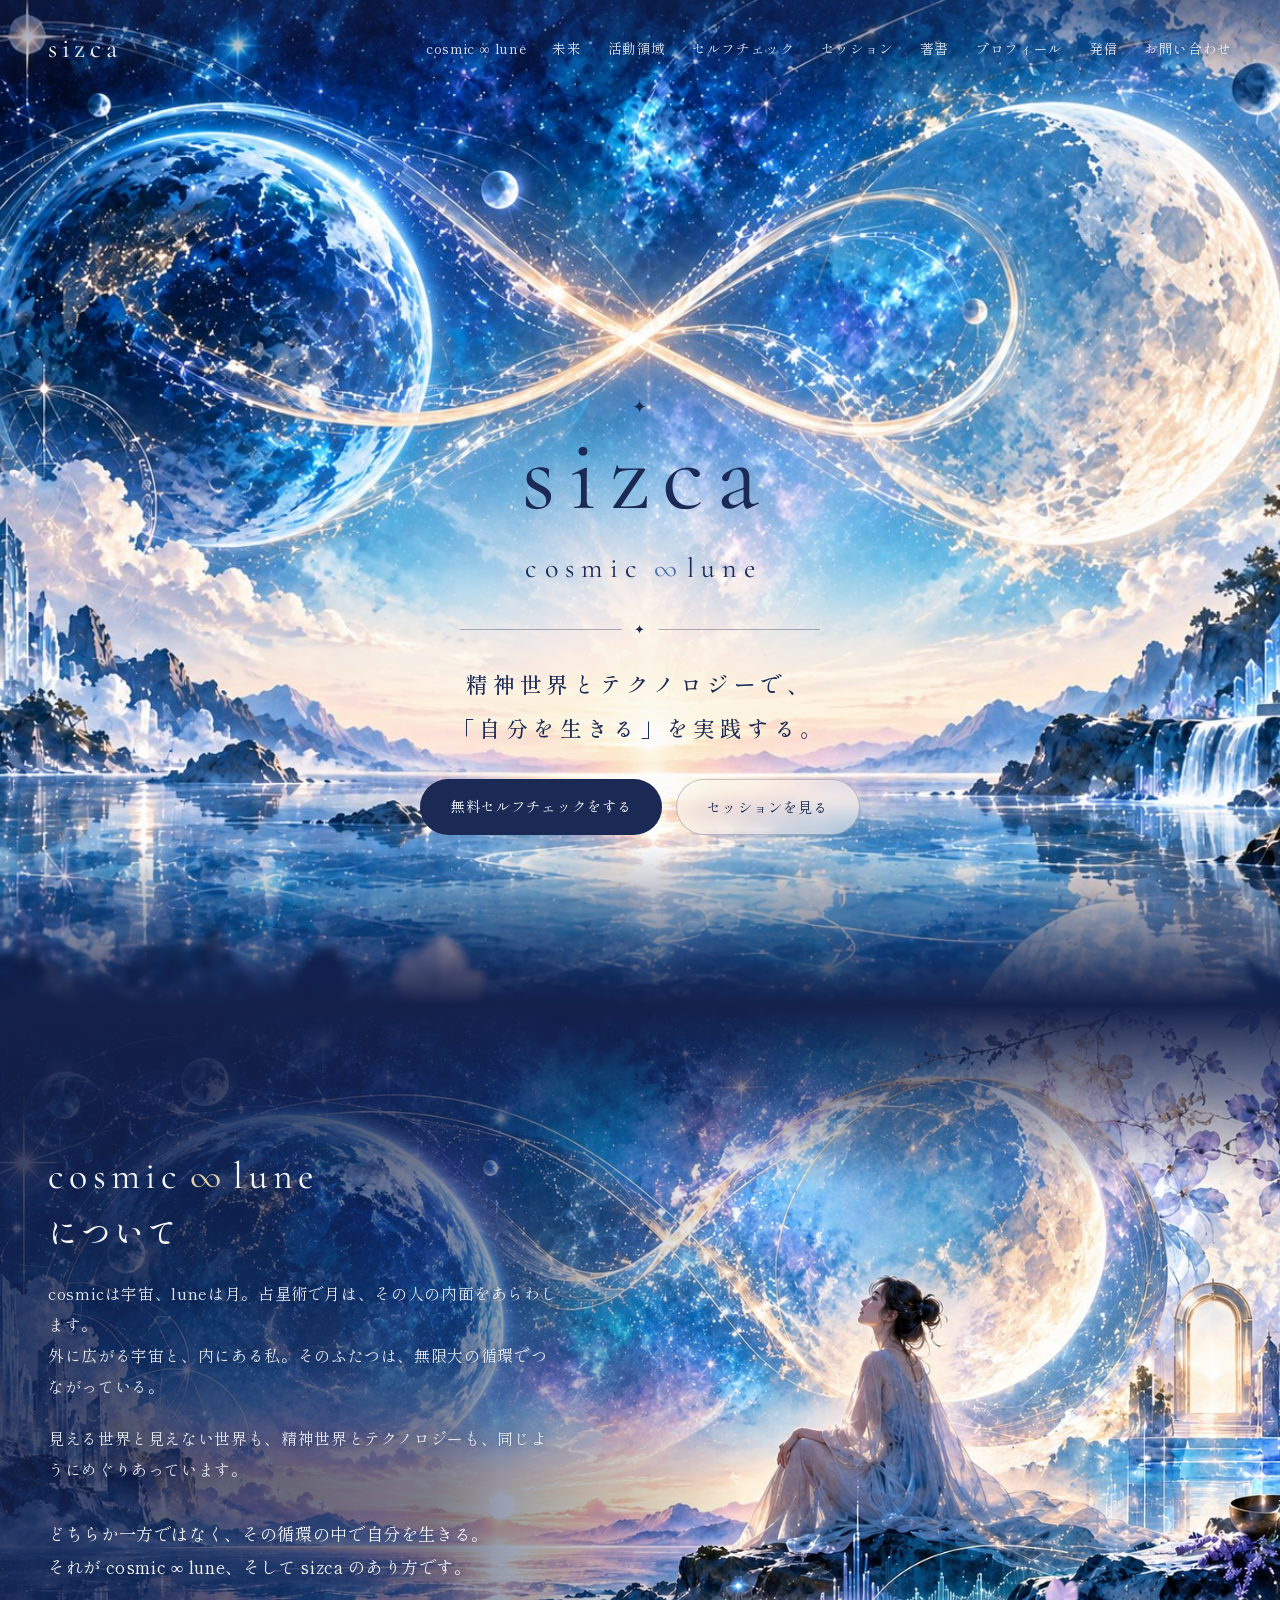
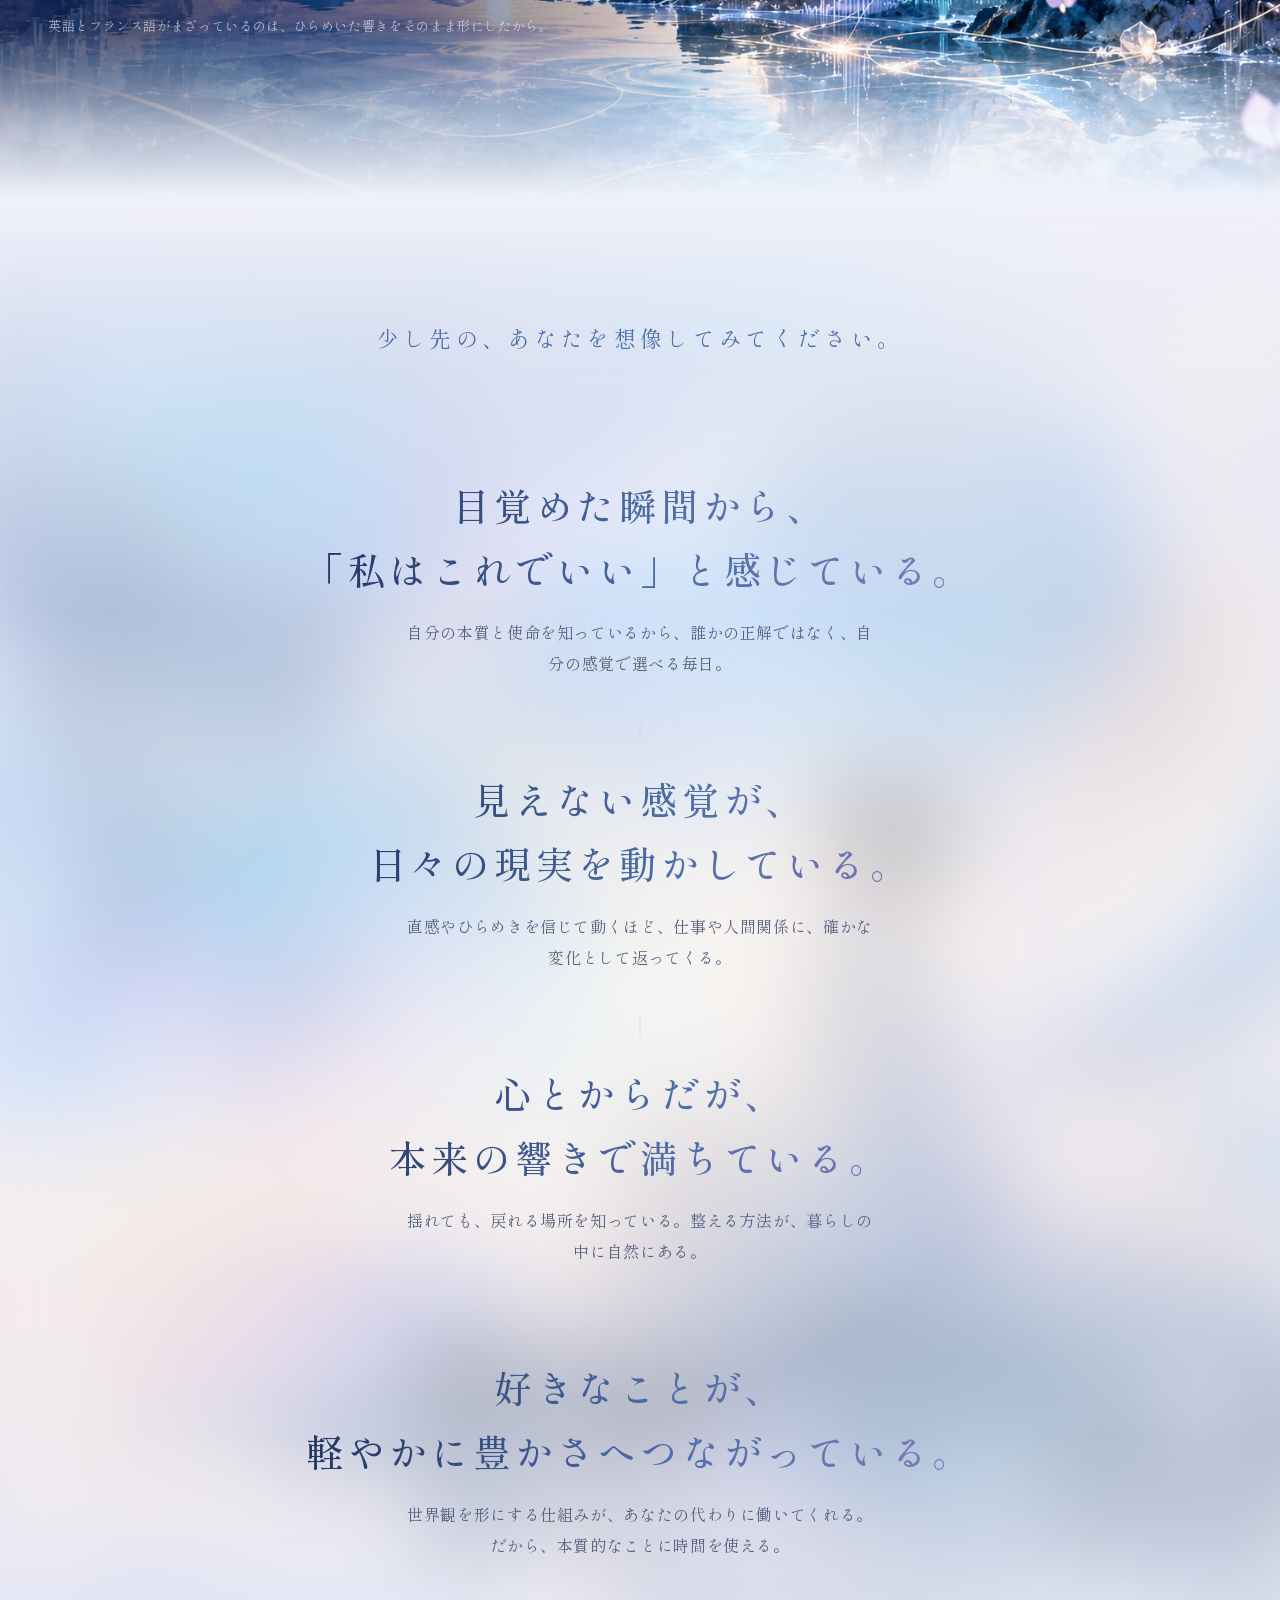
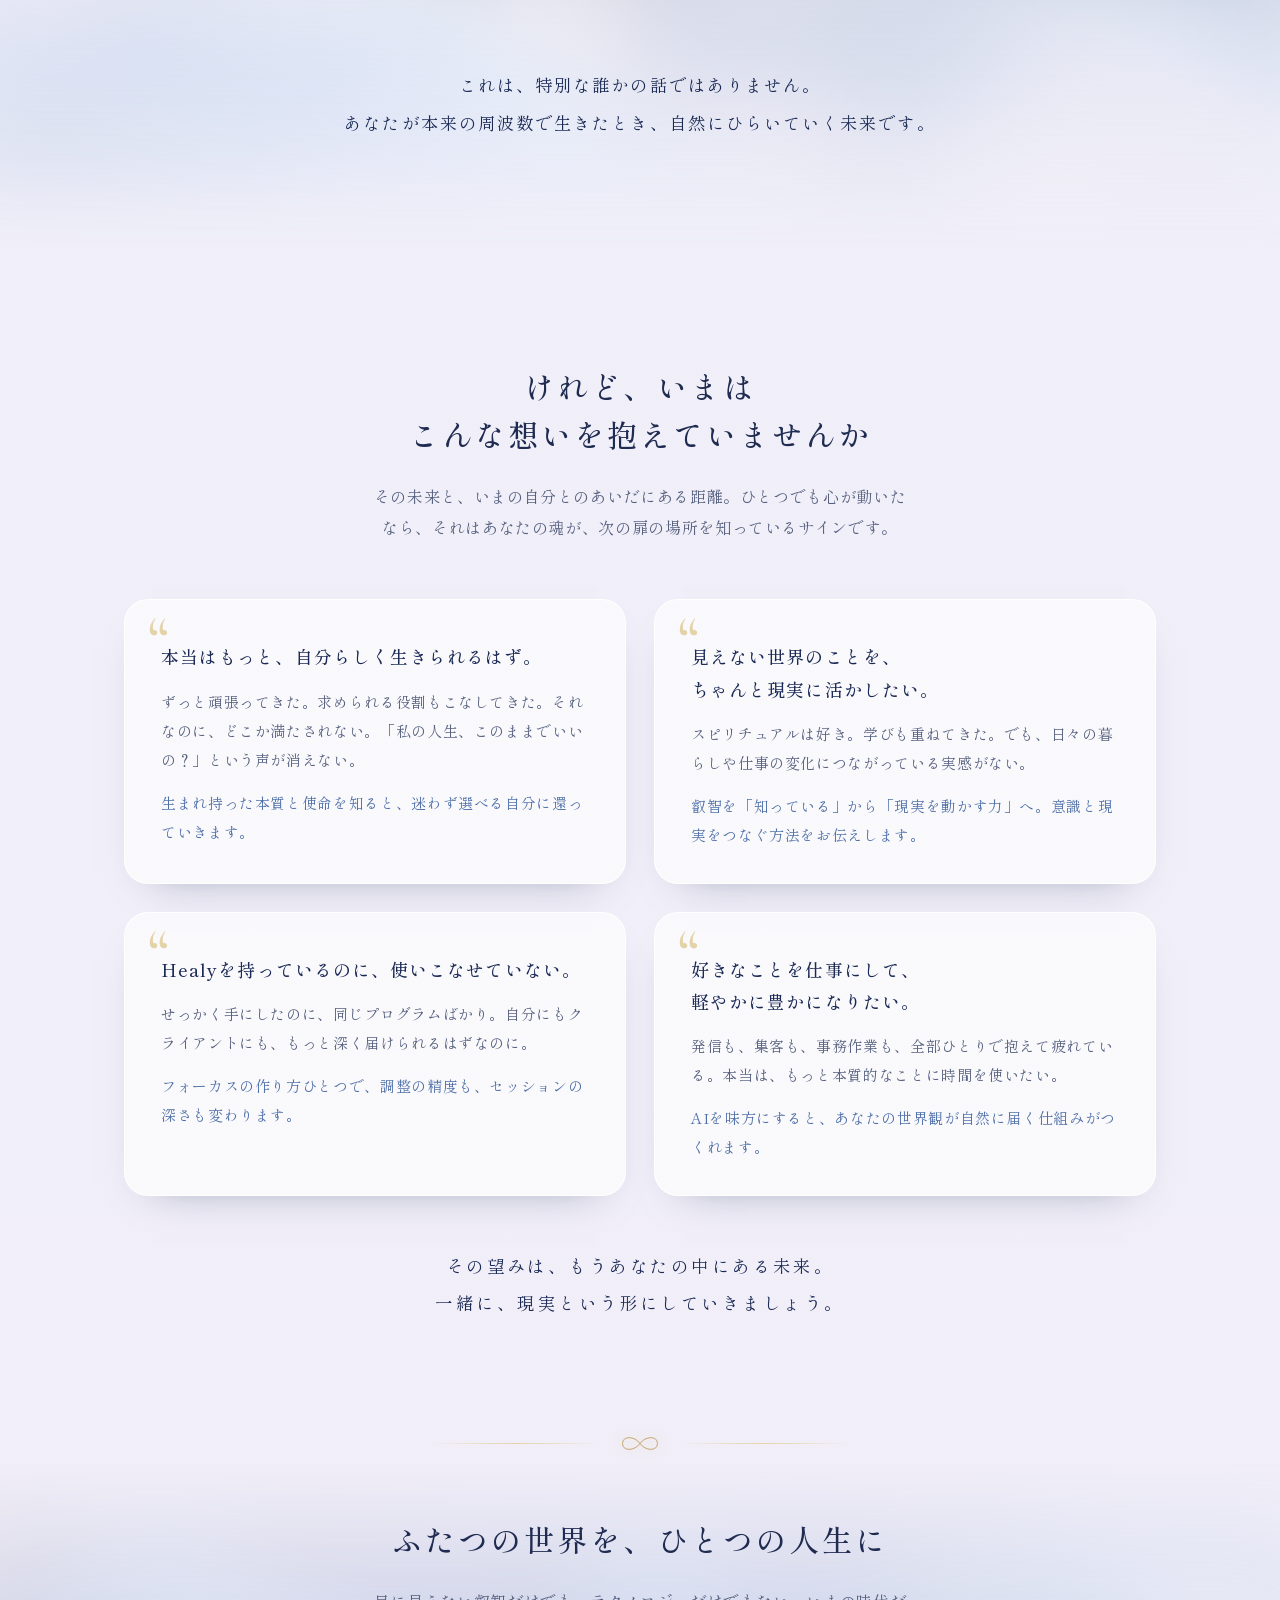
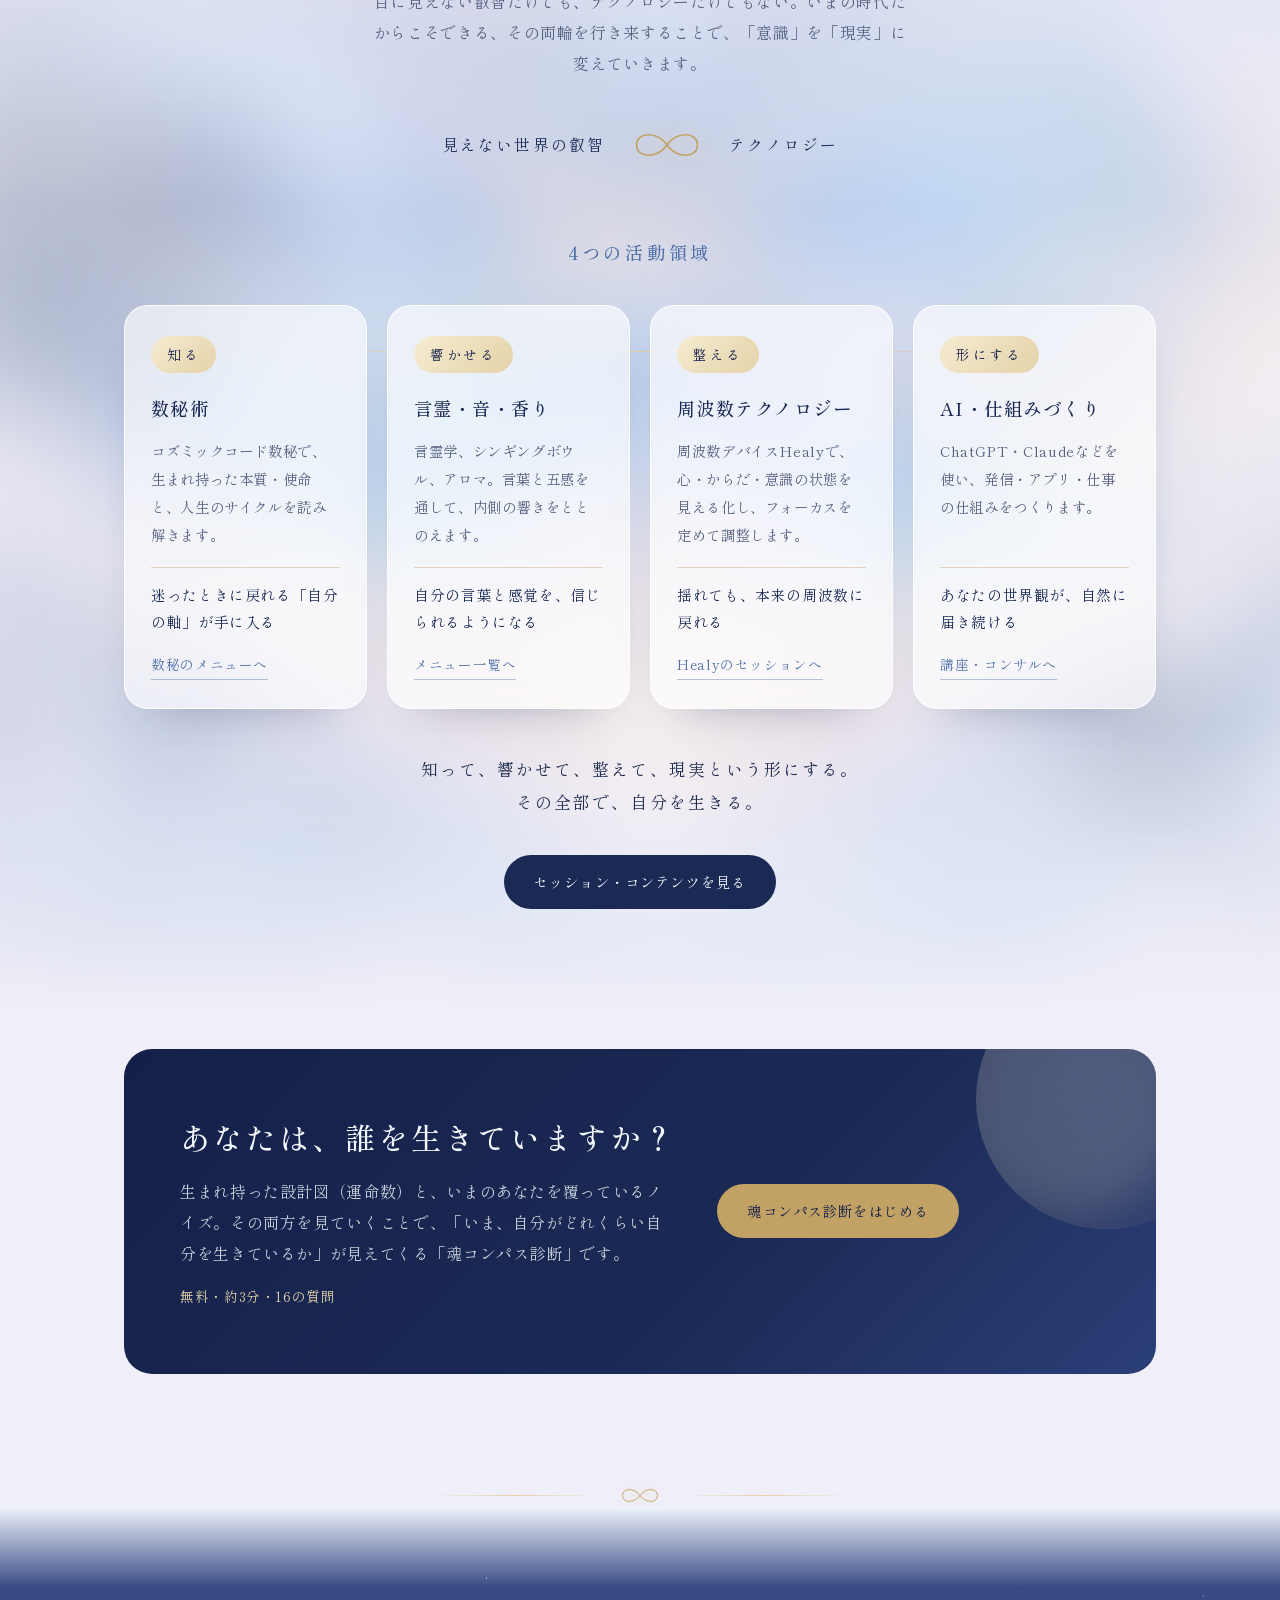
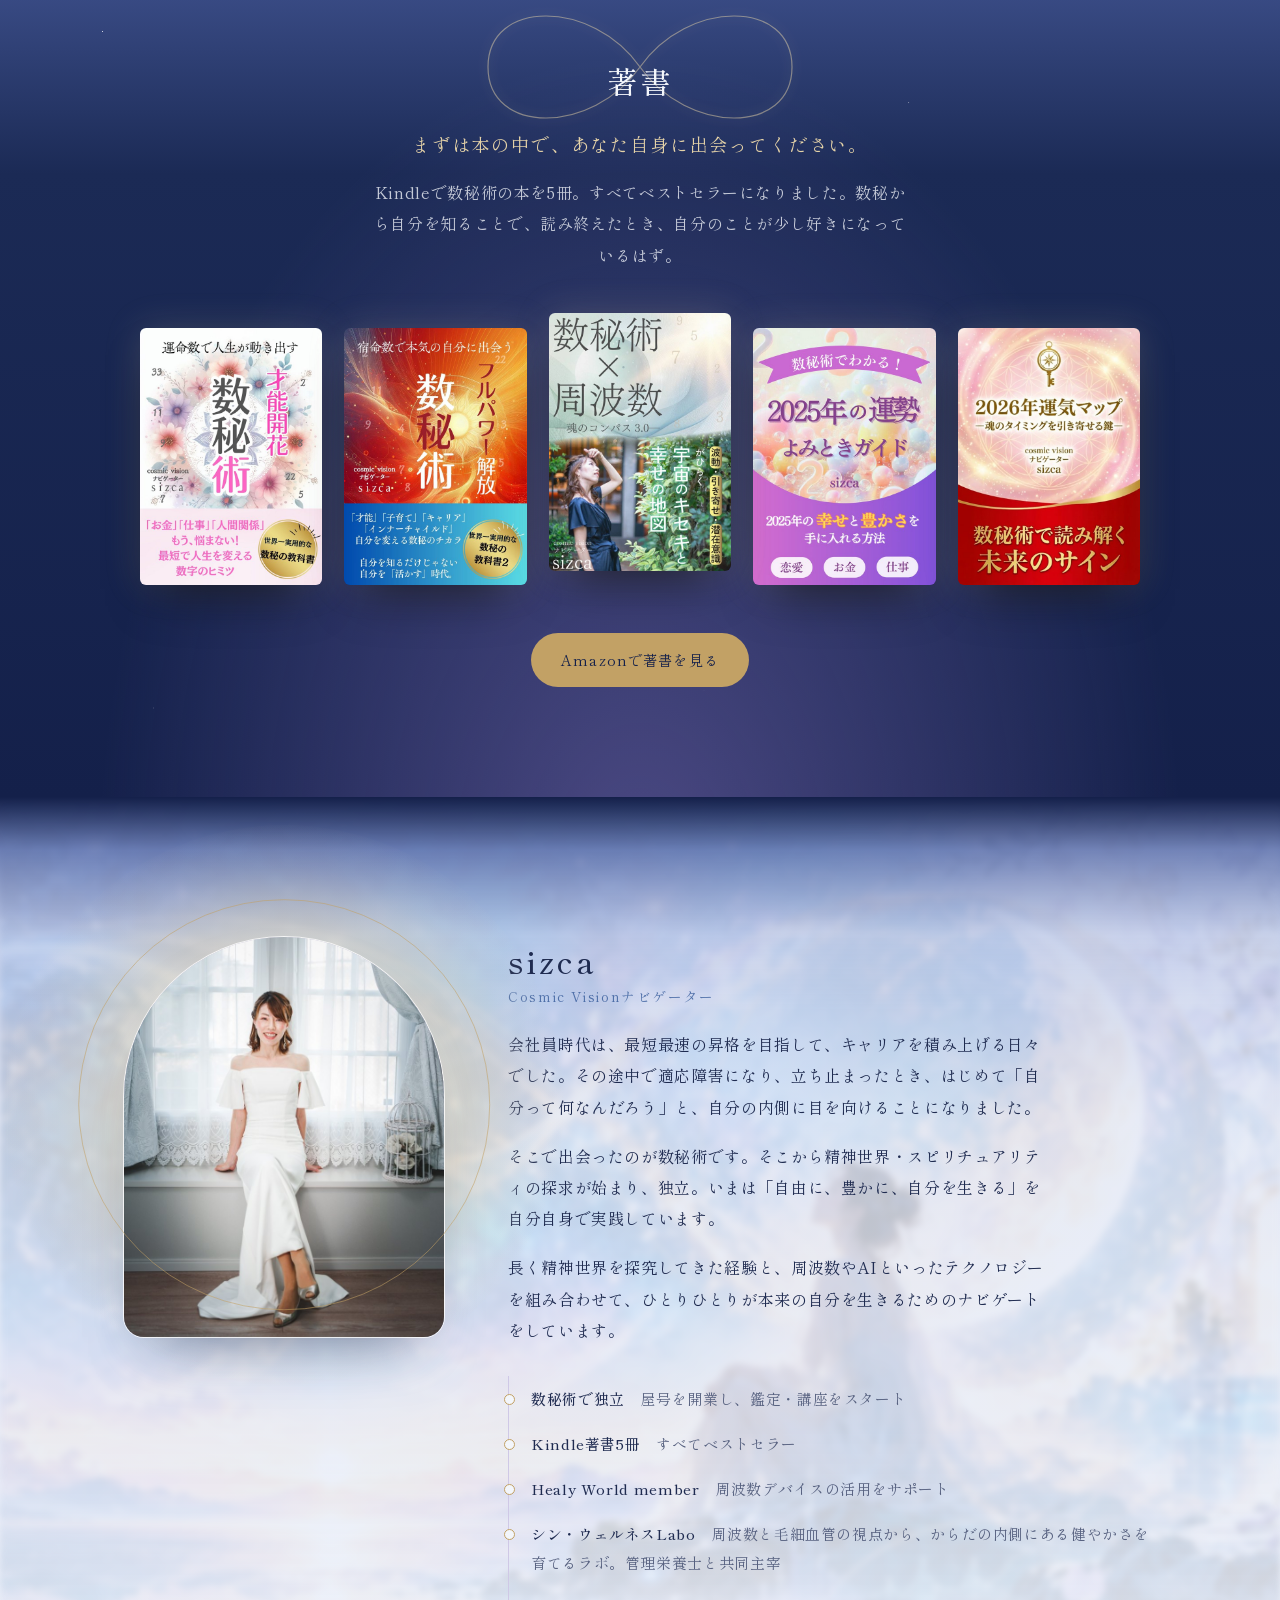
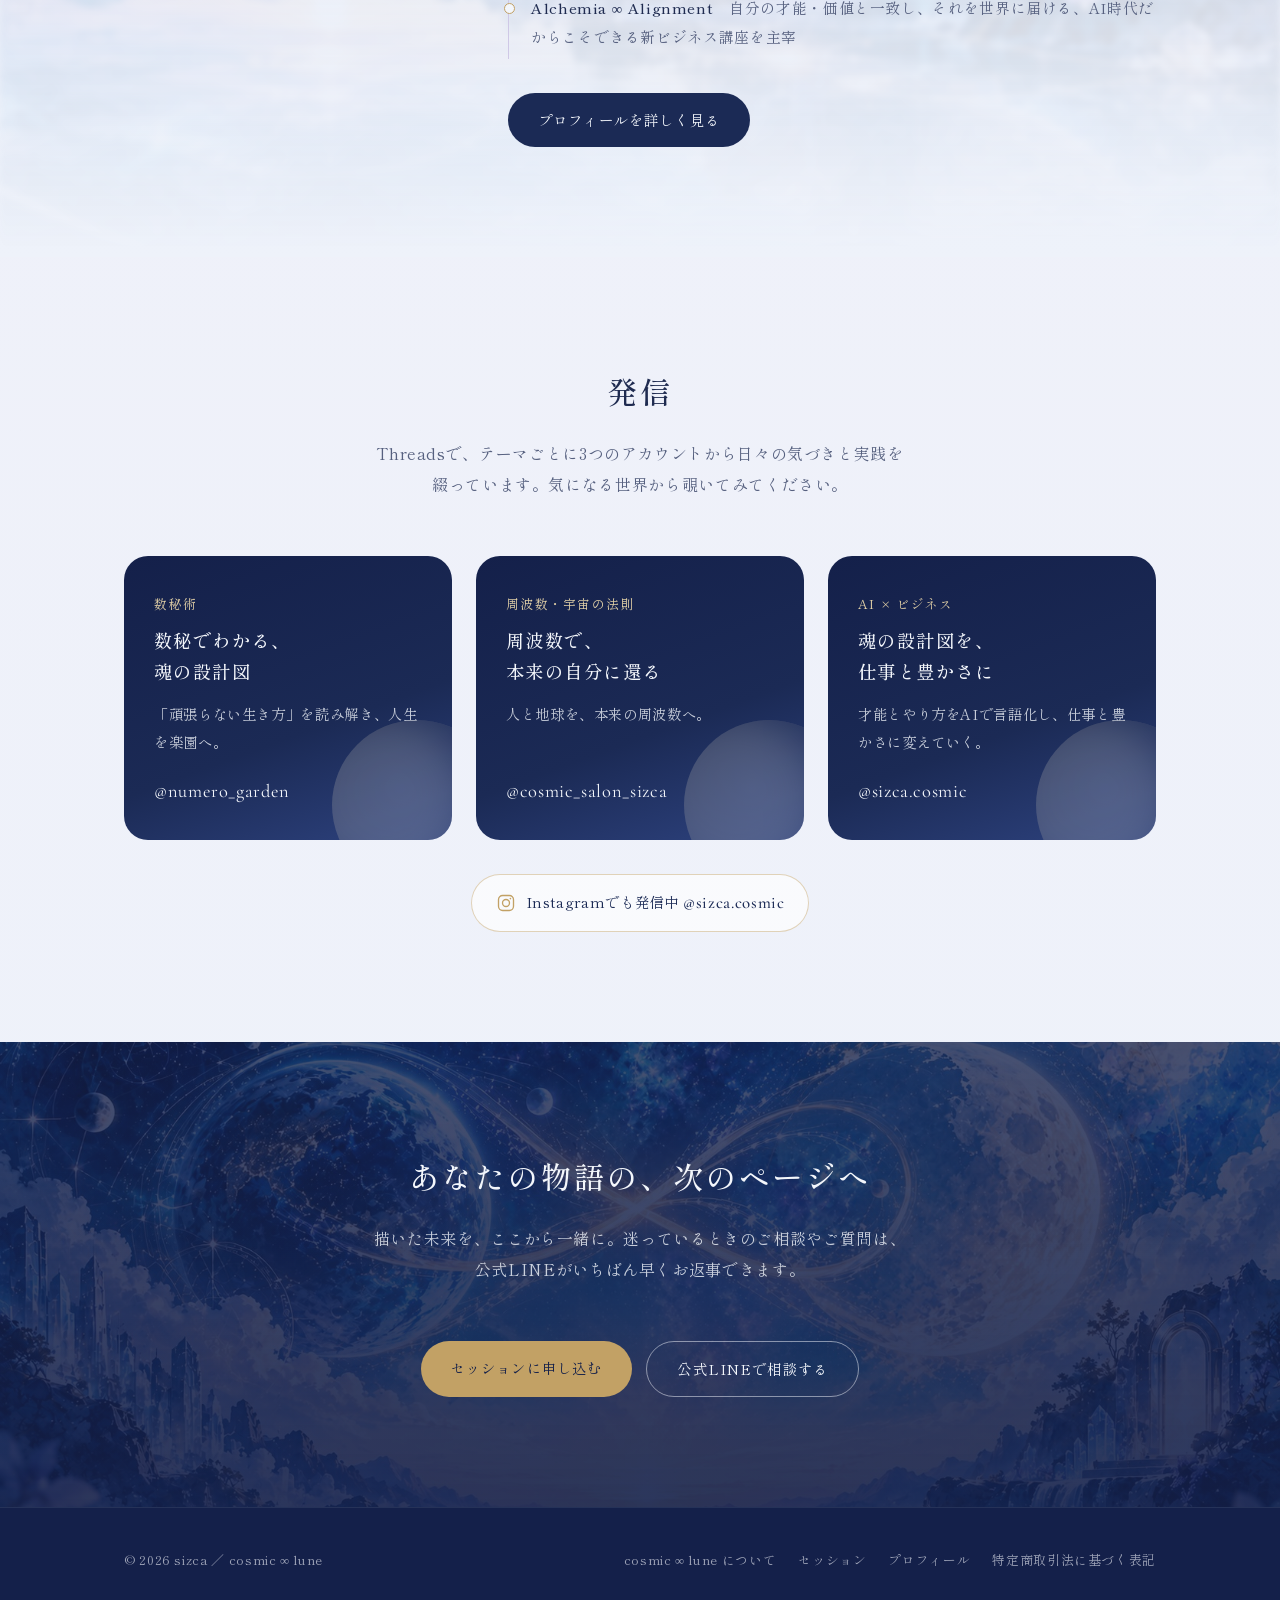
==== index.html @ 092086da "サイト内容を更新 Co-Authored-By: Claude Opus 5.5 <noreply@anthropic.com>" ====
<!DOCTYPE html>
<html lang="ja">
<head>
<meta charset="UTF-8">
<meta name="viewport" content="width=device-width, initial-scale=1.0">
<title>sizca｜cosmic ∞ lune</title>
<meta name="description" content="精神世界とテクノロジーで、「自分を生きる」を実践する。数秘術・言霊・音・香り、そして周波数とAI。">
<link rel="icon" href="favicon.svg" type="image/svg+xml">
<link rel="apple-touch-icon" href="apple-touch-icon.png">
<meta property="og:type" content="website">
<meta property="og:site_name" content="sizca｜cosmic ∞ lune">
<meta property="og:title" content="sizca｜cosmic ∞ lune">
<meta property="og:description" content="精神世界とテクノロジーで、「自分を生きる」を実践する。数秘術・周波数・AIで、あなたが本来の自分を生きるためのナビゲートをしています。">
<meta property="og:image" content="https://sizca-cosmic.vercel.app/images/ogp.jpg">
<meta property="og:url" content="https://sizca-cosmic.vercel.app/">
<meta name="twitter:card" content="summary_large_image">
<link rel="preconnect" href="https://fonts.googleapis.com">
<link rel="preconnect" href="https://fonts.gstatic.com" crossorigin>
<link href="https://fonts.googleapis.com/css2?family=Cormorant+Garamond:ital,wght@0,300;0,400;0,500;1,400&family=Shippori+Mincho:wght@400;500;600&display=swap" rel="stylesheet">
<link rel="stylesheet" href="style.css">
</head>
<body>

<header>
  <div class="bar">
    <a class="brand" href="#top">sizca</a>
    <nav id="nav">
      <button class="menu-btn" aria-expanded="false" aria-controls="nav-list" onclick="toggleNav(this)">メニュー</button>
      <ul id="nav-list">
        <li><a href="#origin">cosmic ∞ lune</a></li>
        <li><a href="#future">未来</a></li>
        <li><a href="#concept">活動領域</a></li>
        <li><a href="#check">セルフチェック</a></li>
                <li><a href="services.html">セッション</a></li>
        <li><a href="#books">著書</a></li>
        <li><a href="#profile">プロフィール</a></li>
        <li><a href="#journal">発信</a></li>
        <li><a href="#contact">お問い合わせ</a></li>
      </ul>
    </nav>
  </div>
</header>

<main id="top">

  <!-- HERO -->
  <div class="hero" role="img" aria-label="地球と月が∞の光でつながる風景">
    <div class="hero-text">
      <span class="star" aria-hidden="true">✦</span>
      <h1>
        <span class="name">sizca</span>
        <span class="house">cosmic<span class="inf">∞</span>lune</span>
      </h1>
      <div class="divider" aria-hidden="true">✦</div>
      <p class="catch">精神世界とテクノロジーで、<br>「自分を生きる」を実践する。</p>
      <div class="hero-cta">
        <a class="btn btn-deep" href="#check">無料セルフチェックをする</a>
        <a class="btn btn-glass" href="services.html">セッションを見る</a>
      </div>
    </div>
  </div>

  <!-- ORIGIN -->
  <section id="origin" class="origin">
    <div class="figure" role="img" aria-label="月を見上げる女性"></div>
    <div class="wrap">
      <div class="origin-text">
        <h2><span class="house">cosmic<span class="inf">∞</span>lune</span><br>について</h2>
                <p>cosmicは宇宙、luneは月。占星術で月は、その人の内面をあらわします。<br>外に広がる宇宙と、内にある私。そのふたつは、無限大の循環でつながっている。</p>
        <p>見える世界と見えない世界も、精神世界とテクノロジーも、同じようにめぐりあっています。</p>
        <p class="close">どちらか一方ではなく、その循環の中で自分を生きる。<br>それが cosmic ∞ lune、そして sizca のあり方です。</p>
        <p class="origin-note">英語とフランス語がまざっているのは、ひらめいた響きをそのまま形にしたから。</p>
      </div>
    </div>
  </section>

  <div class="dawn" aria-hidden="true"></div>

  <!-- FUTURE -->
  <section id="future" class="future">
    <div class="wrap">
      <p class="future-lead">少し先の、あなたを想像してみてください。</p>
      <ol class="scenes">
        <li class="scene">
          <h3>目覚めた瞬間から、<br>「私はこれでいい」と感じている。</h3>
          <p>自分の本質と使命を知っているから、誰かの正解ではなく、自分の感覚で選べる毎日。</p>
        </li>
        <li class="scene">
          <h3>見えない感覚が、<br>日々の現実を動かしている。</h3>
          <p>直感やひらめきを信じて動くほど、仕事や人間関係に、確かな変化として返ってくる。</p>
        </li>
        <li class="scene">
          <h3>心とからだが、<br>本来の響きで満ちている。</h3>
          <p>揺れても、戻れる場所を知っている。整える方法が、暮らしの中に自然にある。</p>
        </li>
        <li class="scene">
          <h3>好きなことが、<br>軽やかに豊かさへつながっている。</h3>
          <p>世界観を形にする仕組みが、あなたの代わりに働いてくれる。だから、本質的なことに時間を使える。</p>
        </li>
      </ol>
      <p class="future-close">これは、特別な誰かの話ではありません。<br>あなたが本来の周波数で生きたとき、自然にひらいていく未来です。</p>
    </div>
  </section>

  <!-- FOR YOU -->
  <section id="foryou">
    <div class="wrap">
      <div class="center">
        <h2>けれど、いまは<br>こんな想いを抱えていませんか</h2>
        <p class="sec-intro">その未来と、いまの自分とのあいだにある距離。ひとつでも心が動いたなら、それはあなたの魂が、次の扉の場所を知っているサインです。</p>
      </div>
      <div class="voices">
        <div class="voice">
          <h3>本当はもっと、自分らしく生きられるはず。</h3>
          <p>ずっと頑張ってきた。求められる役割もこなしてきた。それなのに、どこか満たされない。「私の人生、このままでいいの？」という声が消えない。</p>
          <p class="to">生まれ持った本質と使命を知ると、迷わず選べる自分に還っていきます。</p>
        </div>
        <div class="voice">
          <h3>見えない世界のことを、ちゃんと現実に活かしたい。</h3>
          <p>スピリチュアルは好き。学びも重ねてきた。でも、日々の暮らしや仕事の変化につながっている実感がない。</p>
          <p class="to">叡智を「知っている」から「現実を動かす力」へ。意識と現実をつなぐ方法をお伝えします。</p>
        </div>
        <div class="voice">
          <h3>Healyを持っているのに、使いこなせていない。</h3>
          <p>せっかく手にしたのに、同じプログラムばかり。自分にもクライアントにも、もっと深く届けられるはずなのに。</p>
          <p class="to">フォーカスの作り方ひとつで、調整の精度も、セッションの深さも変わります。</p>
        </div>
        <div class="voice">
          <h3>好きなことを仕事にして、軽やかに豊かになりたい。</h3>
          <p>発信も、集客も、事務作業も、全部ひとりで抱えて疲れている。本当は、もっと本質的なことに時間を使いたい。</p>
          <p class="to">AIを味方にすると、あなたの世界観が自然に届く仕組みがつくれます。</p>
        </div>
      </div>
      <p class="swipe-hint" aria-hidden="true">← 横にスワイプ →</p>
      <p class="voices-close">その望みは、もうあなたの中にある未来。<br>一緒に、現実という形にしていきましょう。</p>
    </div>
  </section>

  <div class="orn" aria-hidden="true"><svg viewBox="0 0 100 50"><path d="M50 25 C 38 8, 12 8, 12 25 C 12 42, 38 42, 50 25 C 62 8, 88 8, 88 25 C 88 42, 62 42, 50 25 Z"/></svg></div>

  <!-- AREAS -->
  <section id="concept">
    <div class="wrap">
      <div class="center">
        <h2>ふたつの世界を、ひとつの人生に</h2>
        <p class="sec-intro">目に見えない叡智だけでも、テクノロジーだけでもない。いまの時代だからこそできる、その両輪を行き来することで、「意識」を「現実」に変えていきます。</p>
      </div>
      <div class="bridge" aria-hidden="true">
        <span>見えない世界の叡智</span><svg viewBox="0 0 100 50"><path d="M50 25 C 38 8, 12 8, 12 25 C 12 42, 38 42, 50 25 C 62 8, 88 8, 88 25 C 88 42, 62 42, 50 25 Z"/></svg><span>テクノロジー</span>
      </div>
      <h3 class="areas-title">4つの活動領域</h3>
      <ol class="areas">
        <li class="area">
          <span class="verb">知る</span>
          <h4>数秘術</h4>
          <p>コズミックコード数秘で、生まれ持った本質・使命と、人生のサイクルを読み解きます。</p>
          <p class="gift">迷ったときに戻れる「自分の軸」が手に入る</p>
          <a class="area-link" href="services.html#mind">数秘のメニューへ</a>
        </li>
        <li class="area">
          <span class="verb">響かせる</span>
          <h4>言霊・音・香り</h4>
          <p>言霊学、シンギングボウル、アロマ。言葉と五感を通して、内側の響きをととのえます。</p>
          <p class="gift">自分の言葉と感覚を、信じられるようになる</p>
          <a class="area-link" href="services.html">メニュー一覧へ</a>
        </li>
        <li class="area">
          <span class="verb">整える</span>
          <h4>周波数テクノロジー</h4>
          <p>周波数デバイスHealyで、心・からだ・意識の状態を見える化し、フォーカスを定めて調整します。</p>
          <p class="gift">揺れても、本来の周波数に戻れる</p>
          <a class="area-link" href="services.html#spirit">Healyのセッションへ</a>
        </li>
        <li class="area">
          <span class="verb">形にする</span>
          <h4>AI・仕組みづくり</h4>
          <p>ChatGPT・Claudeなどを使い、発信・アプリ・仕事の仕組みをつくります。</p>
          <p class="gift">あなたの世界観が、自然に届き続ける</p>
          <a class="area-link" href="services.html#reality">講座・コンサルへ</a>
        </li>
      </ol>
      <p class="swipe-hint" aria-hidden="true">← 横にスワイプ →</p>
      <p class="worlds-note">知って、響かせて、整えて、現実という形にする。<br>その全部で、自分を生きる。</p>
      <div class="more"><a class="btn btn-deep" href="services.html">セッション・コンテンツを見る</a></div>
    </div>
  </section>

  <!-- SELF CHECK -->
  <section id="check" style="padding-top:30px">
    <div class="wrap">
      <div class="check">
        <div>
          <h2>あなたは、誰を生きていますか？</h2>
          <p>生まれ持った設計図（運命数）と、いまのあなたを覆っているノイズ。その両方を見ていくことで、「いま、自分がどれくらい自分を生きているか」が見えてくる「魂コンパス診断」です。</p>
          <p class="meta">無料・約3分・16の質問</p>
        </div>
        <a class="btn btn-gold" href="https://jibun-ikiteru-shindan.vercel.app/" target="_blank" rel="noopener">魂コンパス診断をはじめる</a>
      </div>
    </div>
  </section>

  <div class="orn" aria-hidden="true"><svg viewBox="0 0 100 50"><path d="M50 25 C 38 8, 12 8, 12 25 C 12 42, 38 42, 50 25 C 62 8, 88 8, 88 25 C 88 42, 62 42, 50 25 Z"/></svg></div>

  <!-- BOOKS -->
  <section id="books">
    <div class="wrap">
      <div class="center">
        <h2>著書</h2>
        <p class="big">まずは本の中で、あなた自身に出会ってください。</p>
        <p class="sec-intro">Kindleで数秘術の本を5冊。すべてベストセラーになりました。数秘から自分を知ることで、読み終えたとき、自分のことが少し好きになっているはず。</p>
      </div>
      <ul class="covers">
        <li><a href="https://amzn.to/4oQjbuK" target="_blank" rel="noopener"><img src="images/book1.jpg" alt="才能開花 数秘術 運命数で人生が動き出す" loading="lazy"></a></li>
        <li><a href="https://amzn.to/4oQjbuK" target="_blank" rel="noopener"><img src="images/book2.jpg" alt="フルパワー解放 数秘術 宿命数で本気の自分に出会う" loading="lazy"></a></li>
        <li><a href="https://amzn.to/4oQjbuK" target="_blank" rel="noopener"><img src="images/book4.jpg" alt="数秘術×周波数 魂のコンパス3.0" loading="lazy"></a></li>
        <li><a href="https://amzn.to/4oQjbuK" target="_blank" rel="noopener"><img src="images/book3.jpg" alt="数秘術でわかる！2025年の運勢よみときガイド" loading="lazy"></a></li>
        <li><a href="https://amzn.to/4oQjbuK" target="_blank" rel="noopener"><img src="images/book5.jpg" alt="2026年運気マップ 魂のタイミングを引き寄せる鍵" loading="lazy"></a></li>
      </ul>
      <div class="more"><a class="btn btn-deep" href="https://amzn.to/4oQjbuK" target="_blank" rel="noopener">Amazonで著書を見る</a></div>
    </div>
  </section>

  <!-- PROFILE -->
  <section id="profile">
    <div class="wrap profile">
      <div class="portrait-wrap"><div class="portrait"><img src="images/portrait.jpg" alt="sizca"></div></div>
      <div>
        <h2>sizca<span class="role">Cosmic Visionナビゲーター</span></h2>
        <p>会社員時代は、最短最速の昇格を目指して、キャリアを積み上げる日々でした。その途中で適応障害になり、立ち止まったとき、はじめて「自分って何なんだろう」と、自分の内側に目を向けることになりました。</p>
        <p>そこで出会ったのが数秘術です。そこから精神世界・スピリチュアリティの探求が始まり、独立。いまは「自由に、豊かに、自分を生きる」を自分自身で実践しています。</p>
        <p>長く精神世界を探究してきた経験と、周波数やAIといったテクノロジーを組み合わせて、ひとりひとりが本来の自分を生きるためのナビゲートをしています。</p>
        <ul class="timeline">
          <li><b>数秘術で独立</b>　屋号を開業し、鑑定・講座をスタート</li>
          <li><b>Kindle著書5冊</b>　すべてベストセラー</li>
          <li><b>Healy World member</b>　周波数デバイスの活用をサポート</li>
          <li><b>シン・ウェルネスLabo</b>　周波数と毛細血管の視点から、からだの内側にある健やかさを育てるラボ。管理栄養士と共同主宰</li>
          <li><b>Alchemia ∞ Alignment</b>　自分の才能・価値と一致し、それを世界に届ける、AI時代だからこそできる新ビジネス講座を主宰</li>
        </ul>
        <a class="btn btn-deep" href="profile.html">プロフィールを詳しく見る</a>
      </div>
    </div>
  </section>

  <!-- CHANNELS -->
  <section id="journal">
    <div class="wrap">
      <div class="center">
        <h2>発信</h2>
        <p class="sec-intro">Threadsで、テーマごとに3つのアカウントから日々の気づきと実践を綴っています。気になる世界から覗いてみてください。</p>
      </div>
      <div class="channels">
        <a class="channel" href="https://www.threads.com/@numero_garden" target="_blank" rel="noopener">
          <span class="theme">数秘術</span>
          <h3>数秘でわかる、<br>魂の設計図</h3>
          <p>「頑張らない生き方」を読み解き、人生を楽園へ。</p>
          <span class="handle">@numero_garden</span>
        </a>
        <a class="channel" href="https://www.threads.com/@cosmic_salon_sizca" target="_blank" rel="noopener">
          <span class="theme">周波数・宇宙の法則</span>
          <h3>周波数で、<br>本来の自分に還る</h3>
          <p>人と地球を、本来の周波数へ。</p>
          <span class="handle">@cosmic_salon_sizca</span>
        </a>
        <a class="channel" href="https://www.threads.com/@sizca.cosmic" target="_blank" rel="noopener">
          <span class="theme">AI × ビジネス</span>
          <h3>魂の設計図を、<br>仕事と豊かさに</h3>
          <p>才能とやり方をAIで言語化し、仕事と豊かさに変えていく。</p>
          <span class="handle">@sizca.cosmic</span>
        </a>
      </div>
      <p class="swipe-hint" aria-hidden="true">← 横にスワイプ →</p>
      <a class="insta" href="https://www.instagram.com/sizca.cosmic/" target="_blank" rel="noopener">
        <svg viewBox="0 0 24 24" aria-hidden="true"><rect x="3" y="3" width="18" height="18" rx="5"/><circle cx="12" cy="12" r="4.2"/><circle cx="17.3" cy="6.7" r="1"/></svg>
        <span>Instagramでも発信中 <b>@sizca.cosmic</b></span>
      </a>
    </div>
  </section>

  <!-- CONTACT -->
  <section id="contact" class="contact">
    <div class="wrap">
      <h2>あなたの物語の、次のページへ</h2>
      <p class="sec-intro" style="margin-left:auto;margin-right:auto">描いた未来を、ここから一緒に。迷っているときのご相談やご質問は、公式LINEがいちばん早くお返事できます。</p>
      <div class="cta-row">
        <a class="btn btn-gold" href="services.html">セッションに申し込む</a>
        <a class="btn btn-line" href="https://lin.ee/60XRj8W" target="_blank" rel="noopener">公式LINEで相談する</a>
      </div>
    </div>
  </section>

</main>

<footer>
  <div class="wrap">
    <span>© 2026 sizca ／ cosmic ∞ lune</span>
    <ul>
      <li><a href="#origin">cosmic ∞ lune について</a></li>
      <li><a href="services.html">セッション</a></li>
      <li><a href="#profile">プロフィール</a></li>
      <li><a href="law.html">特定商取引法に基づく表記</a></li>
    </ul>
  </div>
</footer>

<script>
  function toggleNav(btn){
    const nav=document.getElementById('nav');
    const open=nav.classList.toggle('open');
    btn.setAttribute('aria-expanded',open);
  }
  document.querySelectorAll('#nav-list a').forEach(a=>a.addEventListener('click',()=>{
    const nav=document.getElementById('nav');
    nav.classList.remove('open');
    nav.querySelector('.menu-btn').setAttribute('aria-expanded','false');
  }));
</script>
</body>
</html>
---- style.css ----
:root{
    --deep:#1B2A55;       /* 宇宙の藍 */
    --deep-2:#14204A;
    --sea:#4E6FA8;        /* 水面の青 */
    --sky:#F3F6FB;        /* 明け方の空 */
    --mist:#DCE3EF;
    --ink:#1F2B50;
    --ink-soft:#56607F;
    --gold:#C2A165;       /* ∞の光 */
    --gold-soft:#E4D2A8;
    --lavender:#CFC8E6;
    --measure:34em;
  }
  *{box-sizing:border-box;margin:0;padding:0}
  html{scroll-behavior:smooth}
  body{
    font-family:"Shippori Mincho",serif;
    color:var(--ink);background:var(--sky);
    line-height:1.95;font-size:16px;letter-spacing:.04em;
    -webkit-font-smoothing:antialiased;
  }
  a{color:inherit}
  img{max-width:100%;display:block}
  .latin{font-family:"Cormorant Garamond",serif;font-style:italic;letter-spacing:.02em}
  .wrap{max-width:1080px;margin:0 auto;padding:0 24px}
  :focus-visible{outline:2px solid var(--gold);outline-offset:3px}

  /* ---------- header ---------- */
  header{position:absolute;inset:0 0 auto 0;z-index:10;color:var(--sky);background:linear-gradient(180deg,rgba(20,32,74,.55),rgba(20,32,74,0))}
  .bar{display:flex;align-items:center;justify-content:space-between;padding:22px 28px;max-width:1240px;margin:0 auto}
  .brand{font-family:"Cormorant Garamond",serif;font-size:1.7rem;font-weight:400;text-decoration:none;letter-spacing:.18em}
  nav ul{display:flex;gap:26px;list-style:none;font-size:.86rem}
  nav a{text-decoration:none;opacity:.9;text-shadow:0 1px 8px rgba(20,32,74,.45)}
  nav a:hover{opacity:1;color:var(--gold-soft)}
  .menu-btn{display:none;background:rgba(20,32,74,.35);border:1px solid rgba(243,246,251,.5);color:var(--sky);font-family:inherit;font-size:.85rem;padding:6px 16px;border-radius:999px;cursor:pointer;backdrop-filter:blur(4px)}

  /* ---------- hero ---------- */
  .hero{
    position:relative;min-height:100svh;overflow:hidden;
    display:flex;align-items:flex-end;justify-content:center;
    background:var(--deep) url("images/hero.jpg") center 38%/cover no-repeat;
  }
  .hero::before{ /* 文字の下だけ光をやわらかく */
    content:"";position:absolute;left:50%;top:60%;transform:translate(-50%,-50%);
    width:min(760px,110vw);height:420px;
    background:radial-gradient(ellipse at center, rgba(250,248,242,.62) 0%, rgba(250,248,242,.28) 45%, transparent 72%);
    pointer-events:none;
  }
  .hero-text{
    position:relative;text-align:center;color:var(--deep);
    padding:0 20px;margin-bottom:max(9vh,64px);margin-top:44vh;
  }
  .hero-text .star{display:block;font-size:1.15rem;line-height:1;margin-bottom:10px;color:var(--deep)}
  .hero-text h1{margin:0}
  .hero-text .name{
    display:block;font-family:"Cormorant Garamond",serif;font-weight:400;
    font-size:clamp(3.6rem,10vw,6.4rem);letter-spacing:.12em;line-height:1;
    padding-left:.12em; /* 字間で右に寄る分を補正 */
  }
  .hero-text .house{
    display:block;font-family:"Cormorant Garamond",serif;font-weight:400;
    font-size:clamp(1.25rem,2.6vw,1.75rem);letter-spacing:.26em;margin-top:14px;padding-left:.26em;
  }
  .hero-text .house .inf{letter-spacing:0;margin:0 .35em;color:var(--sea)}
  .divider{display:flex;align-items:center;justify-content:center;gap:12px;margin:22px auto 20px;width:min(360px,80vw);color:var(--deep);font-size:.8rem}
  .divider::before,.divider::after{content:"";flex:1;height:1px;background:rgba(27,42,85,.35)}
  .hero-text .catch{font-size:clamp(1.02rem,2.1vw,1.35rem);letter-spacing:.22em;line-height:2;font-weight:500}
  .hero-cta{display:flex;gap:14px;justify-content:center;flex-wrap:wrap;margin-top:30px}
  .btn{
    display:inline-block;text-decoration:none;
    padding:13px 30px;border-radius:999px;font-size:.9rem;letter-spacing:.08em;
    transition:background .25s,color .25s,border-color .25s;
  }
  .btn-deep{background:var(--deep);color:var(--sky)}
  .btn-deep:hover{background:var(--sea)}
  .btn-glass{background:rgba(250,248,242,.55);color:var(--deep);border:1px solid rgba(27,42,85,.25);backdrop-filter:blur(6px)}
  .btn-glass:hover{background:rgba(250,248,242,.8)}
  .btn-gold{background:var(--gold);color:var(--deep-2)}
  .btn-gold:hover{background:var(--gold-soft)}
  .btn-line{border:1px solid rgba(243,246,251,.5);color:var(--sky)}
  .btn-line:hover{border-color:var(--gold-soft);color:var(--gold-soft)}

  /* ---------- sections ---------- */
  section{padding:110px 0}
  h2{font-weight:500;font-size:clamp(1.45rem,2.6vw,1.9rem);letter-spacing:.1em;line-height:1.6;margin-bottom:22px}
  .sec-intro{max-width:var(--measure);color:var(--ink-soft);margin-bottom:56px}
  .center{text-align:center}
  .center .sec-intro{margin-left:auto;margin-right:auto}

  /* ---------- origin (image 2) ---------- */
  .origin{
    position:relative;padding:0;min-height:88vh;display:flex;align-items:center;
    background:var(--deep) url("images/origin.jpg") center/cover no-repeat;
    color:var(--sky);
  }
  .origin::before{
    content:"";position:absolute;inset:0;
    background:linear-gradient(90deg, rgba(20,32,74,.82) 0%, rgba(20,32,74,.55) 34%, rgba(20,32,74,0) 58%);
  }
  .origin .wrap{position:relative;width:100%;max-width:1240px;padding:110px 28px}
  .origin-text{max-width:32em}
  .origin h2 .house{font-family:"Cormorant Garamond",serif;font-weight:400;font-size:1.25em;letter-spacing:.14em}
  .origin h2 .inf{color:var(--gold-soft);margin:0 .2em}
  .origin p{margin-bottom:1.3em;color:rgba(243,246,251,.92);text-shadow:0 1px 10px rgba(20,32,74,.5)}
  .origin p.lead{font-size:1.05rem;color:var(--gold-soft)}
  .origin p.close{margin-top:1.8em;font-size:1.08rem;color:var(--sky)}

  /* ---------- two worlds ---------- */
  .worlds{display:grid;grid-template-columns:1fr auto 1fr;align-items:stretch;border-top:1px solid var(--mist);border-bottom:1px solid var(--mist)}
  .world{padding:48px 36px}
  .world h3{font-weight:500;font-size:1.2rem;letter-spacing:.12em;margin-bottom:6px}
  .world .latin{display:block;color:var(--gold);font-size:1.05rem;margin-bottom:26px}
  .world ul{list-style:none}
  .world li{display:flex;justify-content:space-between;gap:16px;padding:14px 0;border-bottom:1px dotted var(--mist)}
  .world li:last-child{border-bottom:none}
  .world li b{font-weight:500}
  .world li small{color:var(--ink-soft);font-size:.82rem;white-space:nowrap}
  .infinity{display:flex;align-items:center;justify-content:center;padding:0 10px;border-left:1px solid var(--mist);border-right:1px solid var(--mist)}
  .infinity svg{width:88px;height:auto}
  .infinity path{fill:none;stroke:var(--gold);stroke-width:1.4}
  .worlds-note{text-align:center;color:var(--ink-soft);margin-top:36px;font-size:.95rem}

  /* ---------- self check ---------- */
  .check{
    background:linear-gradient(135deg,var(--deep-2),var(--deep) 60%,#2B3F78);
    color:var(--sky);border-radius:28px;padding:64px 56px;
    display:grid;grid-template-columns:1.3fr 1fr;gap:40px;align-items:center;position:relative;overflow:hidden;
  }
  .check::after{
    content:"";position:absolute;right:-80px;top:-80px;width:260px;height:260px;border-radius:50%;
    background:radial-gradient(circle at 40% 40%, #FBF6EA, #D9C9A2);
    box-shadow:inset -40px -10px 50px rgba(20,32,74,.75);opacity:.22;
  }
  .check h2{margin-bottom:14px}
  .check p{color:rgba(243,246,251,.82)}
  .check .meta{margin-top:14px;font-size:.85rem;color:var(--gold-soft)}
  .check .btn{position:relative;z-index:1;justify-self:start}

  /* ---------- for you ---------- */
  .foryou{display:grid;grid-template-columns:1fr 1fr;column-gap:56px}
  .foryou div{padding:26px 0;border-top:1px solid var(--mist)}
  .foryou h3{font-weight:500;font-size:1.05rem;letter-spacing:.08em;margin-bottom:6px}
  .foryou p{color:var(--ink-soft);font-size:.93rem}

  /* ---------- sessions ---------- */
  .tint{background:#E8EDF6}
  .menu{max-width:880px;margin:0 auto}
  .menu-item{display:grid;grid-template-columns:1fr auto;gap:8px 40px;padding:30px 0;border-bottom:1px solid var(--lavender)}
  .menu-item:first-child{border-top:1px solid var(--lavender)}
  .menu-item h3{font-weight:500;font-size:1.15rem;letter-spacing:.08em}
  .menu-item .price{font-family:"Cormorant Garamond",serif;font-size:1.25rem;white-space:nowrap}
  .menu-item p{grid-column:1/-1;color:var(--ink-soft);font-size:.93rem;max-width:var(--measure)}
  .menu-item .for{grid-column:1/-1;font-size:.8rem;color:var(--sea)}
  .more{text-align:center;margin-top:48px}

  /* ---------- books ---------- */
  .books{display:grid;grid-template-columns:1fr 1.2fr;gap:64px;align-items:center}
  .shelf{display:flex;align-items:flex-end;gap:10px;height:260px;padding-bottom:10px;border-bottom:2px solid var(--ink)}
  .spine{flex:1;border-radius:3px 3px 0 0;display:flex;align-items:center;justify-content:center;writing-mode:vertical-rl;font-size:.78rem;letter-spacing:.2em;color:var(--sky);padding:14px 0}
  .spine:nth-child(1){height:88%;background:var(--deep)}
  .spine:nth-child(2){height:96%;background:var(--sea)}
  .spine:nth-child(3){height:82%;background:#7C74A8}
  .spine:nth-child(4){height:92%;background:var(--gold);color:var(--deep-2)}
  .spine:nth-child(5){height:86%;background:#35508A}
  .spine.next{height:74%;background:transparent;border:1px dashed var(--sea);color:var(--sea)}
  .books p{color:var(--ink-soft);margin-bottom:18px;max-width:var(--measure)}
  .books .big{font-size:1.1rem;color:var(--ink);letter-spacing:.08em}

  /* ---------- profile ---------- */
  .profile{display:grid;grid-template-columns:320px 1fr;gap:64px;align-items:start}
  .portrait{aspect-ratio:4/5;border-radius:160px 160px 20px 20px;background:linear-gradient(180deg,var(--lavender),var(--mist));display:flex;align-items:center;justify-content:center;color:var(--sea);font-size:.85rem}
  .profile h2 .role{display:block;font-size:.85rem;letter-spacing:.12em;color:var(--sea);font-weight:400}
  .profile p{max-width:var(--measure);margin-bottom:18px}
  .timeline{list-style:none;margin:30px 0 34px;border-left:1px solid var(--lavender);padding-left:22px}
  .timeline li{position:relative;padding:8px 0;font-size:.93rem;color:var(--ink-soft)}
  .timeline li::before{content:"";position:absolute;left:-27px;top:18px;width:9px;height:9px;border-radius:50%;background:var(--sky);border:1px solid var(--gold)}
  .timeline li b{color:var(--ink);font-weight:500}

  /* ---------- journal ---------- */
  .journal{display:grid;grid-template-columns:repeat(3,1fr);gap:40px}
  .post a{text-decoration:none;display:block}
  .post .thumb{aspect-ratio:3/2;border-radius:14px;margin-bottom:16px;background:var(--mist)}
  .post:nth-child(1) .thumb{background:linear-gradient(135deg,var(--deep),var(--sea))}
  .post:nth-child(2) .thumb{background:linear-gradient(135deg,var(--lavender),var(--mist))}
  .post:nth-child(3) .thumb{background:linear-gradient(135deg,var(--gold-soft),var(--mist))}
  .post .tag{font-size:.78rem;color:var(--gold)}
  .post h3{font-weight:500;font-size:1rem;line-height:1.75;margin-top:4px}
  .post a:hover h3{color:var(--sea)}

  /* ---------- contact / footer ---------- */
  .contact{background:linear-gradient(180deg,var(--deep),var(--deep-2));color:var(--sky);text-align:center}
  .contact .sec-intro{color:rgba(243,246,251,.8)}
  .cta-row{display:flex;gap:14px;flex-wrap:wrap;justify-content:center}
  footer{background:var(--deep-2);color:rgba(243,246,251,.62);font-size:.8rem;padding:40px 0;border-top:1px solid rgba(243,246,251,.08)}
  footer .wrap{display:flex;justify-content:space-between;gap:20px;flex-wrap:wrap}
  footer ul{list-style:none;display:flex;gap:22px;flex-wrap:wrap}
  footer a{text-decoration:none}
  footer a:hover{color:var(--gold-soft)}

  /* ---------- responsive ---------- */
  @media (max-width:880px){
    nav ul{display:none}
    .menu-btn{display:block}
    nav.open ul{display:flex;flex-direction:column;gap:18px;position:absolute;top:70px;right:16px;left:16px;background:var(--deep-2);padding:24px;border-radius:18px;font-size:1rem}
    .hero{background-position:50% 30%}
    .hero-text{margin-top:52vh}
    .origin{display:block;min-height:0;background:var(--deep)}
    .origin::before{display:none}
    .origin .figure{display:block;aspect-ratio:4/3;background:url("images/origin.jpg") 72% center/cover no-repeat}
    .origin .wrap{padding:56px 20px 80px}
    .origin p br{display:none}
    .worlds{grid-template-columns:1fr}
    .infinity{border:none;border-top:1px solid var(--mist);border-bottom:1px solid var(--mist);padding:18px 0}
    .world{padding:36px 4px}
    .check{grid-template-columns:1fr;padding:48px 28px}
    .foryou{grid-template-columns:1fr}
    .books,.profile{grid-template-columns:1fr;gap:40px}
    .portrait{max-width:260px}
    .journal{grid-template-columns:1fr}
    section{padding:80px 0}
  }
  @media (min-width:881px){ .origin .figure{display:none} }
  @media (max-width:480px){
    .wrap,.bar{padding-left:16px;padding-right:16px}
    .menu-item{grid-template-columns:1fr}
    .hero-text .catch{letter-spacing:.14em}
  }

  /* ===== v3: つながりと奥行き ===== */
  body{
    background:
      radial-gradient(1.2px 1.2px at 20px 30px, rgba(78,111,168,.28), transparent 60%),
      radial-gradient(1px 1px at 140px 90px, rgba(194,161,101,.35), transparent 60%),
      radial-gradient(1px 1px at 80px 160px, rgba(78,111,168,.22), transparent 60%),
      linear-gradient(180deg,#EEF2FA 0%,#F1EEF8 50%,#EEF2FA 100%);
    background-size:200px 200px,200px 200px,200px 200px,100% 100%;
  }
  /* 1枚目→2枚目：水面から夜空へ溶かす */
  .hero::after{
    content:"";position:absolute;left:0;right:0;bottom:0;height:160px;
    background:linear-gradient(180deg,rgba(20,32,74,0) 0%,rgba(20,32,74,.55) 60%,var(--deep-2) 100%);
    pointer-events:none;
  }
  .hero-text{margin-bottom:170px}
  .origin::after{
    content:"";position:absolute;left:0;right:0;top:0;height:180px;
    background:linear-gradient(180deg,var(--deep-2) 0%,rgba(20,32,74,.55) 45%,rgba(20,32,74,0) 100%);
    pointer-events:none;
  }
  .origin .wrap{z-index:1}
  /* 2枚目→本文：夜空から明け方の空へ */
  .dawn{position:relative;z-index:2;height:170px;margin-top:-170px;background:linear-gradient(180deg,rgba(238,242,250,0) 0%,rgba(238,242,250,.7) 60%,#EEF2FA 100%);pointer-events:none}
  @media (max-width:880px){.dawn{display:none}}

  /* ∞の飾り罫 */
  .orn{display:flex;align-items:center;justify-content:center;gap:16px;color:var(--gold);margin:0 auto;width:min(420px,80vw)}
  .orn::before,.orn::after{content:"";flex:1;height:1px;background:linear-gradient(90deg,transparent,var(--gold-soft),transparent)}
  .orn svg{width:46px;height:auto;filter:drop-shadow(0 0 6px rgba(228,210,168,.9))}
  .orn path{fill:none;stroke:var(--gold);stroke-width:2}

  /* コンセプト：画像の空気を背景に、ガラスのパネル */
  #concept{position:relative;overflow:hidden;padding-top:60px}
  #concept::before{
    content:"";position:absolute;inset:0 -60px;
    background:url("images/hero.jpg") center/cover;filter:blur(50px) saturate(1.1);opacity:.28;
    -webkit-mask-image:linear-gradient(180deg,transparent 0%,#000 30%,#000 75%,transparent 100%);mask-image:linear-gradient(180deg,transparent 0%,#000 30%,#000 75%,transparent 100%);
  }
  #concept .wrap{position:relative}
  .worlds{border:none;gap:0;align-items:center}
  .world{
    background:rgba(255,255,255,.58);border:1px solid rgba(255,255,255,.85);
    border-radius:26px;backdrop-filter:blur(10px);-webkit-backdrop-filter:blur(10px);
    box-shadow:0 20px 50px -30px rgba(27,42,85,.45);
  }
  .world li{border-bottom-color:rgba(78,111,168,.2)}
  .infinity{border:none;padding:0 18px}
  .infinity svg{width:96px;filter:drop-shadow(0 0 8px rgba(228,210,168,.95))}
  .infinity path{stroke-width:2}
  .worlds-note{color:var(--ink);font-size:1.05rem;letter-spacing:.12em;margin-top:44px}

  /* こんな方に：内なる声 */
  .voices{display:grid;grid-template-columns:1fr 1fr;gap:28px}
  .voice{
    position:relative;padding:40px 36px 34px;border-radius:24px;
    background:rgba(255,255,255,.62);border:1px solid rgba(255,255,255,.9);
    box-shadow:0 18px 40px -30px rgba(27,42,85,.5);
  }
  .voice::before{content:"“";position:absolute;top:6px;left:22px;font-family:"Cormorant Garamond",serif;font-size:4.2rem;line-height:1;color:var(--gold-soft)}
  .voice h3{font-weight:500;font-size:1.12rem;line-height:1.8;letter-spacing:.06em;margin-bottom:14px;color:var(--deep)}
  .voice p{color:var(--ink-soft);font-size:.93rem}
  .voice p.to{margin-top:14px;color:var(--sea);font-size:.93rem}
  .voices-close{text-align:center;margin-top:52px;font-size:1.1rem;letter-spacing:.14em;line-height:2.1;color:var(--deep)}

  /* セッション：水面の反射をうっすら */
  #session{position:relative;overflow:hidden;background:none}
  #session::before{
    content:"";position:absolute;inset:0;
    background:linear-gradient(rgba(238,242,250,.9),rgba(238,242,250,.84)),url("images/hero.jpg") center 92%/cover;
  }
  #session .wrap{position:relative}
  .menu{background:rgba(255,255,255,.55);border-radius:26px;padding:12px 44px;border:1px solid rgba(255,255,255,.9);backdrop-filter:blur(6px)}
  .menu-item:first-child{border-top:none}
  .menu-item:last-child{border-bottom:none}

  /* プロフィールの写真枠に月の光 */
  .portrait{background:radial-gradient(circle at 50% 30%,#FBF6EA 0%,var(--lavender) 45%,#AFBBDB 100%);box-shadow:0 0 60px rgba(228,210,168,.45)}
  #profile{background:linear-gradient(180deg,rgba(207,200,230,.28),rgba(220,227,239,.5))}

  /* 発信：3つのアカウント */
  .channels{display:grid;grid-template-columns:repeat(3,1fr);gap:24px}
  .channel{
    position:relative;overflow:hidden;text-decoration:none;display:flex;flex-direction:column;
    padding:36px 30px 30px;border-radius:24px;color:var(--sky);min-height:260px;
    background:linear-gradient(160deg,var(--deep-2),var(--deep) 60%,#2E4380);
    transition:transform .25s,box-shadow .25s;
  }
  .channel::after{content:"";position:absolute;right:-50px;bottom:-50px;width:170px;height:170px;border-radius:50%;background:radial-gradient(circle at 40% 40%,#FBF6EA,#D9C9A2);box-shadow:inset -34px -8px 40px rgba(20,32,74,.8);opacity:.2}
  .channel:hover{transform:translateY(-3px);box-shadow:0 20px 40px -24px rgba(20,32,74,.8)}
  .channel .theme{font-size:.8rem;color:var(--gold-soft);letter-spacing:.1em}
  .channel h3{font-weight:500;font-size:1.15rem;letter-spacing:.08em;margin:8px 0 12px;line-height:1.7}
  .channel p{font-size:.9rem;color:rgba(243,246,251,.8);flex:1}
  .channel .handle{font-family:"Cormorant Garamond",serif;font-size:1.15rem;margin-top:18px;color:var(--sky)}
  .note-link{text-align:center;margin-top:30px;font-size:.9rem;color:var(--ink-soft)}
  .note-link a{color:var(--sea)}

  /* お問い合わせ：水面の画像に夜をかける */
  .contact{position:relative;overflow:hidden;background:var(--deep-2)}
  .contact::before{content:"";position:absolute;inset:0;background:linear-gradient(rgba(20,32,74,.78),rgba(20,32,74,.9)),url("images/hero.jpg") center 30%/cover}
  .contact .wrap{position:relative}

  @media (max-width:880px){
    .hero-text{margin-bottom:150px}
    .origin::after{height:120px}
    .voices{grid-template-columns:1fr}
    .channels{grid-template-columns:1fr}
    .menu{padding:6px 22px}
    .infinity{padding:22px 0}
  }

  /* ===== v4: 未来と活動領域 ===== */
  .future{padding:120px 0 110px;text-align:center;position:relative;overflow:hidden}
  .future::before{content:"";position:absolute;inset:0 -60px;background:url("images/origin.jpg") 70% 40%/cover;filter:blur(46px) saturate(1.15);opacity:.3;
    -webkit-mask-image:linear-gradient(180deg,transparent 0%,#000 25%,#000 75%,transparent 100%);mask-image:linear-gradient(180deg,transparent 0%,#000 25%,#000 75%,transparent 100%)}
  .future::after{content:"";position:absolute;left:50%;top:48%;transform:translate(-50%,-50%);width:min(820px,120vw);height:min(820px,120vw);border-radius:50%;background:radial-gradient(circle,rgba(255,252,244,.75) 0%,rgba(255,252,244,.35) 40%,transparent 70%)}
  .future .wrap{position:relative;z-index:1}
  .future-lead{font-size:clamp(1.1rem,2vw,1.35rem);letter-spacing:.2em;color:var(--sea);margin-bottom:70px}
  .scenes{list-style:none;max-width:760px;margin:0 auto}
  .scene{padding:44px 0;position:relative}
  .scene+.scene::before{content:"";position:absolute;top:0;left:50%;transform:translateX(-50%);width:1px;height:28px;background:linear-gradient(var(--gold-soft),transparent)}
  .scene h3{
    font-weight:500;font-size:clamp(1.5rem,3.4vw,2.35rem);line-height:1.7;letter-spacing:.1em;color:var(--deep);
    background:linear-gradient(100deg,var(--deep) 0%,var(--sea) 55%,#8C7BB8 100%);
    -webkit-background-clip:text;background-clip:text;-webkit-text-fill-color:transparent;
  }
  .scene p{max-width:30em;margin:16px auto 0;color:var(--ink-soft)}
  .future-close{margin-top:60px;font-size:1.08rem;letter-spacing:.12em;line-height:2.2;color:var(--deep)}

  .bridge{display:flex;align-items:center;justify-content:center;gap:22px;margin:-10px 0 70px;color:var(--deep);letter-spacing:.14em;font-size:.98rem}
  .bridge svg{width:80px;filter:drop-shadow(0 0 8px rgba(228,210,168,.95))}
  .bridge path{fill:none;stroke:var(--gold);stroke-width:2}
  .areas-title{text-align:center;font-weight:500;font-size:1.15rem;letter-spacing:.2em;color:var(--sea);margin-bottom:34px}
  .areas{list-style:none;display:grid;grid-template-columns:repeat(4,1fr);gap:20px;position:relative}
  .areas::before{content:"";position:absolute;left:8%;right:8%;top:46px;height:1px;background:linear-gradient(90deg,transparent,var(--gold-soft),var(--gold-soft),transparent)}
  .area{
    position:relative;display:flex;flex-direction:column;
    background:rgba(255,255,255,.62);border:1px solid rgba(255,255,255,.9);border-radius:24px;
    padding:30px 26px 28px;backdrop-filter:blur(10px);-webkit-backdrop-filter:blur(10px);
    box-shadow:0 20px 50px -32px rgba(27,42,85,.5);
  }
  .area .verb{
    align-self:flex-start;font-size:.85rem;letter-spacing:.2em;color:var(--deep-2);
    background:linear-gradient(135deg,#F6ECD2,var(--gold-soft));padding:5px 16px;border-radius:999px;margin-bottom:18px;
  }
  .area h4{font-weight:500;font-size:1.15rem;letter-spacing:.08em;margin-bottom:10px;color:var(--deep)}
  .area p{font-size:.9rem;color:var(--ink-soft);flex:1}
  .area p.gift{flex:0;margin-top:18px;padding-top:14px;border-top:1px solid rgba(194,161,101,.4);color:var(--deep);font-size:.92rem;line-height:1.8}

  .menu-item .future-line{grid-column:1/-1;margin-top:6px;color:var(--deep);font-size:.92rem;padding-left:14px;border-left:2px solid var(--gold-soft)}
  .proof{font-size:1.02rem;color:var(--deep);letter-spacing:.06em;margin:4px 0 26px !important;padding:14px 20px;border-radius:14px;background:rgba(255,255,255,.55)}

  @media (max-width:980px){
    .areas{grid-template-columns:1fr 1fr}
    .areas::before{display:none}
  }
  @media (max-width:560px){
    .areas{grid-template-columns:1fr}
    .bridge{gap:10px;font-size:.85rem}
    .bridge svg{width:54px}
    .scene{padding:34px 0}
  }
  .origin p.origin-note{margin-top:2.2em;font-size:.82rem;color:rgba(243,246,251,.65)}
  /* 著書：表紙 */
  #books .big{font-size:1.15rem;color:var(--deep);letter-spacing:.1em;margin-bottom:14px}
  .covers{list-style:none;display:grid;grid-template-columns:repeat(5,1fr);gap:22px;max-width:1000px;margin:0 auto;align-items:end}
  .covers li:nth-child(3){transform:translateY(-14px)}
  .covers a{display:block;border-radius:6px;overflow:hidden;box-shadow:0 22px 40px -22px rgba(27,42,85,.6),0 0 0 1px rgba(255,255,255,.7);transition:transform .25s,box-shadow .25s}
  .covers a:hover{transform:translateY(-6px);box-shadow:0 30px 50px -24px rgba(27,42,85,.7)}
  .covers img{width:100%;height:auto}
  @media (max-width:880px){
    .covers{grid-template-columns:repeat(3,1fr);gap:16px}
    .covers li:nth-child(3){transform:none}
  }
  @media (max-width:480px){.covers{grid-template-columns:1fr 1fr}}
  .portrait{overflow:hidden;padding:0}
  .portrait img{width:100%;height:100%;object-fit:cover;object-position:50% 20%;display:block}

  /* ===== v8: スマホ最適化 ===== */
  h2,.scene h3,.voice h3,.voices-close,.future-close,.worlds-note,.hero-text .catch{text-wrap:balance;word-break:auto-phrase}
  .swipe-hint{display:none}
  @media (max-width:880px){
    section{padding:64px 0}
    h2{font-size:1.35rem;letter-spacing:.05em}
    .sec-intro{margin-bottom:32px;font-size:.93rem}

    /* ヒーロー：画像を上に大きく、文字は下の空へ */
    .hero{
      min-height:0;display:block;
      background:
        url("images/hero.jpg") 50% 0/175% auto no-repeat,
        linear-gradient(180deg,#9FBCE6 0%,#C9D8F0 55%,#EEF2FA 100%);
      padding-top:min(92vw,400px);
    }
    .hero::before{display:none}
    .hero::after{display:none}
    .hero-text{margin:-150px 0 0;padding:130px 20px 56px;
      background:linear-gradient(180deg,rgba(213,224,242,0) 0%,rgba(213,224,242,.55) 14%,#D5E0F2 30%,#E6ECF7 100%)}
    .hero-text .name{font-size:3.6rem}
    .hero-text .house{font-size:1.15rem;letter-spacing:.2em}
    .hero-text .catch{font-size:1rem;letter-spacing:.08em}
    .divider{margin:16px auto 14px}
    .hero-cta{flex-direction:column;align-items:center;gap:10px;margin-top:24px}
    .hero-cta .btn{width:min(300px,100%);text-align:center}

    /* 由来：画像の下に文字を重ねてつなぐ */
    .origin .figure{aspect-ratio:auto;height:78vw;max-height:440px;background-position:74% 30%;position:relative}
    .origin .figure::after{content:"";position:absolute;left:0;right:0;bottom:0;height:45%;background:linear-gradient(180deg,rgba(20,32,74,0),var(--deep-2))}
    .origin{background:var(--deep-2)}
    .origin::after{display:none}
    .origin .wrap{padding:8px 20px 64px;margin-top:-40px}
    .origin h2{font-size:1.3rem}
    .origin p{font-size:.95rem}
    .dawn{display:block;height:90px;margin-top:0;background:linear-gradient(180deg,var(--deep-2),#8FA3CF 55%,#EEF2FA)}

    /* 未来の情景 */
    .future{padding:56px 0 64px}
    .future-lead{margin-bottom:24px;font-size:1rem;letter-spacing:.08em}
    .scene{padding:26px 0}
    .scene h3{font-size:1.28rem;letter-spacing:.04em;line-height:1.75}
    .scene p{font-size:.92rem}
    .future-close{margin-top:32px;font-size:.98rem;letter-spacing:.05em}

    /* 横スワイプのカード列 */
    .voices,.areas,.channels{
      display:flex;gap:14px;overflow-x:auto;scroll-snap-type:x mandatory;
      margin:0 -20px;padding:4px 20px 18px;scrollbar-width:none;
    }
    .voices::-webkit-scrollbar,.areas::-webkit-scrollbar,.channels::-webkit-scrollbar{display:none}
    .voice,.area,.channel{flex:0 0 82%;scroll-snap-align:center}
    .voice{padding:34px 24px 26px}
    .voice h3{font-size:1.02rem}
    .swipe-hint{display:block;text-align:center;font-size:.78rem;color:var(--sea);letter-spacing:.1em;margin-top:6px}
    .voices-close{margin-top:28px;font-size:.98rem;letter-spacing:.05em}
    .bridge{margin:0 0 36px}
    .areas-title{margin-bottom:18px}
    .worlds-note{margin-top:24px;font-size:.95rem;letter-spacing:.05em}

    .check{padding:40px 24px;border-radius:22px}
    .check h2{font-size:1.25rem}

    .menu{padding:4px 20px}
    .menu-item{gap:4px 16px;padding:24px 0}

    /* 著書：3冊＋2冊を中央寄せ */
    .covers{display:flex;flex-wrap:wrap;justify-content:center;gap:12px}
    .covers li{width:calc(33.3% - 8px)}

    .portrait{max-width:220px;margin:0 auto}
    .profile{gap:28px}
    .timeline li{font-size:.88rem}

    .contact .cta-row{flex-direction:column;align-items:center;gap:10px}
    .contact .btn{width:min(300px,100%);text-align:center}
  }

  /* ===== v9: スマホ用の縦長画像 ===== */
  @media (max-width:880px){
    .hero{
      display:flex;align-items:flex-end;min-height:100svh;padding-top:0;
      background:var(--deep) url("images/hero-sp.jpg") 50% 0/cover no-repeat;
    }
    .hero::before{
      display:block;left:50%;top:auto;bottom:4%;transform:translateX(-50%);
      width:150vw;height:62%;
      background:radial-gradient(ellipse at 50% 55%,rgba(250,248,242,.82) 0%,rgba(250,248,242,.55) 42%,transparent 72%);
    }
    .hero-text{margin:0;padding:0 20px 7vh;background:none;width:100%}
    .origin .figure{height:auto;max-height:none;aspect-ratio:941/1672;background:url("images/origin-sp.jpg") 50% 0/cover no-repeat}
    .origin .figure::after{height:22%}
    .origin .wrap{margin-top:-24px}
  }

  /* ===== v10: 夜空の本棚と、月の光のプロフィール ===== */
  #books{
    position:relative;overflow:hidden;color:var(--sky);
    background:
      radial-gradient(1.4px 1.4px at 8% 14%,rgba(255,255,255,.9),transparent 60%),
      radial-gradient(1px 1px at 22% 62%,rgba(255,255,255,.7),transparent 60%),
      radial-gradient(1.6px 1.6px at 38% 8%,rgba(255,255,255,.85),transparent 60%),
      radial-gradient(1px 1px at 55% 88%,rgba(255,255,255,.6),transparent 60%),
      radial-gradient(1.3px 1.3px at 71% 22%,rgba(255,255,255,.8),transparent 60%),
      radial-gradient(1px 1px at 86% 70%,rgba(255,255,255,.7),transparent 60%),
      radial-gradient(1.5px 1.5px at 94% 10%,rgba(255,255,255,.8),transparent 60%),
      radial-gradient(1px 1px at 12% 90%,rgba(255,255,255,.6),transparent 60%),
      radial-gradient(ellipse at 50% 110%,rgba(122,108,180,.55),transparent 60%),
      linear-gradient(180deg,#EEF2FA 0%,#3A4C86 9%,var(--deep) 30%,var(--deep-2) 100%);
    padding-top:150px;
  }
  #books::before{
    content:"";position:absolute;left:50%;top:170px;transform:translateX(-50%);
    width:min(900px,160vw);height:360px;pointer-events:none;
    background:url("data:image/svg+xml,%3Csvg xmlns='http://www.w3.org/2000/svg' viewBox='0 0 200 100'%3E%3Cpath d='M100 50 C 76 16, 24 16, 24 50 C 24 84, 76 84, 100 50 C 124 16, 176 16, 176 50 C 176 84, 124 84, 100 50 Z' fill='none' stroke='%23E4D2A8' stroke-width='.6' opacity='.55'/%3E%3C/svg%3E") center/contain no-repeat;
    filter:drop-shadow(0 0 6px rgba(228,210,168,.6));
  }
  #books .wrap{position:relative}
  #books h2{color:var(--sky)}
  #books .big{color:var(--gold-soft)}
  #books .sec-intro{color:rgba(243,246,251,.78)}
  #books .covers a{box-shadow:0 24px 50px -20px rgba(0,0,0,.7),0 0 36px rgba(228,210,168,.18)}
  #books .btn-deep{background:var(--gold);color:var(--deep-2)}
  #books .btn-deep:hover{background:var(--gold-soft)}

  #profile{
    position:relative;overflow:hidden;
    background:linear-gradient(180deg,var(--deep-2) 0%,#56679E 14%,#B9C6E6 34%,#E9EDF8 60%,#EEF2FA 100%);
  }
  #profile::before{
    content:"";position:absolute;inset:0;
    background:url("images/origin.jpg") 70% 30%/cover;opacity:.16;filter:blur(3px);
    -webkit-mask-image:linear-gradient(180deg,transparent,#000 20%,#000 60%,transparent);mask-image:linear-gradient(180deg,transparent,#000 20%,#000 60%,transparent);
  }
  #profile .wrap{position:relative}
  .portrait-wrap{position:relative}
  .portrait-wrap::before{
    content:"";position:absolute;left:50%;top:42%;transform:translate(-50%,-50%);
    width:150%;aspect-ratio:1;border-radius:50%;pointer-events:none;
    background:radial-gradient(circle,rgba(255,250,236,.95) 0%,rgba(250,240,214,.6) 30%,rgba(228,210,168,.22) 52%,transparent 70%);
  }
  .portrait-wrap .portrait{position:relative;box-shadow:0 0 0 1px rgba(255,255,255,.8),0 30px 60px -30px rgba(27,42,85,.6)}
  #contact{margin-top:0}
  @media (max-width:880px){
    #books{padding-top:110px}
    #books::before{top:120px;height:220px}
    .portrait-wrap{max-width:220px;margin:0 auto}
  }

  /* v10b 調整 */
  #books::before{top:60px;height:200px;opacity:.9}
  .portrait-wrap::before{width:175%;background:radial-gradient(circle,rgba(255,251,240,1) 0%,rgba(252,242,216,.85) 26%,rgba(228,210,168,.38) 46%,rgba(228,210,168,.12) 60%,transparent 72%)}
  .portrait-wrap::after{
    content:"";position:absolute;left:50%;top:42%;transform:translate(-50%,-50%);
    width:128%;aspect-ratio:1;border-radius:50%;border:1px solid rgba(194,161,101,.55);pointer-events:none;
  }
  @media (max-width:880px){
    #books::before{top:34px;height:120px}
    #books{padding-top:150px}
  }
  #profile{background:linear-gradient(180deg,var(--deep-2) 0%,#6D7FB5 5%,#C3CEEA 13%,#E4E9F6 30%,#EEF2FA 100%);padding-top:140px}
  @media (max-width:880px){#profile{padding-top:90px}}
  .insta{display:flex;align-items:center;justify-content:center;gap:10px;width:fit-content;margin:34px auto 0;padding:12px 24px;border-radius:999px;text-decoration:none;color:var(--deep);background:rgba(255,255,255,.65);border:1px solid rgba(194,161,101,.45);font-size:.9rem;transition:background .25s}
  .insta:hover{background:#fff}
  .insta svg{width:20px;height:20px;flex:0 0 auto;fill:none;stroke:var(--gold);stroke-width:1.6}
  .insta svg circle:last-child{fill:var(--gold);stroke:none}
  .insta b{font-weight:500;font-family:"Cormorant Garamond",serif;font-size:1.05rem}
  @media (max-width:480px){.insta{font-size:.8rem;padding:12px 18px;text-align:left}}

/* 活動領域からサービス一覧へ */
.area-link{display:inline-block;margin-top:16px;font-size:.85rem;color:var(--sea);text-decoration:none;border-bottom:1px solid rgba(78,111,168,.4);padding-bottom:2px;align-self:flex-start}
.area-link:hover{color:var(--deep);border-bottom-color:var(--gold)}
#concept .more{margin-top:36px}

/* 屋号ラベルと世界観の見出し */
.origin-label{display:block;font-family:"Cormorant Garamond",serif;font-size:1.25rem;letter-spacing:.18em;color:var(--gold-soft);margin-bottom:14px}
.origin-label .inf{margin:0 .25em}
.origin h2.origin-title{font-size:clamp(1.3rem,2.4vw,1.75rem);line-height:1.9;letter-spacing:.08em;margin-bottom:28px;text-wrap:balance;word-break:auto-phrase}
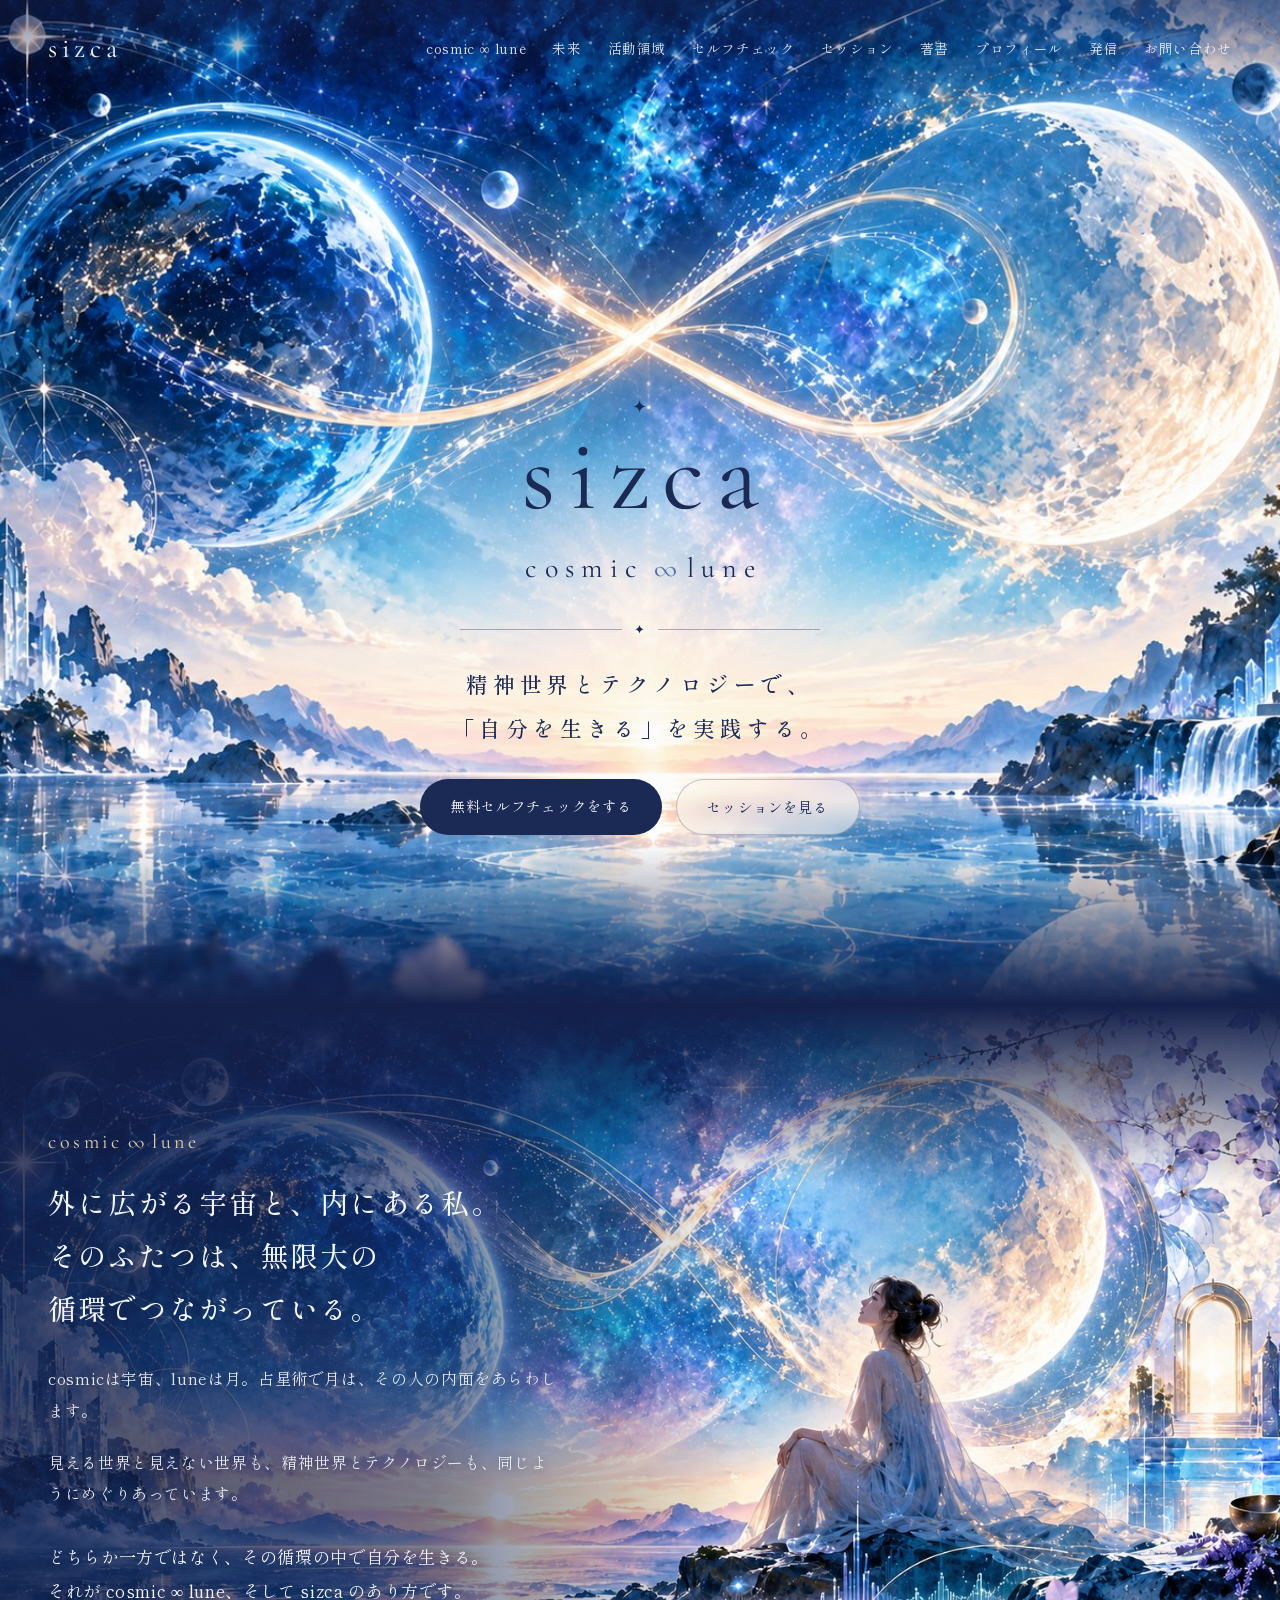
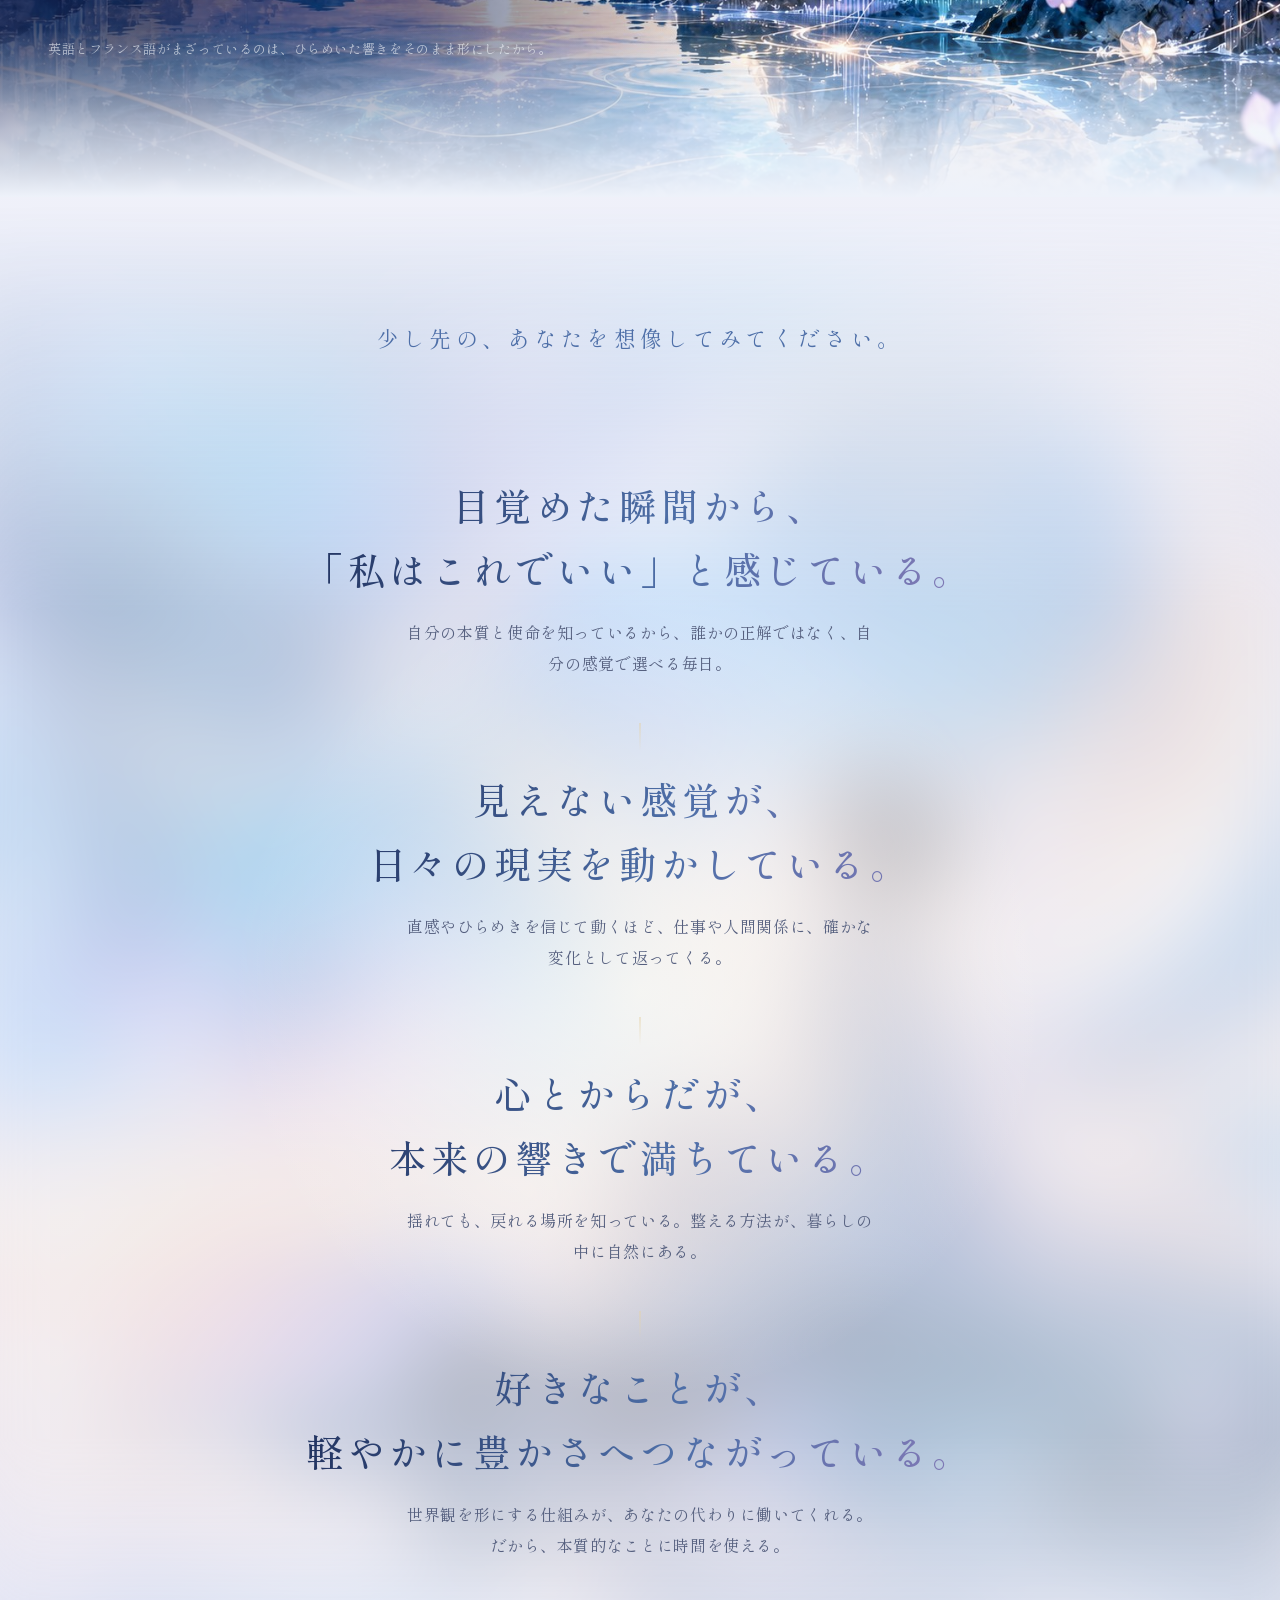
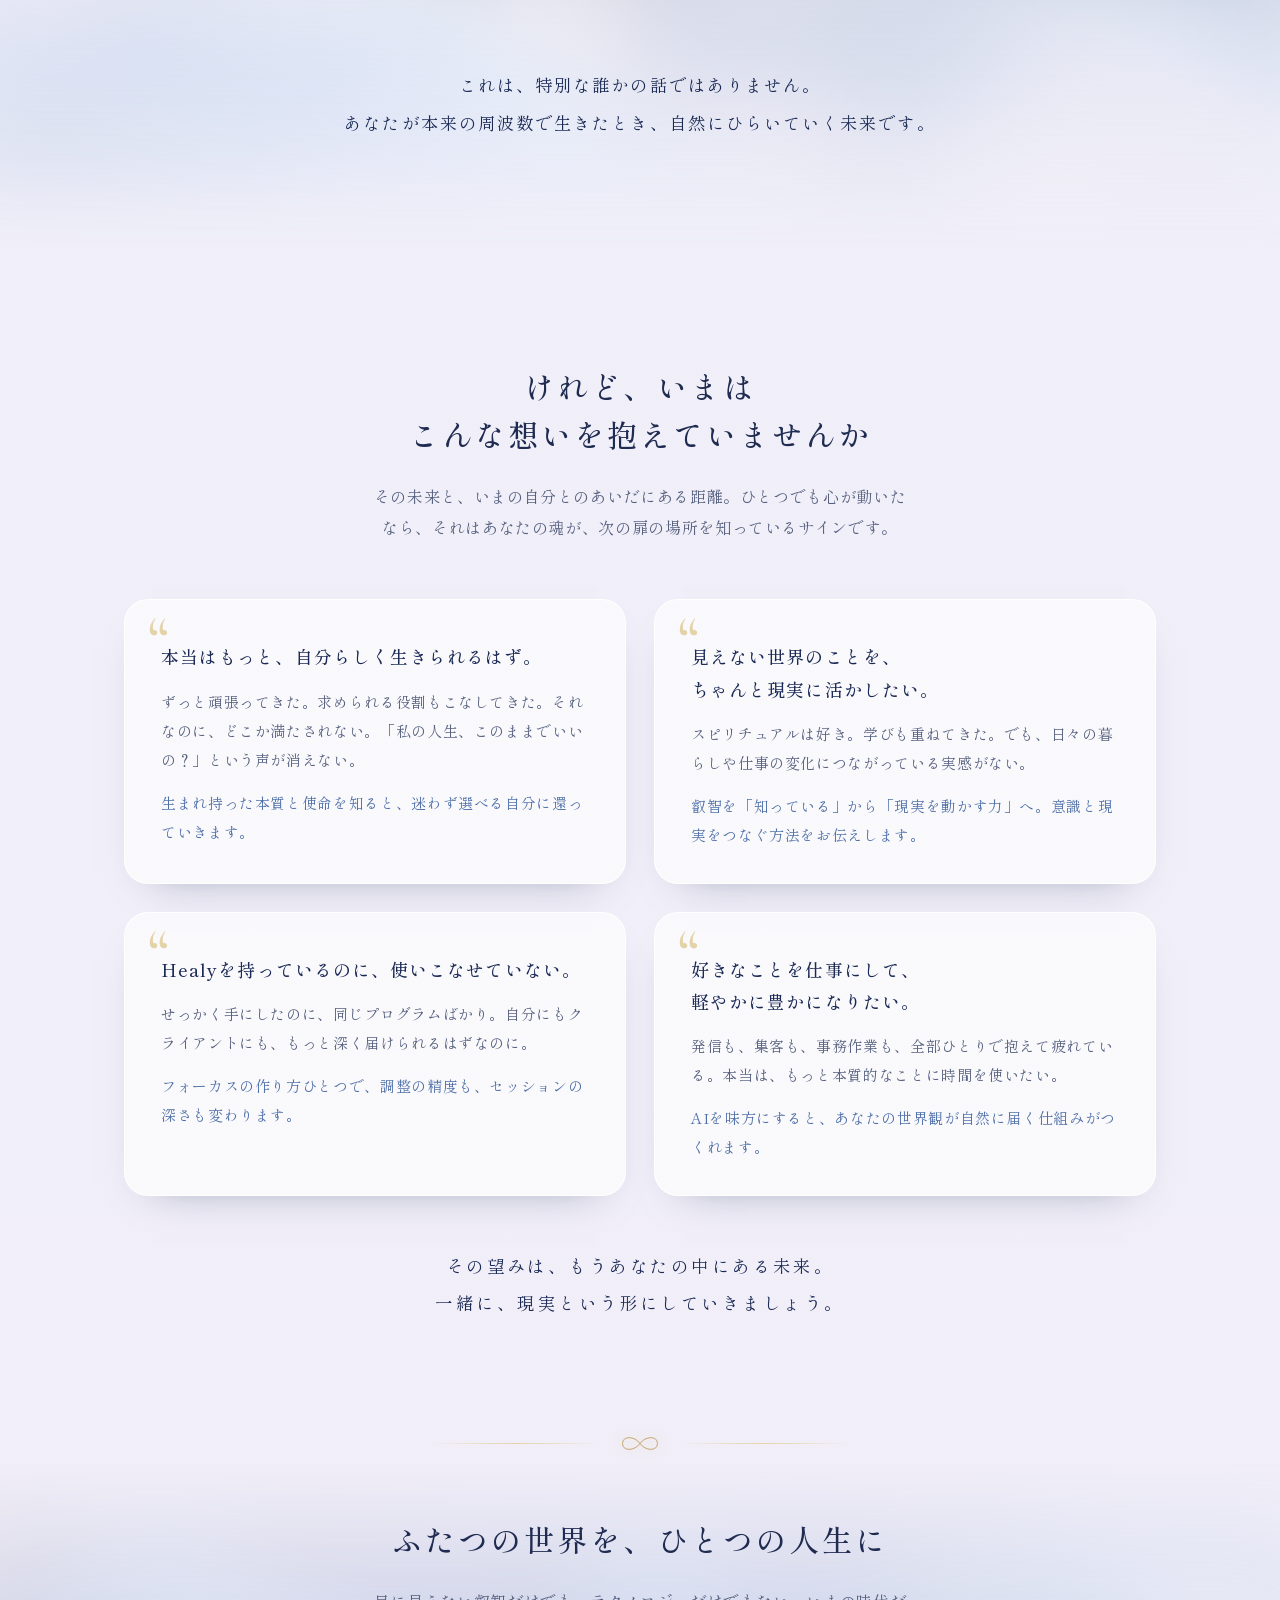
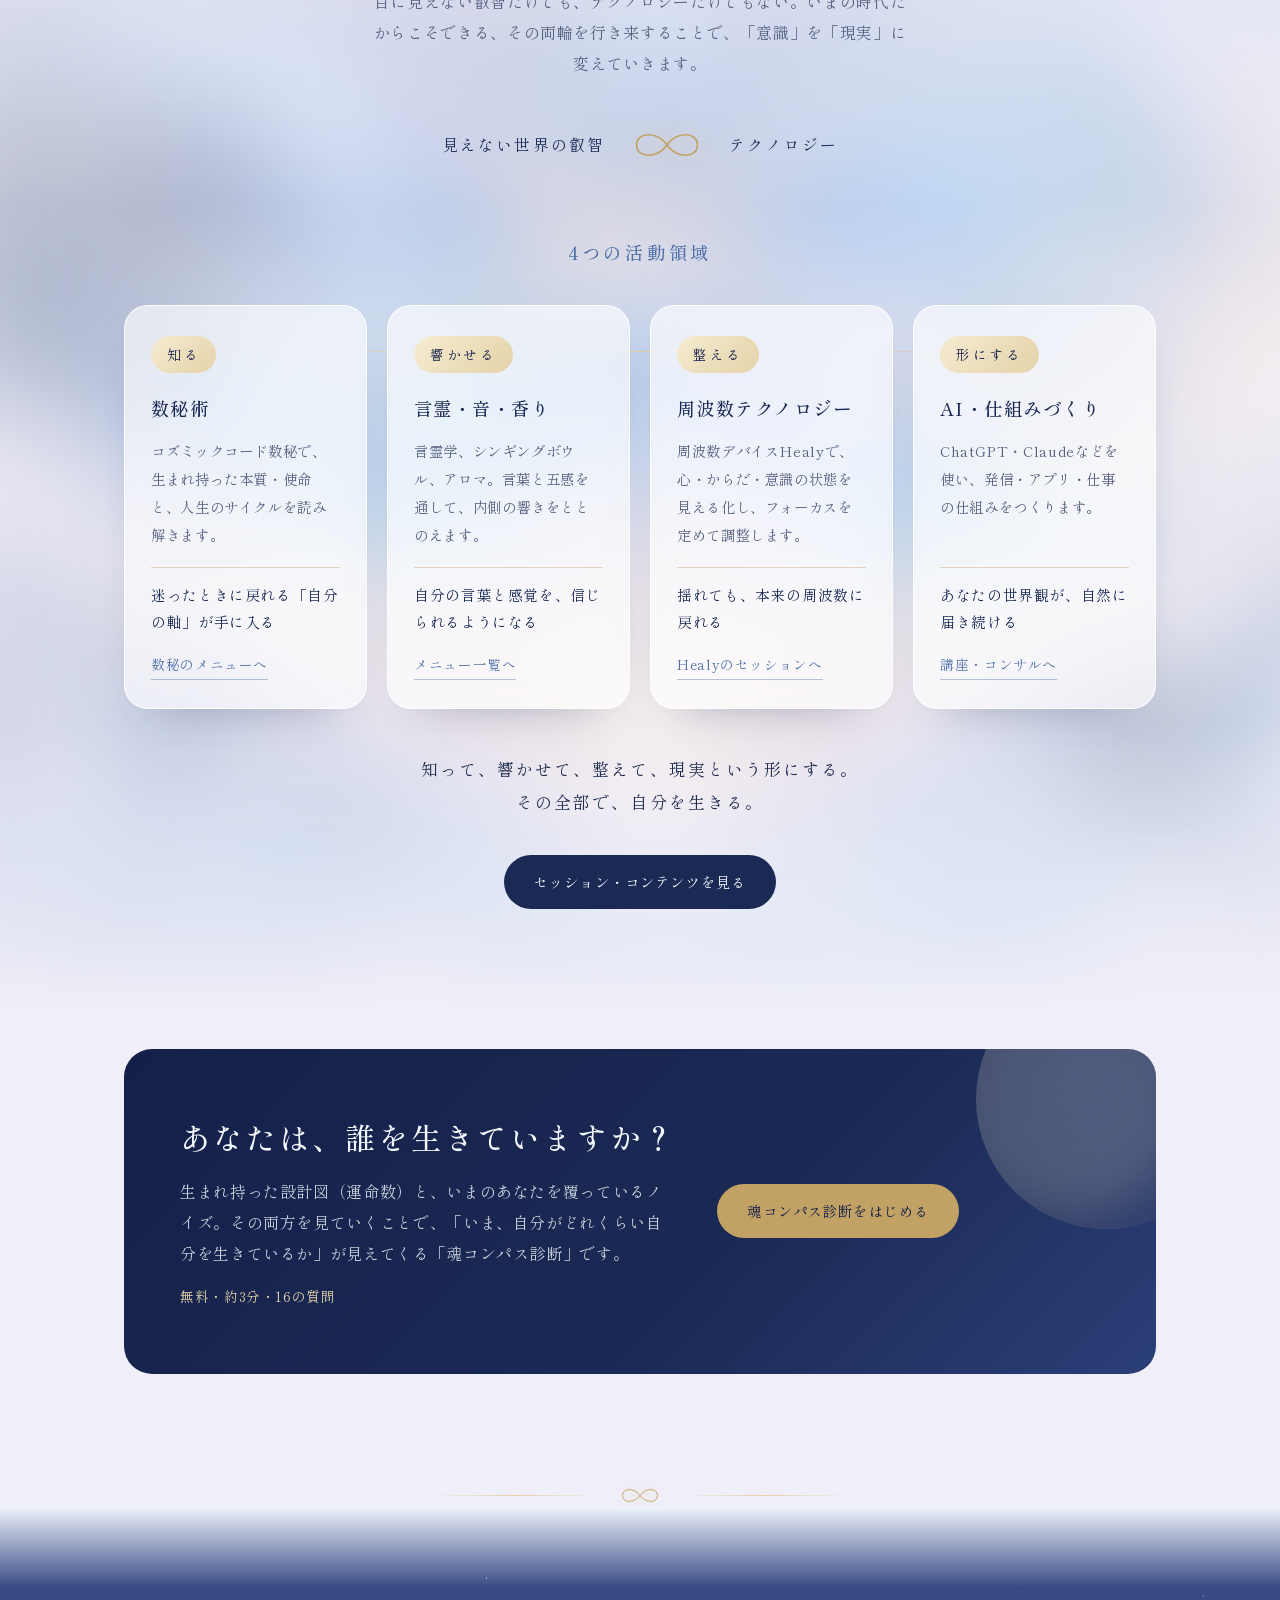
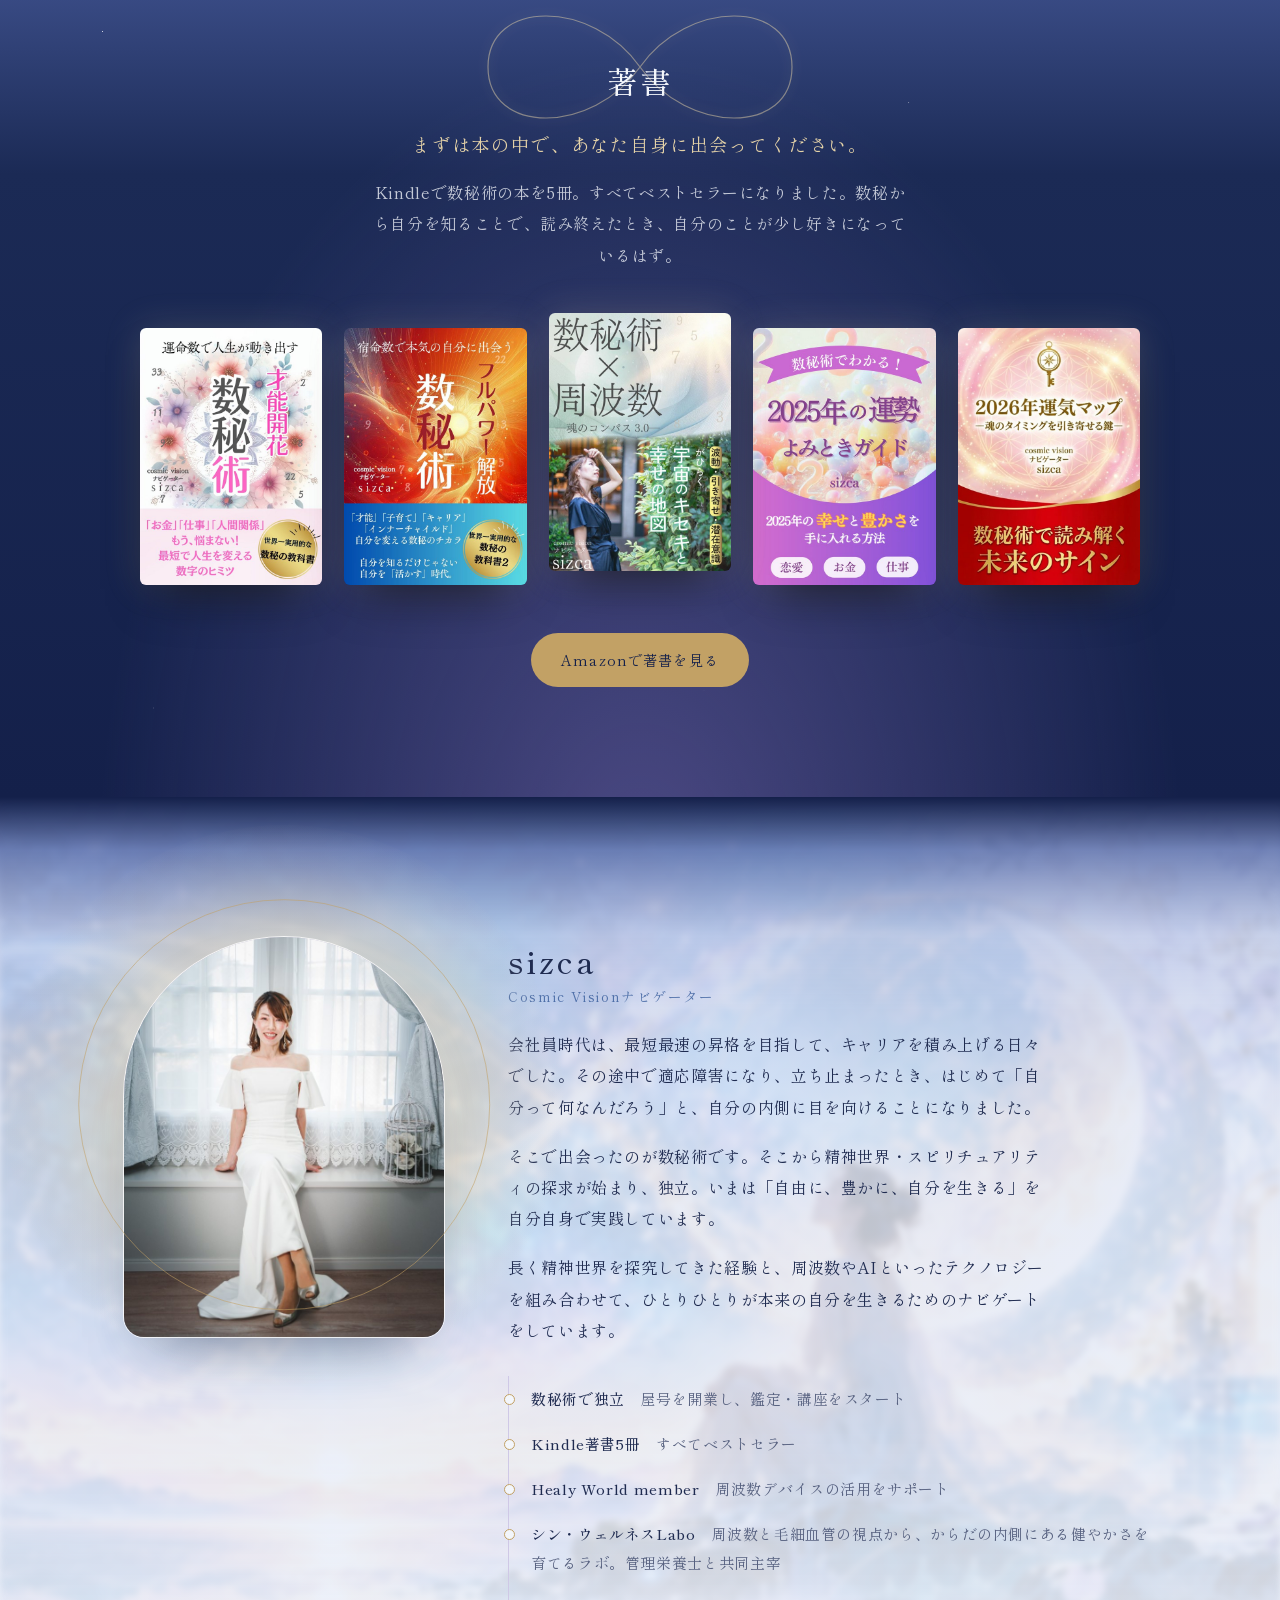
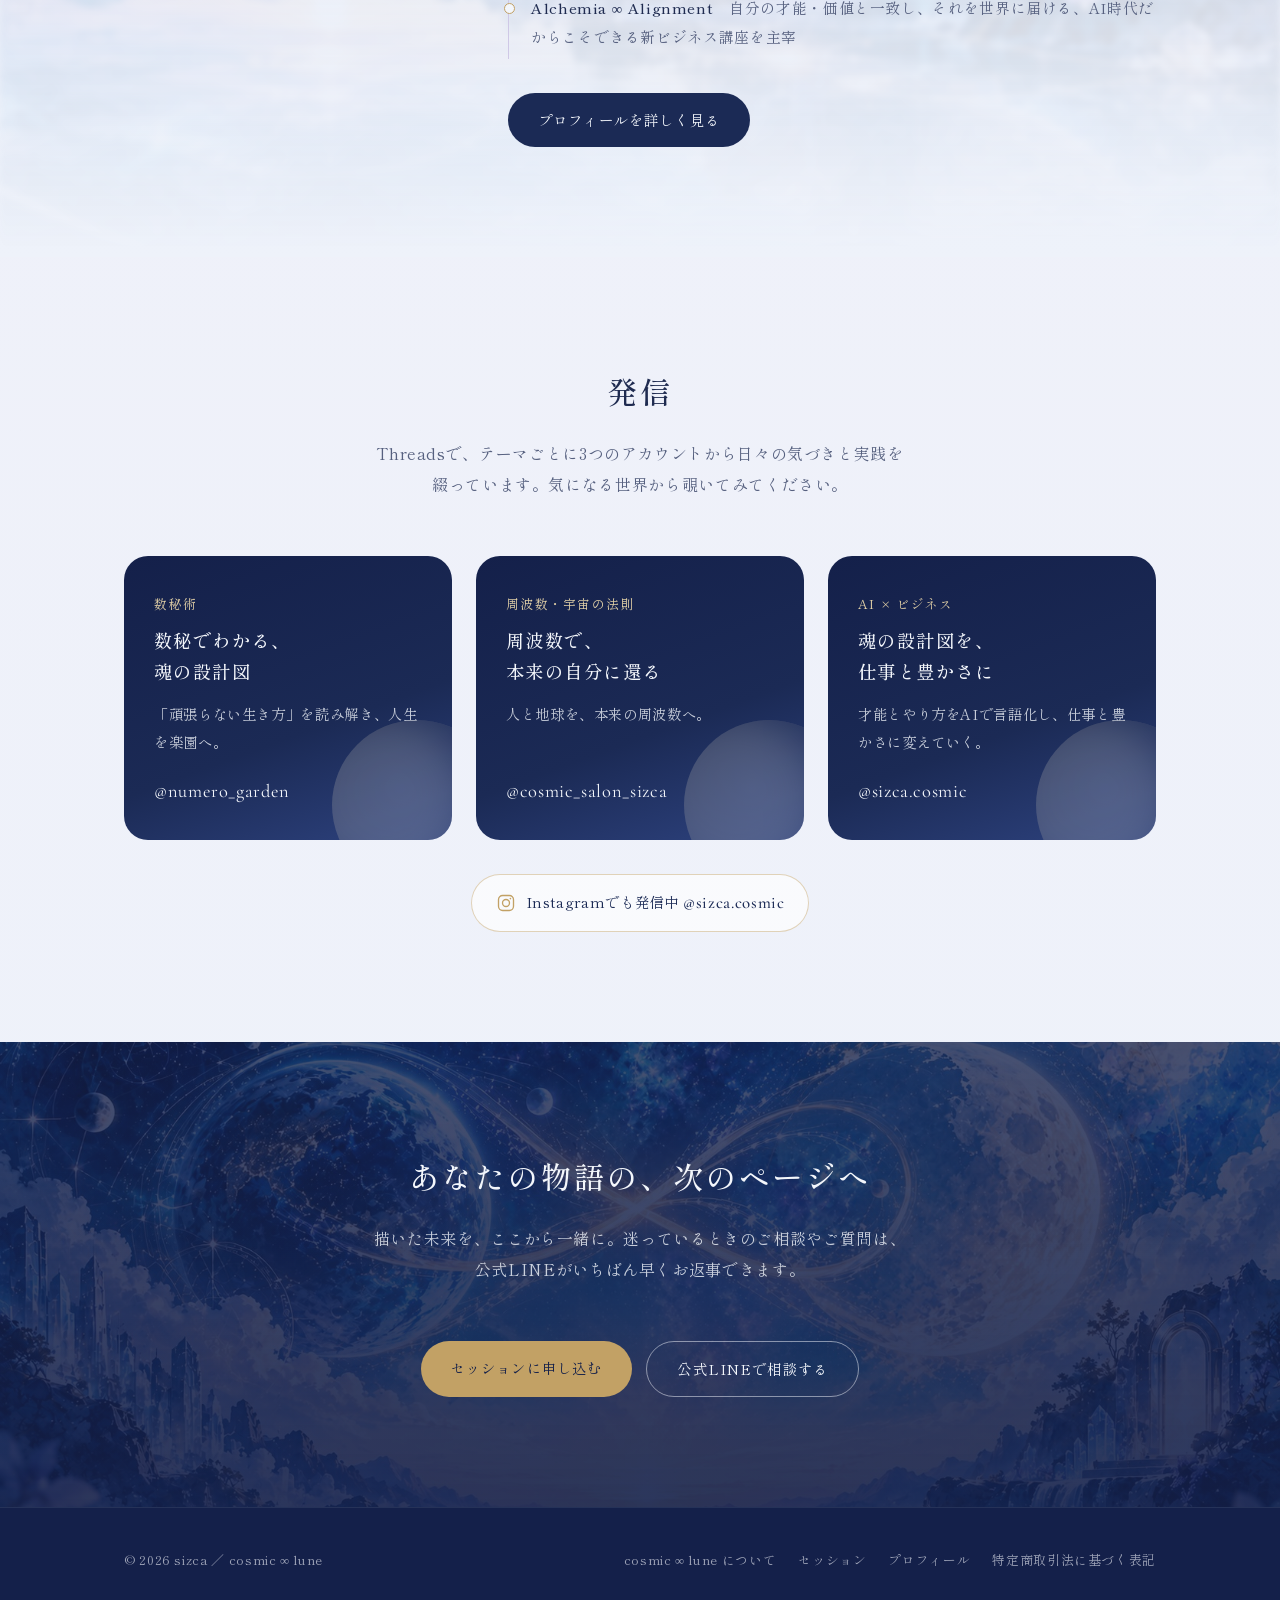
==== commit cf482b93: "index.htmlを修正 Co-Authored-By: Claude Opus 5.5 <noreply@anthropic.com>" ====
--- a/index.html
+++ b/index.html
@@ -65,8 +65,9 @@
     <div class="figure" role="img" aria-label="月を見上げる女性"></div>
     <div class="wrap">
       <div class="origin-text">
-        <h2><span class="house">cosmic<span class="inf">∞</span>lune</span><br>について</h2>
-                <p>cosmicは宇宙、luneは月。占星術で月は、その人の内面をあらわします。<br>外に広がる宇宙と、内にある私。そのふたつは、無限大の循環でつながっている。</p>
+        <span class="origin-label">cosmic<span class="inf">∞</span>lune</span>
+        <h2 class="origin-title">外に広がる宇宙と、内にある私。<br>そのふたつは、無限大の循環でつながっている。</h2>
+        <p>cosmicは宇宙、luneは月。占星術で月は、その人の内面をあらわします。</p>
         <p>見える世界と見えない世界も、精神世界とテクノロジーも、同じようにめぐりあっています。</p>
         <p class="close">どちらか一方ではなく、その循環の中で自分を生きる。<br>それが cosmic ∞ lune、そして sizca のあり方です。</p>
         <p class="origin-note">英語とフランス語がまざっているのは、ひらめいた響きをそのまま形にしたから。</p>
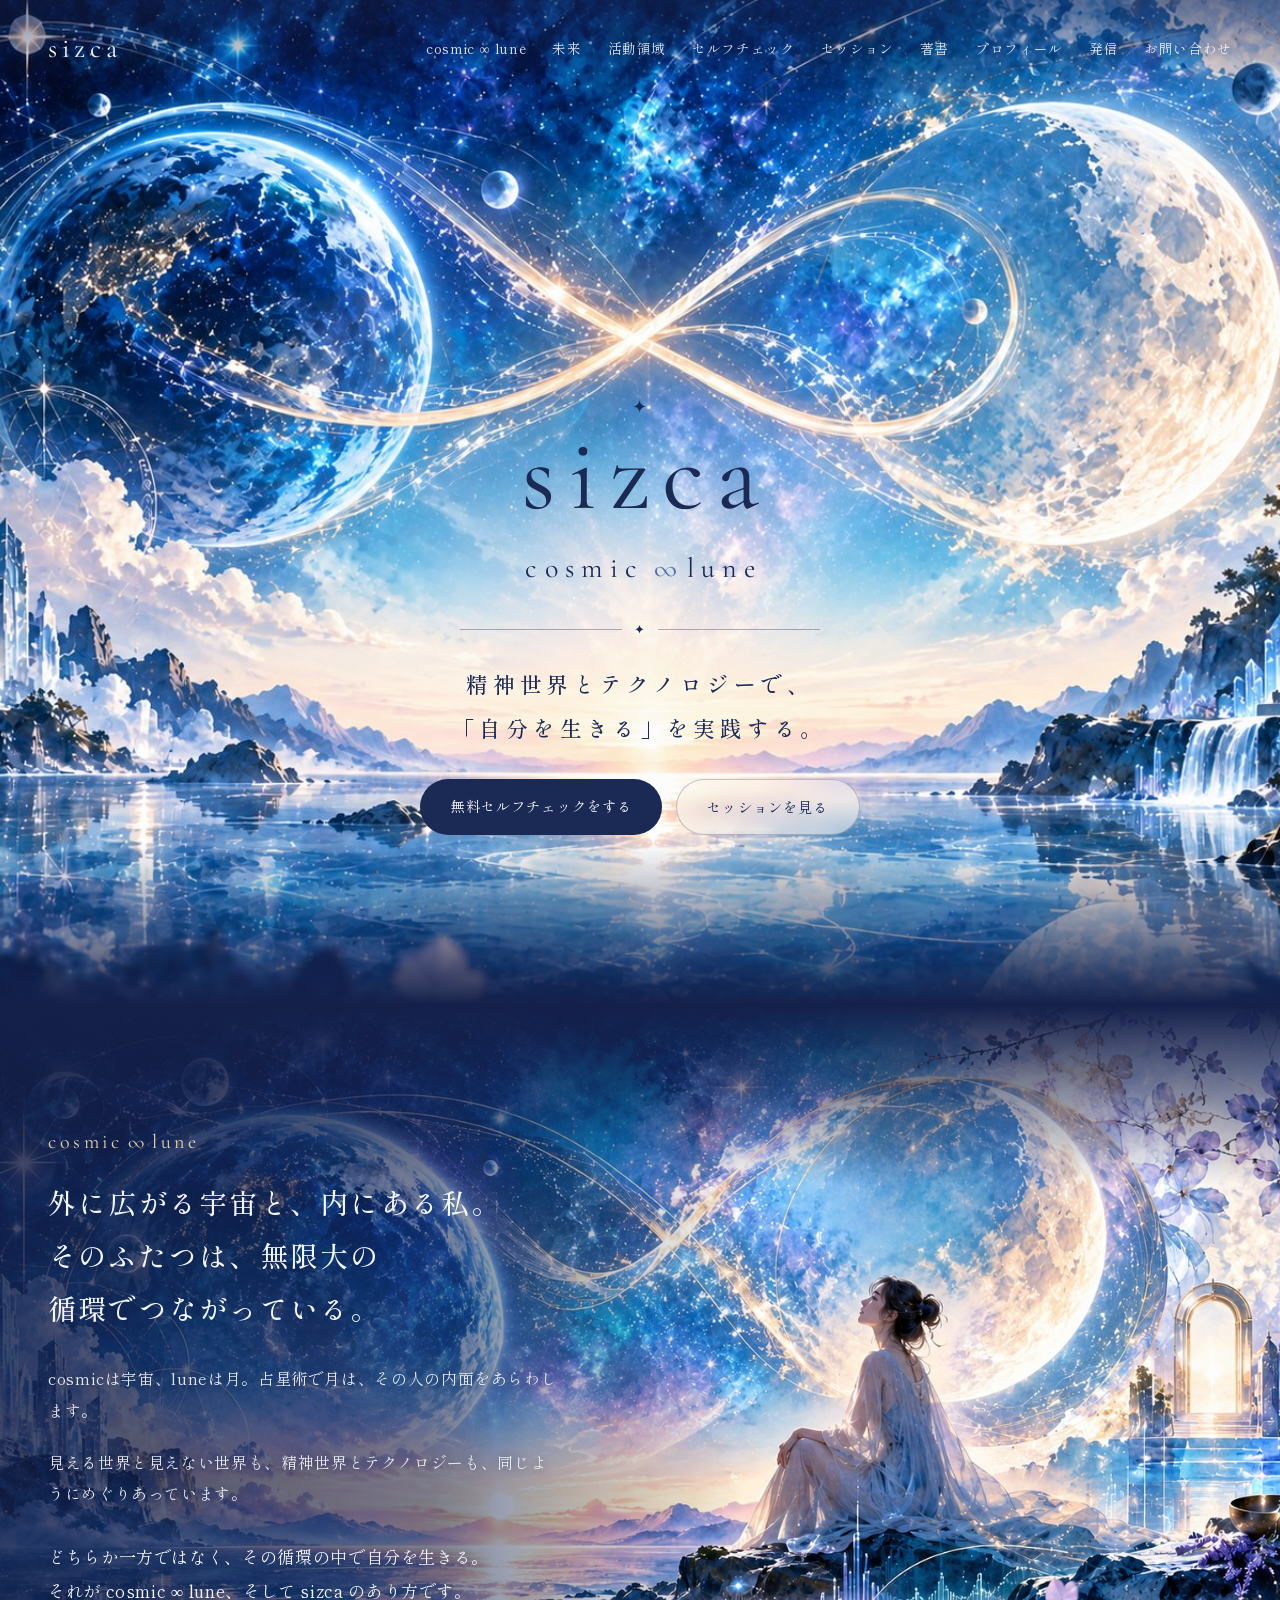
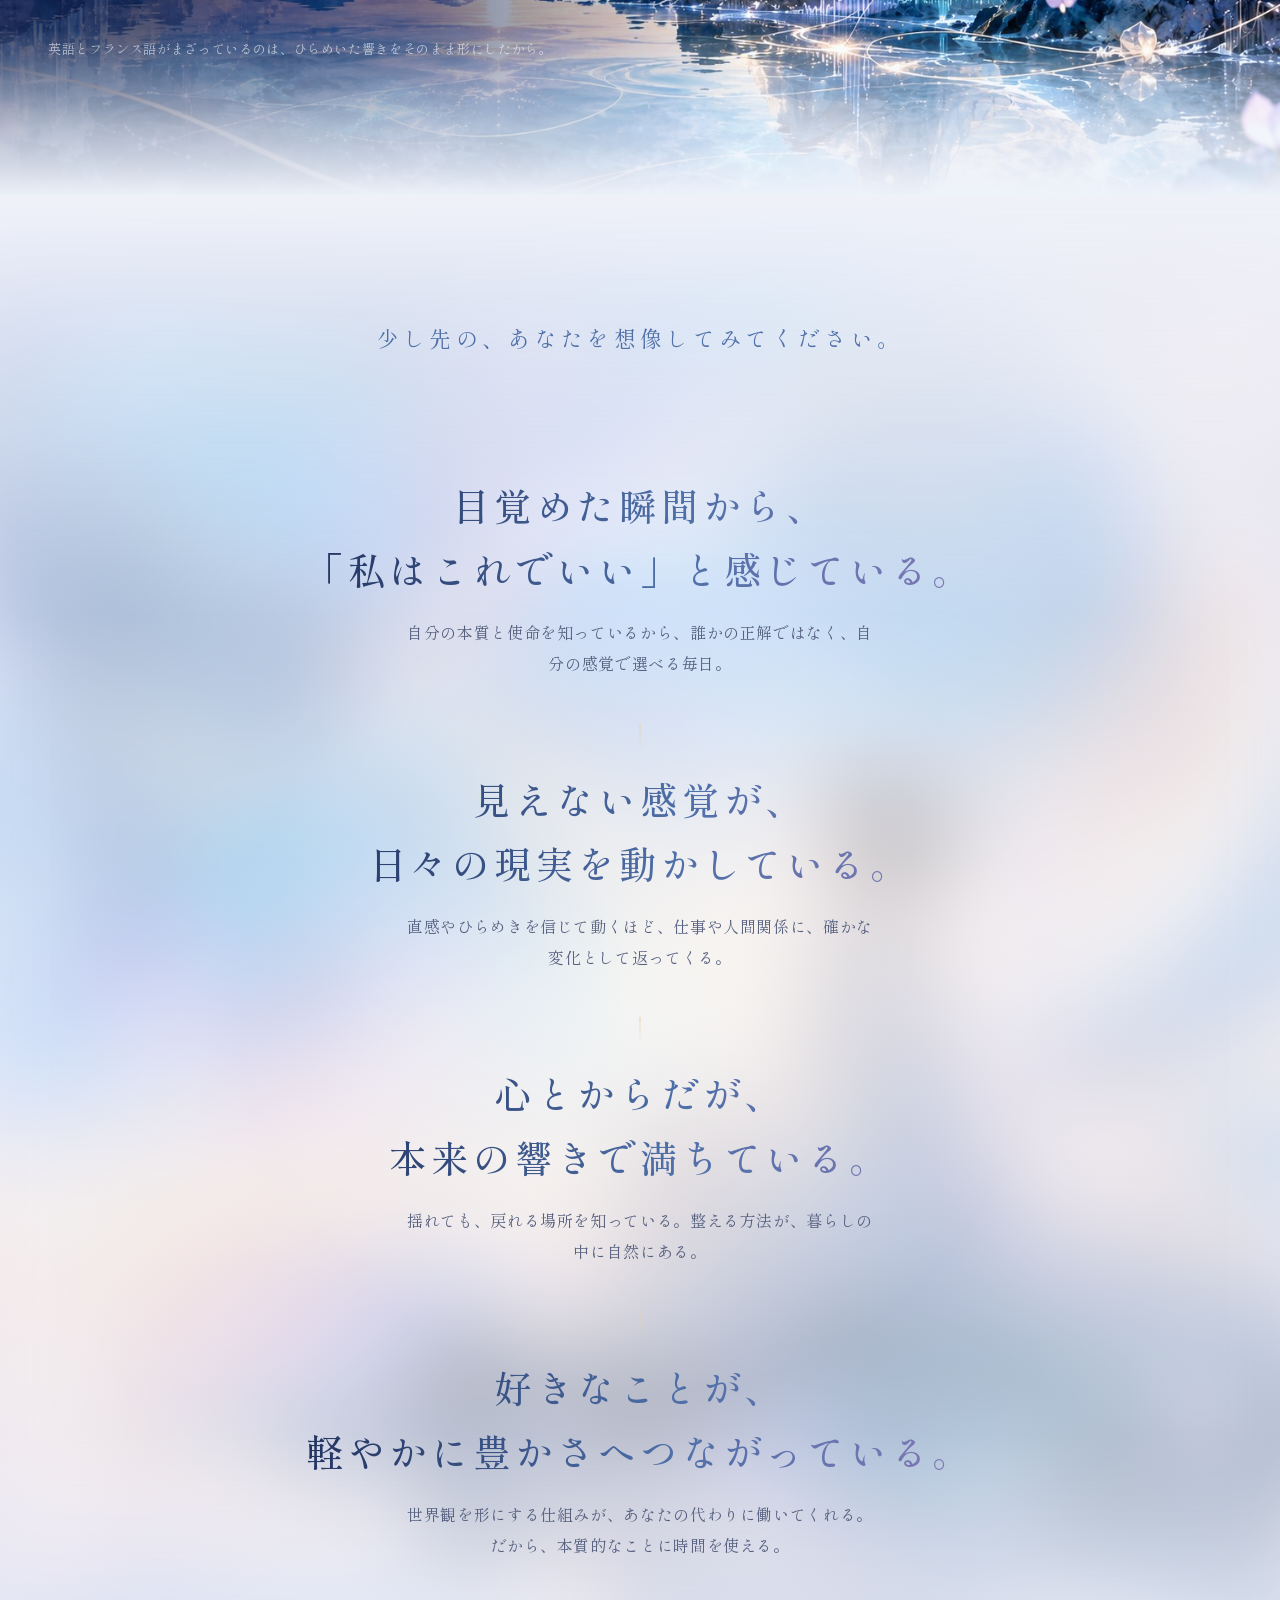
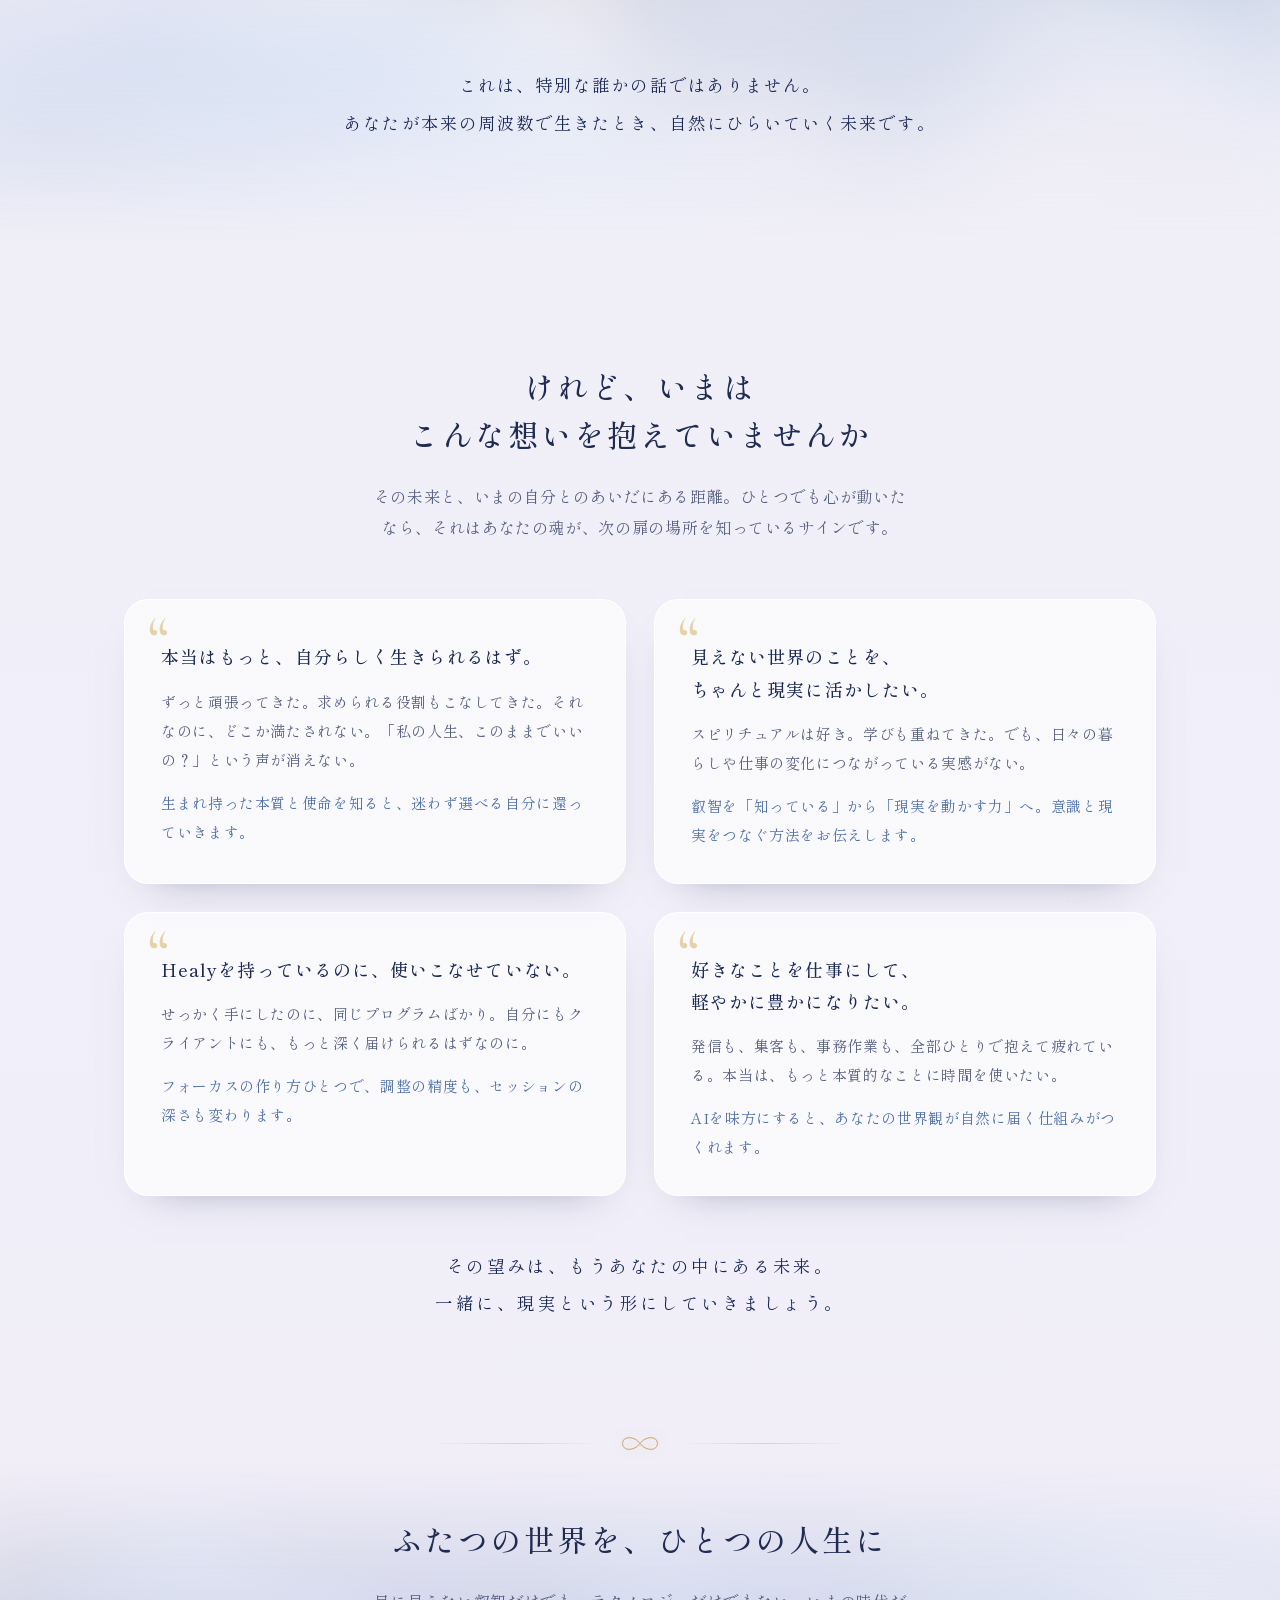
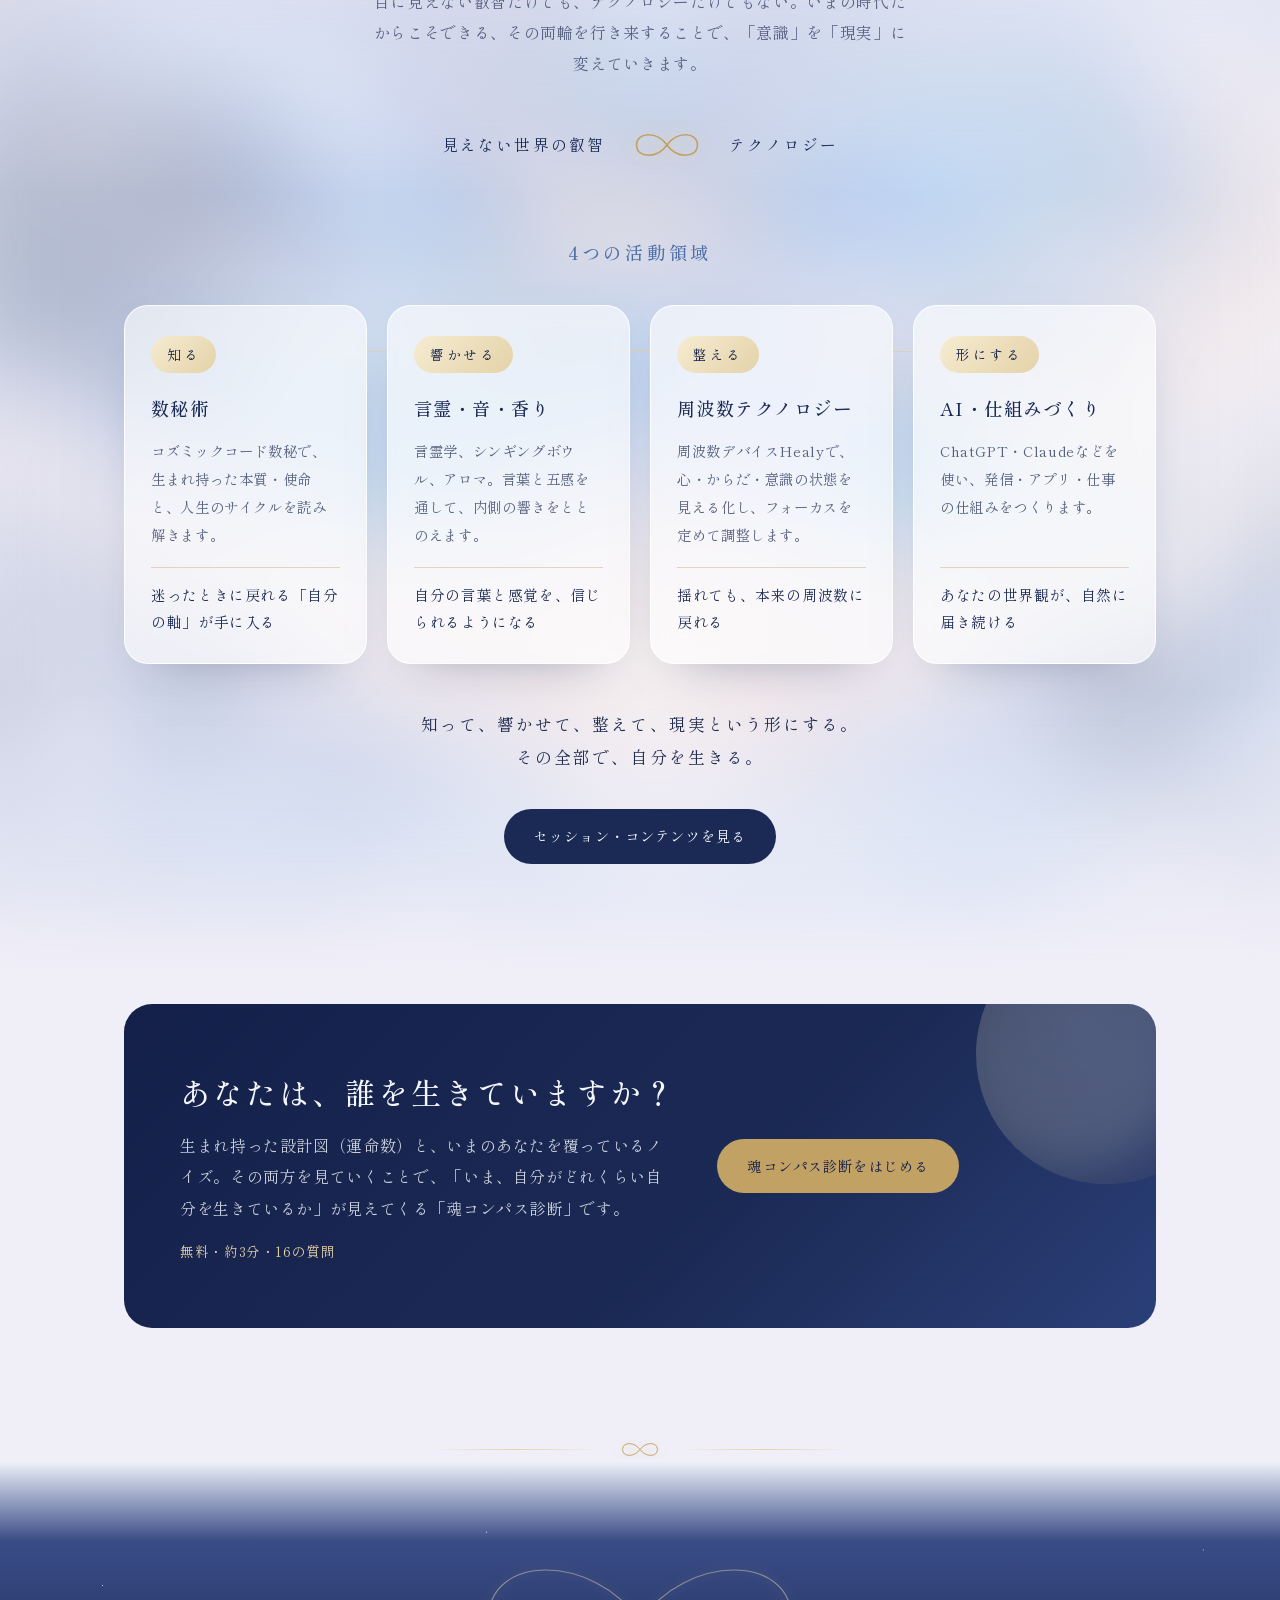
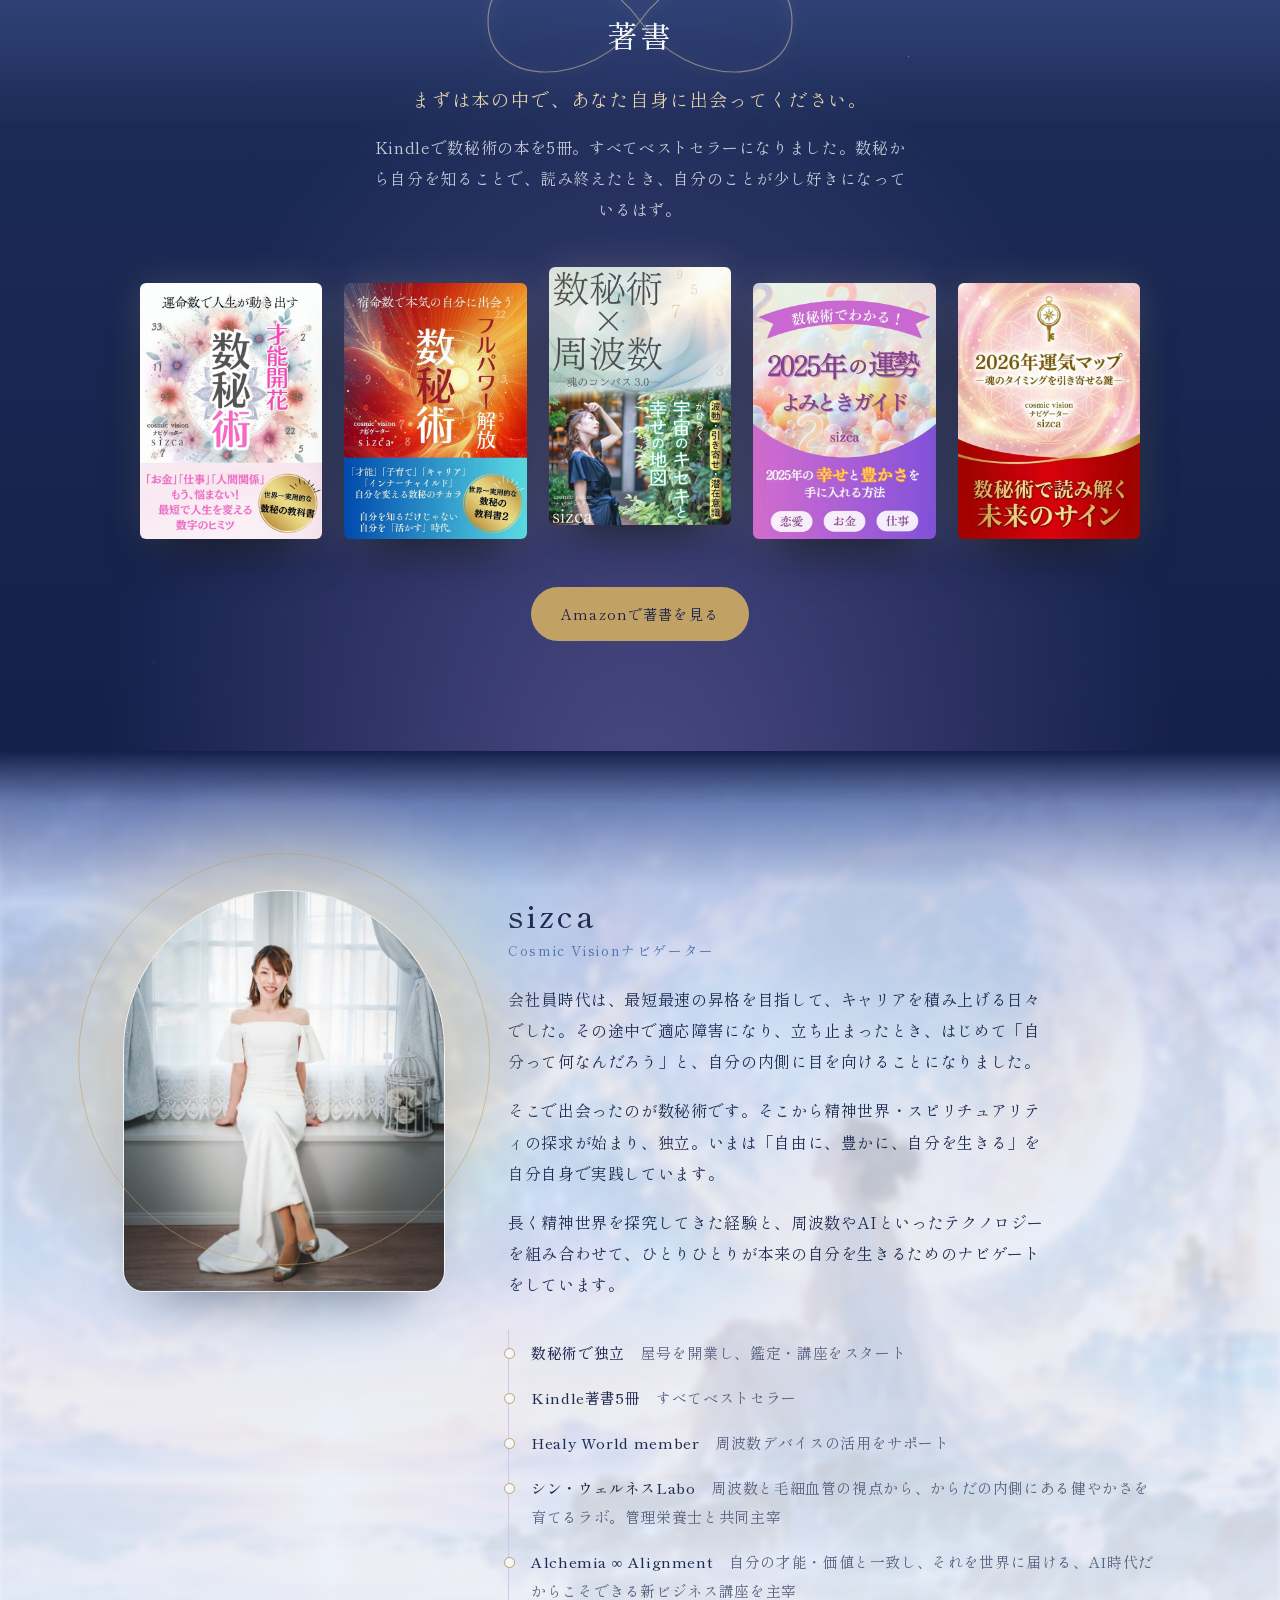
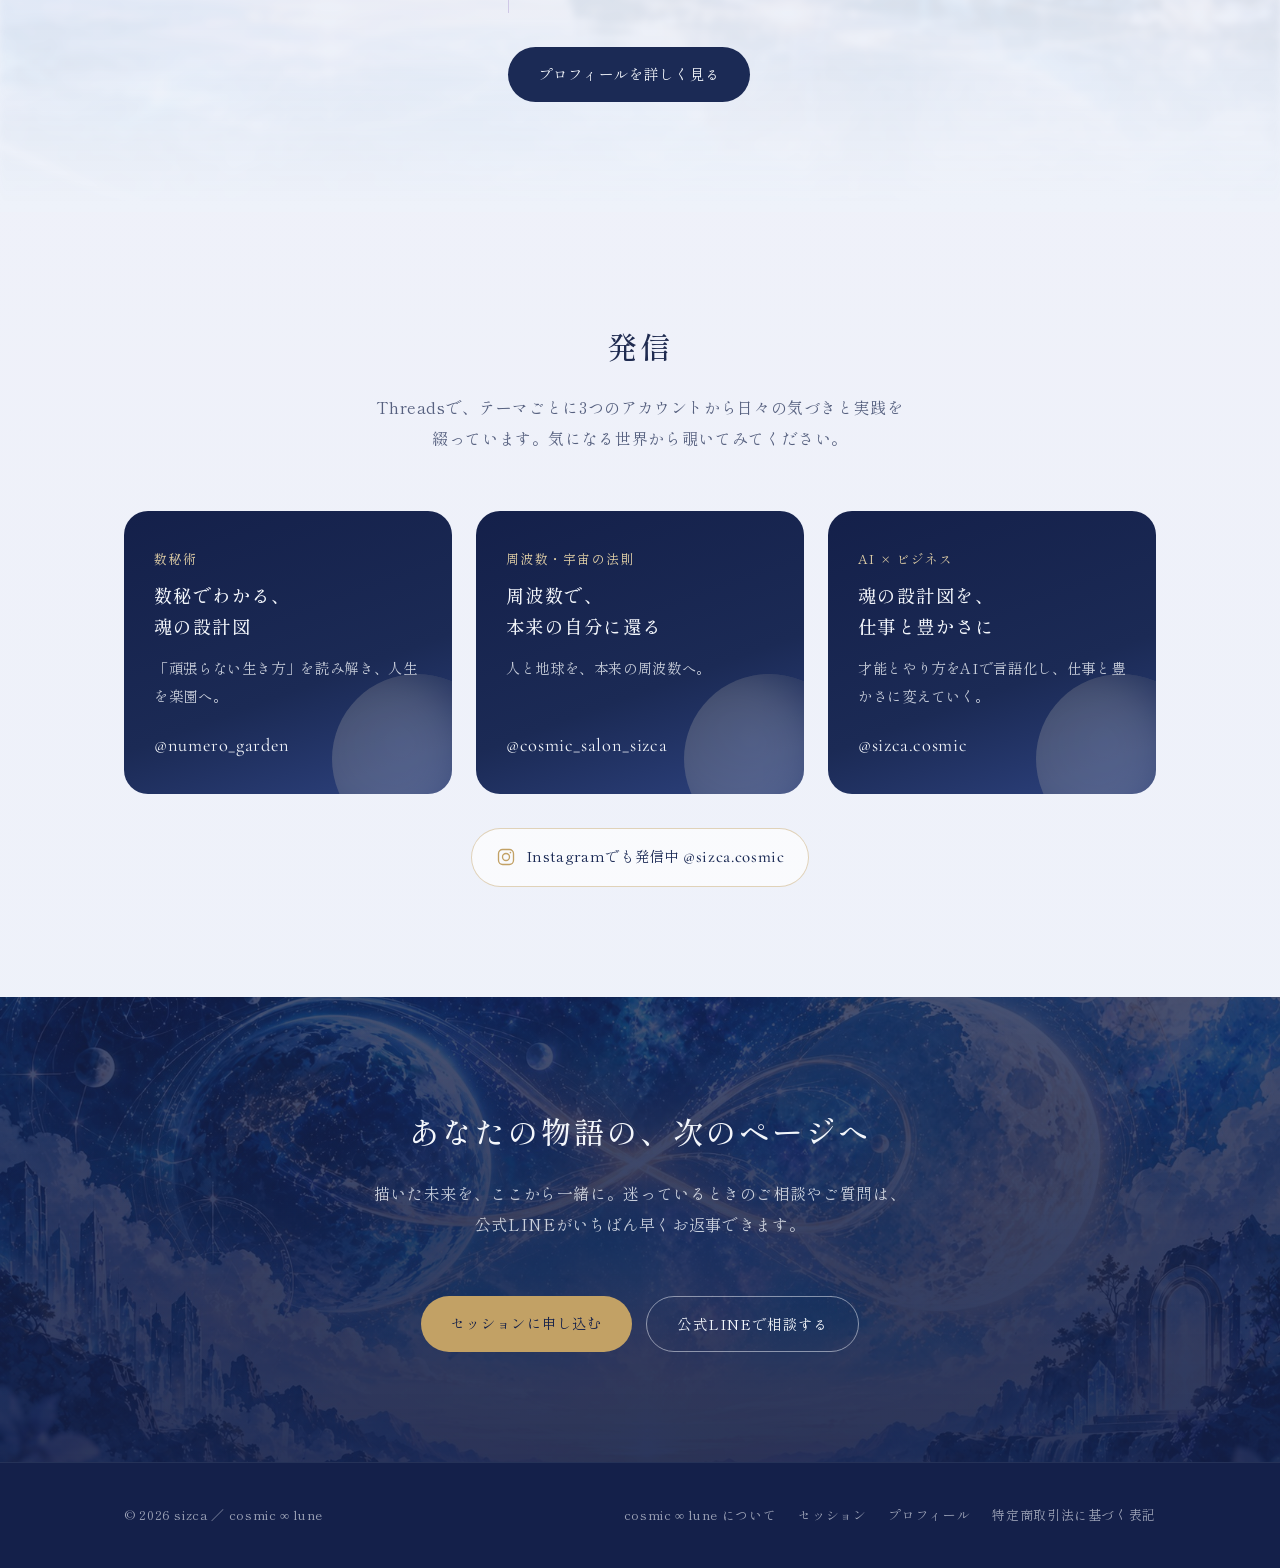
==== commit b0647326: "index.htmlを修正 Co-Authored-By: Claude Opus 5.5 <noreply@anthropic.com>" ====
--- a/index.html
+++ b/index.html
@@ -156,28 +156,24 @@
           <h4>数秘術</h4>
           <p>コズミックコード数秘で、生まれ持った本質・使命と、人生のサイクルを読み解きます。</p>
           <p class="gift">迷ったときに戻れる「自分の軸」が手に入る</p>
-          <a class="area-link" href="services.html#mind">数秘のメニューへ</a>
         </li>
         <li class="area">
           <span class="verb">響かせる</span>
           <h4>言霊・音・香り</h4>
           <p>言霊学、シンギングボウル、アロマ。言葉と五感を通して、内側の響きをととのえます。</p>
           <p class="gift">自分の言葉と感覚を、信じられるようになる</p>
-          <a class="area-link" href="services.html">メニュー一覧へ</a>
         </li>
         <li class="area">
           <span class="verb">整える</span>
           <h4>周波数テクノロジー</h4>
           <p>周波数デバイスHealyで、心・からだ・意識の状態を見える化し、フォーカスを定めて調整します。</p>
           <p class="gift">揺れても、本来の周波数に戻れる</p>
-          <a class="area-link" href="services.html#spirit">Healyのセッションへ</a>
         </li>
         <li class="area">
           <span class="verb">形にする</span>
           <h4>AI・仕組みづくり</h4>
           <p>ChatGPT・Claudeなどを使い、発信・アプリ・仕事の仕組みをつくります。</p>
           <p class="gift">あなたの世界観が、自然に届き続ける</p>
-          <a class="area-link" href="services.html#reality">講座・コンサルへ</a>
         </li>
       </ol>
       <p class="swipe-hint" aria-hidden="true">← 横にスワイプ →</p>
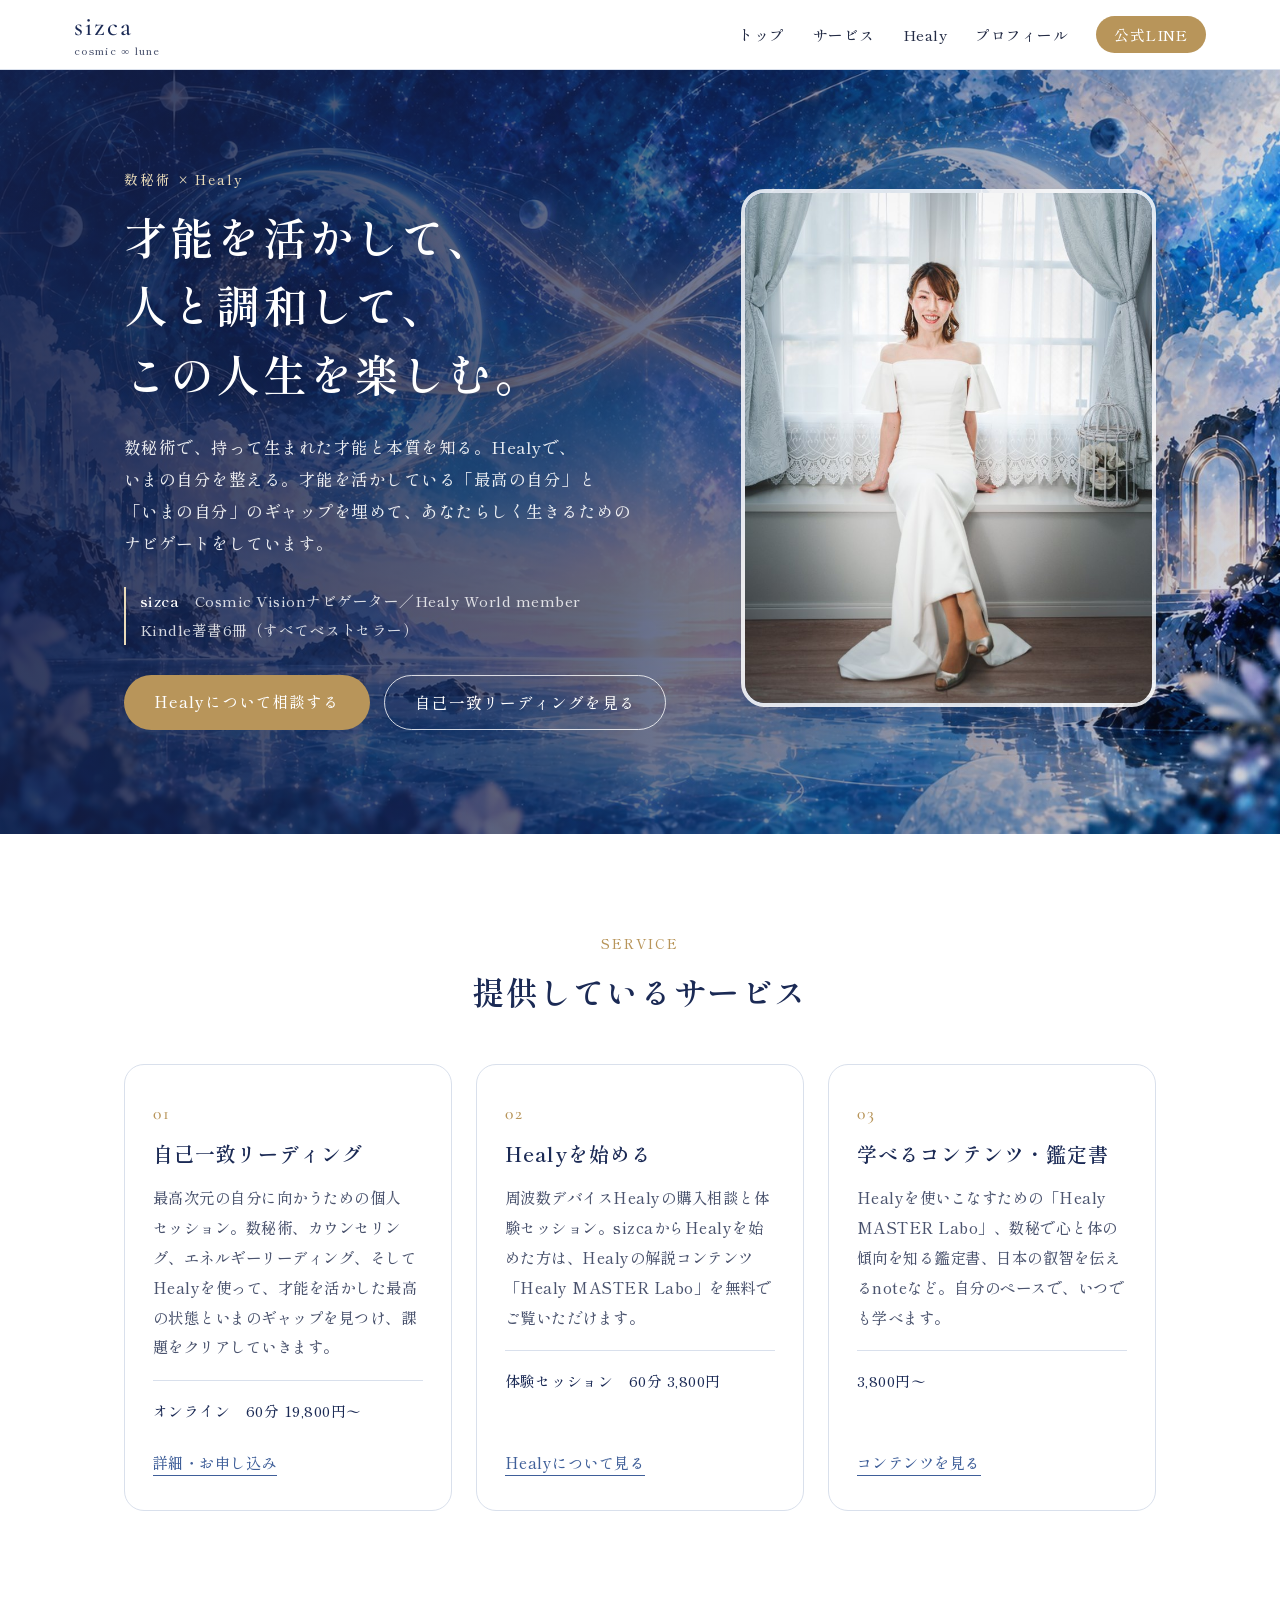
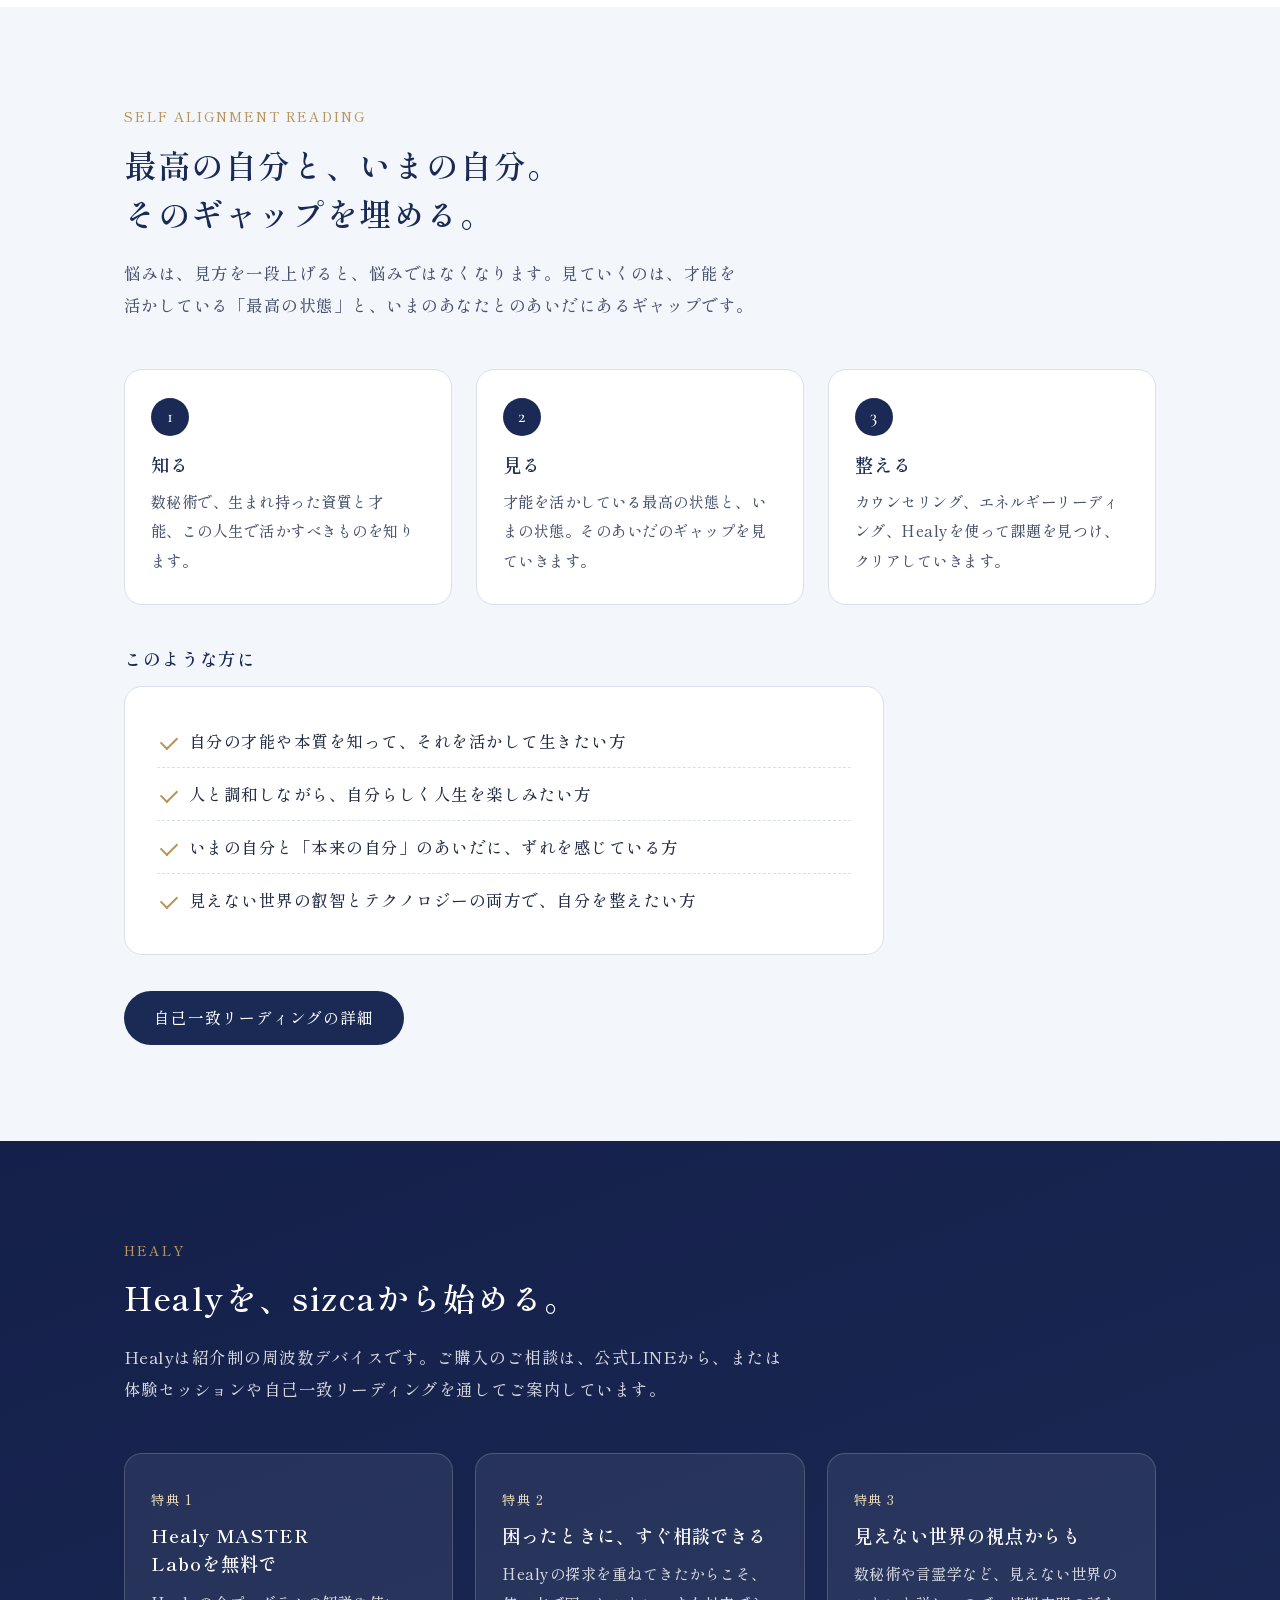
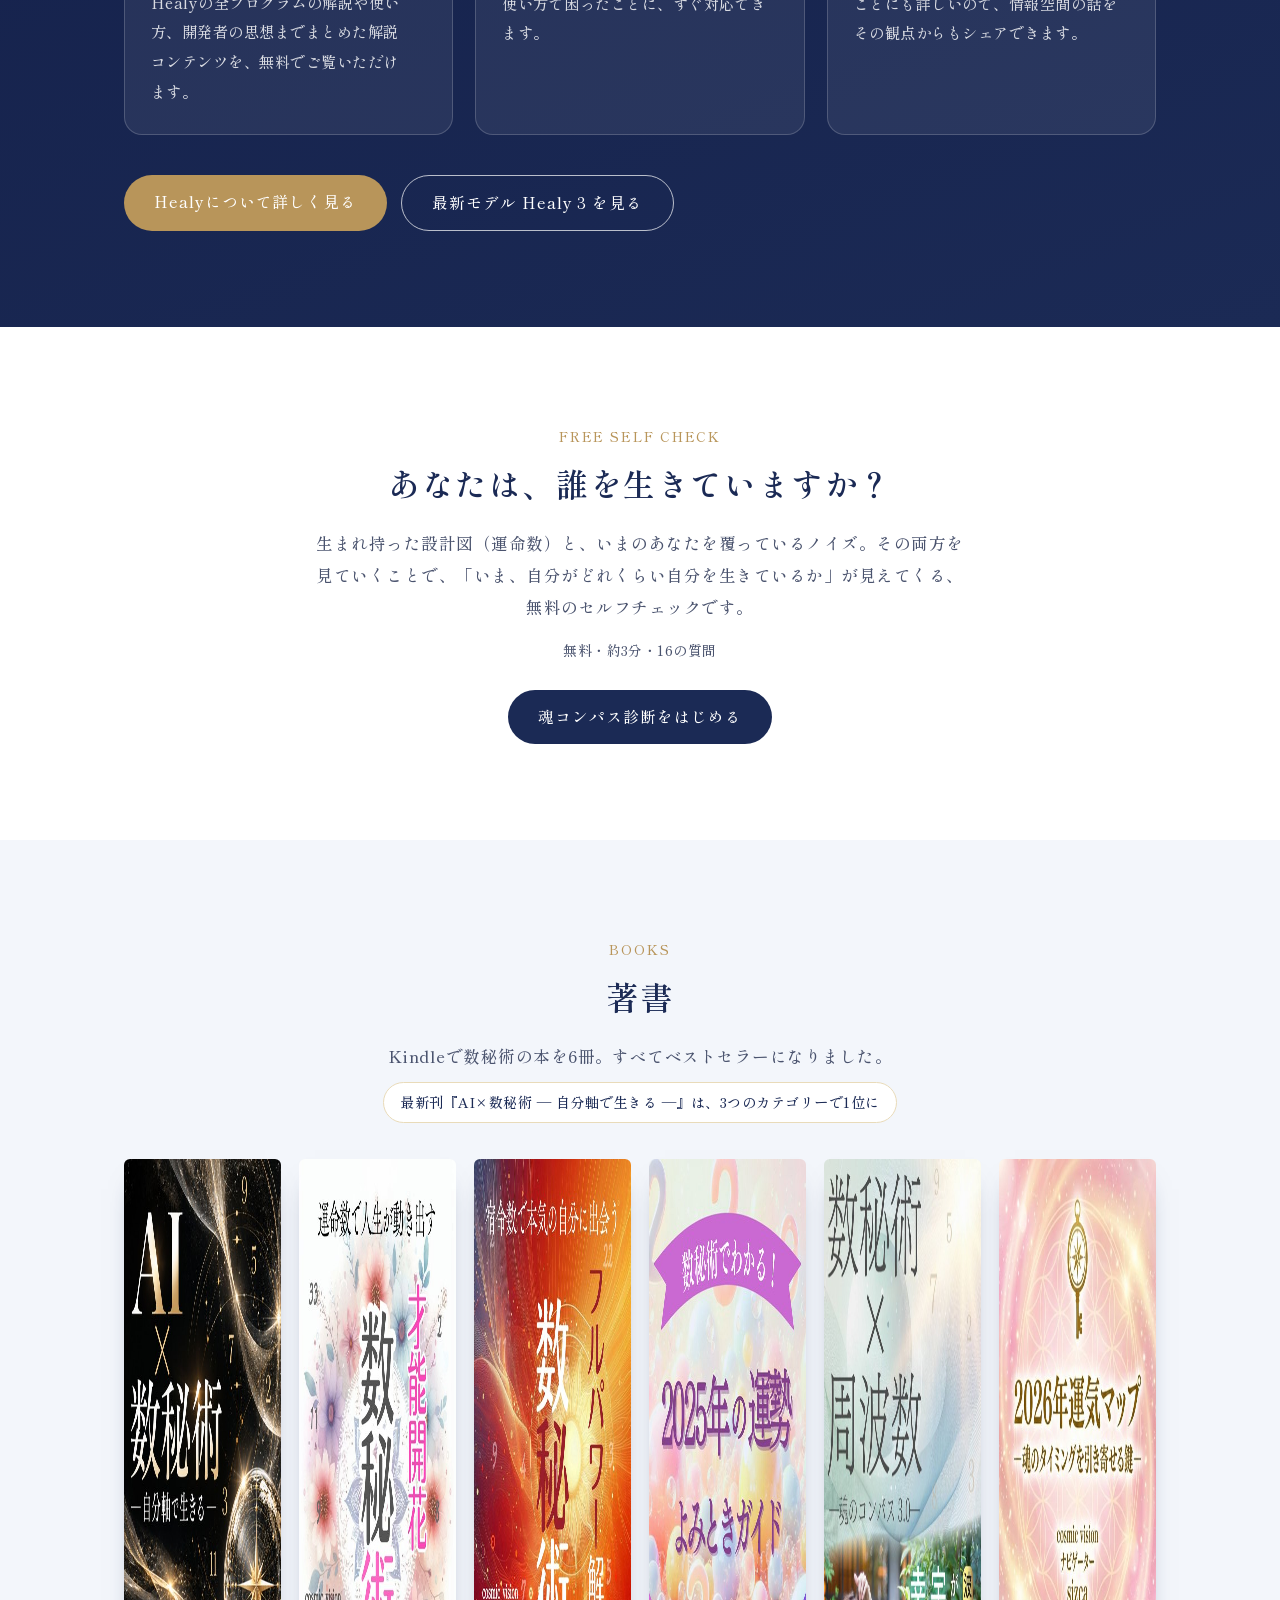
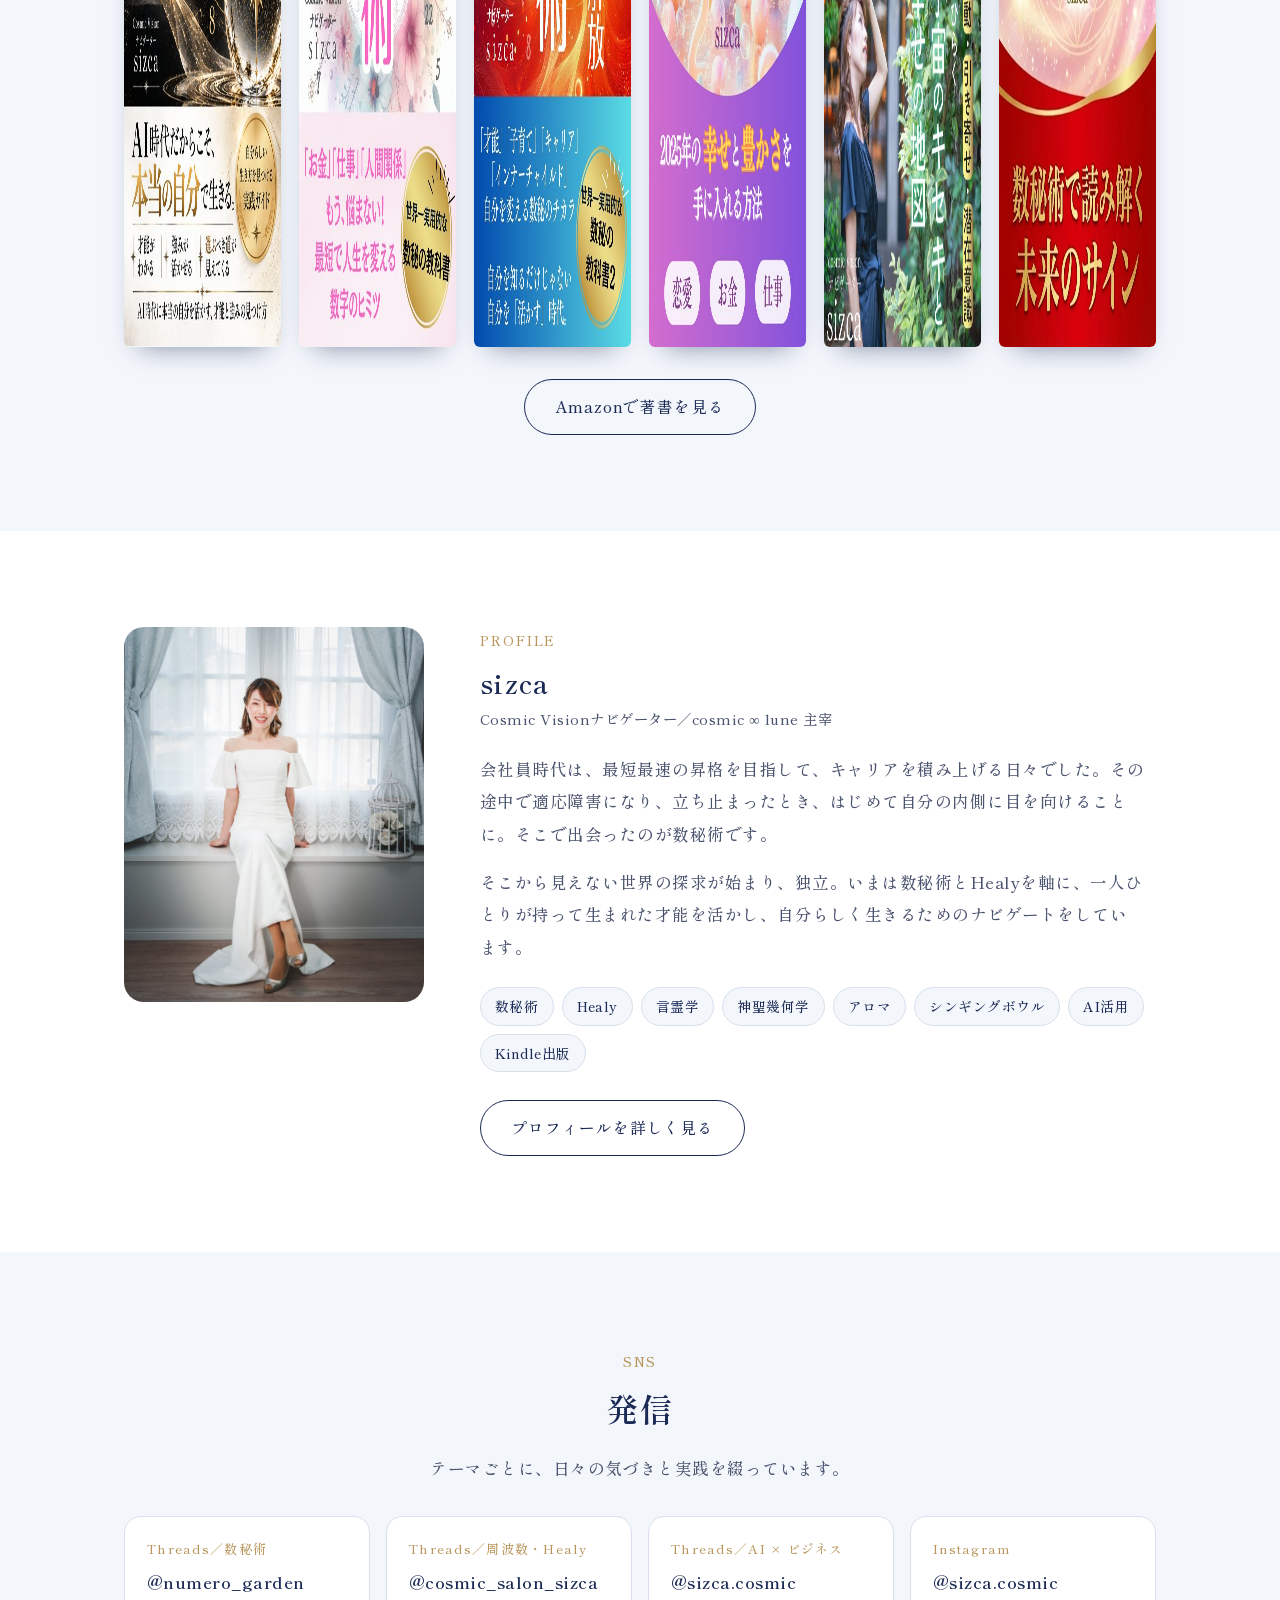
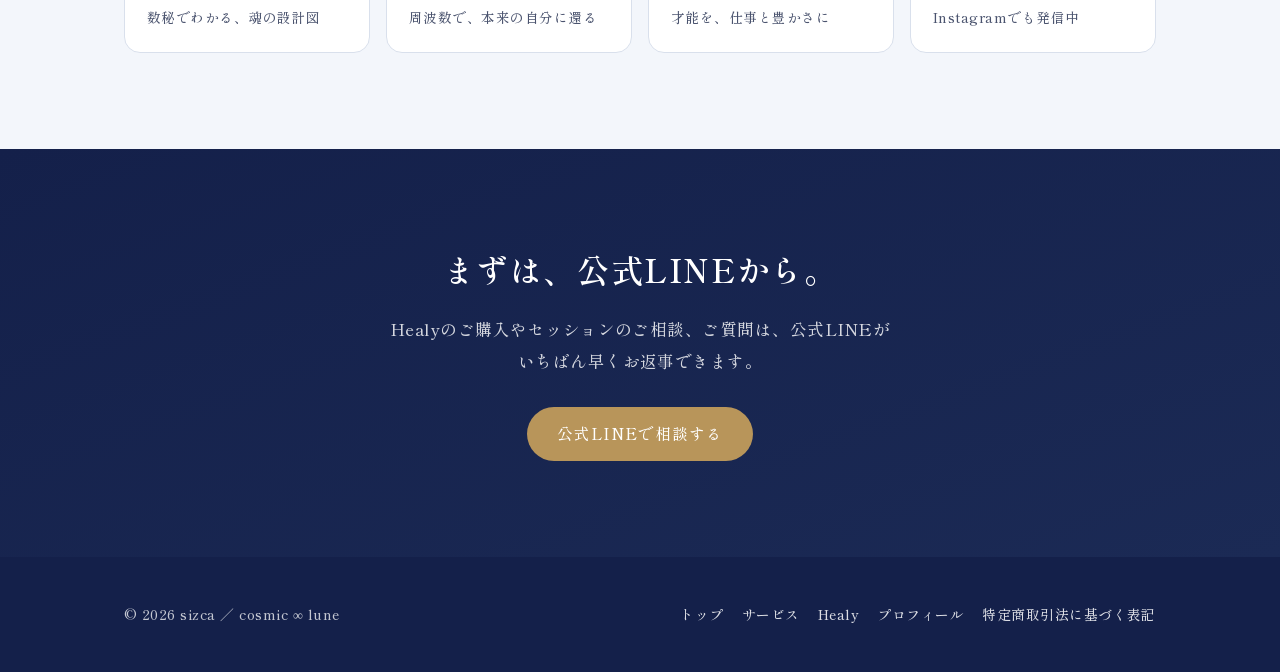
==== commit 33510855: "サイト全体を更新、Healyページを追加 Co-Authored-By: Claude Opus 5.5 <noreply@anthropic.com>" ====
--- a/index.html
+++ b/index.html
@@ -3,313 +3,220 @@
 <head>
 <meta charset="UTF-8">
 <meta name="viewport" content="width=device-width, initial-scale=1.0">
-<title>sizca｜cosmic ∞ lune</title>
-<meta name="description" content="精神世界とテクノロジーで、「自分を生きる」を実践する。数秘術・言霊・音・香り、そして周波数とAI。">
+<title>sizca｜数秘術とHealyで、才能を活かして人生を楽しむ</title>
+<meta name="description" content="数秘術で持って生まれた才能と本質を知り、Healyでいまの自分を整える。sizca（cosmic ∞ lune）の自己一致リーディング、Healyの購入相談、学べるコンテンツ。">
 <link rel="icon" href="favicon.svg" type="image/svg+xml">
 <link rel="apple-touch-icon" href="apple-touch-icon.png">
 <meta property="og:type" content="website">
 <meta property="og:site_name" content="sizca｜cosmic ∞ lune">
-<meta property="og:title" content="sizca｜cosmic ∞ lune">
-<meta property="og:description" content="精神世界とテクノロジーで、「自分を生きる」を実践する。数秘術・周波数・AIで、あなたが本来の自分を生きるためのナビゲートをしています。">
+<meta property="og:title" content="sizca｜数秘術とHealyで、才能を活かして人生を楽しむ">
+<meta property="og:description" content="数秘術で持って生まれた才能と本質を知り、Healyでいまの自分を整える。sizca（cosmic ∞ lune）の自己一致リーディング、Healyの購入相談、学べるコンテンツ。">
 <meta property="og:image" content="https://sizca-cosmic.vercel.app/images/ogp.jpg">
 <meta property="og:url" content="https://sizca-cosmic.vercel.app/">
 <meta name="twitter:card" content="summary_large_image">
 <link rel="preconnect" href="https://fonts.googleapis.com">
 <link rel="preconnect" href="https://fonts.gstatic.com" crossorigin>
-<link href="https://fonts.googleapis.com/css2?family=Cormorant+Garamond:ital,wght@0,300;0,400;0,500;1,400&family=Shippori+Mincho:wght@400;500;600&display=swap" rel="stylesheet">
+<link href="https://fonts.googleapis.com/css2?family=Cormorant+Garamond:wght@400;500&family=Shippori+Mincho:wght@500;600&display=swap" rel="stylesheet">
 <link rel="stylesheet" href="style.css">
 </head>
 <body>
-
 <header>
   <div class="bar">
-    <a class="brand" href="#top">sizca</a>
+    <a class="brand" href="index.html"><b>sizca</b><small>cosmic ∞ lune</small></a>
     <nav id="nav">
       <button class="menu-btn" aria-expanded="false" aria-controls="nav-list" onclick="toggleNav(this)">メニュー</button>
       <ul id="nav-list">
-        <li><a href="#origin">cosmic ∞ lune</a></li>
-        <li><a href="#future">未来</a></li>
-        <li><a href="#concept">活動領域</a></li>
-        <li><a href="#check">セルフチェック</a></li>
-                <li><a href="services.html">セッション</a></li>
-        <li><a href="#books">著書</a></li>
-        <li><a href="#profile">プロフィール</a></li>
-        <li><a href="#journal">発信</a></li>
-        <li><a href="#contact">お問い合わせ</a></li>
+        <li><a href="index.html" aria-current="page">トップ</a></li>
+        <li><a href="services.html">サービス</a></li>
+        <li><a href="healy.html">Healy</a></li>
+        <li><a href="profile.html">プロフィール</a></li>
+        <li><a class="nav-line" href="https://lin.ee/60XRj8W" target="_blank" rel="noopener">公式LINE</a></li>
       </ul>
     </nav>
   </div>
 </header>
 
-<main id="top">
-
-  <!-- HERO -->
-  <div class="hero" role="img" aria-label="地球と月が∞の光でつながる風景">
-    <div class="hero-text">
-      <span class="star" aria-hidden="true">✦</span>
-      <h1>
-        <span class="name">sizca</span>
-        <span class="house">cosmic<span class="inf">∞</span>lune</span>
-      </h1>
-      <div class="divider" aria-hidden="true">✦</div>
-      <p class="catch">精神世界とテクノロジーで、<br>「自分を生きる」を実践する。</p>
-      <div class="hero-cta">
-        <a class="btn btn-deep" href="#check">無料セルフチェックをする</a>
-        <a class="btn btn-glass" href="services.html">セッションを見る</a>
+<main>
+<section class="hero cosmic">
+  <div class="wrap">
+    <div>
+      <span class="eyebrow">数秘術 × Healy</span>
+      <h1>才能を活かして、<br>人と調和して、<br>この人生を楽しむ。</h1>
+      <p class="lead">数秘術で、持って生まれた才能と本質を知る。Healyで、いまの自分を整える。才能を活かしている「最高の自分」と「いまの自分」のギャップを埋めて、あなたらしく生きるためのナビゲートをしています。</p>
+      <p class="who"><b>sizca</b>　Cosmic Visionナビゲーター／Healy World member<br>Kindle著書6冊（すべてベストセラー）</p>
+      <div class="btns">
+        <a class="btn btn-gold" href="healy.html">Healyについて相談する</a>
+        <a class="btn btn-ghost" href="services.html#reading">自己一致リーディングを見る</a>
       </div>
     </div>
-  </div>
-
-  <!-- ORIGIN -->
-  <section id="origin" class="origin">
-    <div class="figure" role="img" aria-label="月を見上げる女性"></div>
-    <div class="wrap">
-      <div class="origin-text">
-        <span class="origin-label">cosmic<span class="inf">∞</span>lune</span>
-        <h2 class="origin-title">外に広がる宇宙と、内にある私。<br>そのふたつは、無限大の循環でつながっている。</h2>
-        <p>cosmicは宇宙、luneは月。占星術で月は、その人の内面をあらわします。</p>
-        <p>見える世界と見えない世界も、精神世界とテクノロジーも、同じようにめぐりあっています。</p>
-        <p class="close">どちらか一方ではなく、その循環の中で自分を生きる。<br>それが cosmic ∞ lune、そして sizca のあり方です。</p>
-        <p class="origin-note">英語とフランス語がまざっているのは、ひらめいた響きをそのまま形にしたから。</p>
+    <div class="photo"><img src="images/portrait.jpg" alt="sizca" width="720" height="900"></div>
+  </div>
+</section>
+
+<section>
+  <div class="wrap">
+    <div class="head center">
+      <span class="eyebrow">SERVICE</span>
+      <h2 class="sec-title">提供しているサービス</h2>
+    </div>
+    <div class="cards">
+      <article class="card">
+        <span class="num">01</span>
+        <h3>自己一致リーディング</h3>
+        <p>最高次元の自分に向かうための個人セッション。数秘術、カウンセリング、エネルギーリーディング、そしてHealyを使って、才能を活かした最高の状態といまのギャップを見つけ、課題をクリアしていきます。</p>
+        <p class="meta">オンライン　60分 19,800円〜</p>
+        <p class="more"><a href="services.html#reading">詳細・お申し込み</a></p>
+      </article>
+      <article class="card">
+        <span class="num">02</span>
+        <h3>Healyを始める</h3>
+        <p>周波数デバイスHealyの購入相談と体験セッション。sizcaからHealyを始めた方は、Healyの解説コンテンツ「Healy MASTER Labo」を無料でご覧いただけます。</p>
+        <p class="meta">体験セッション　60分 3,800円</p>
+        <p class="more"><a href="healy.html">Healyについて見る</a></p>
+      </article>
+      <article class="card">
+        <span class="num">03</span>
+        <h3>学べるコンテンツ・鑑定書</h3>
+        <p>Healyを使いこなすための「Healy MASTER Labo」、数秘で心と体の傾向を知る鑑定書、日本の叡智を伝えるnoteなど。自分のペースで、いつでも学べます。</p>
+        <p class="meta">3,800円〜</p>
+        <p class="more"><a href="services.html#learn">コンテンツを見る</a></p>
+      </article>
+    </div>
+  </div>
+</section>
+
+<section class="bg-sky">
+  <div class="wrap">
+    <div class="head">
+      <span class="eyebrow">SELF ALIGNMENT READING</span>
+      <h2 class="sec-title">最高の自分と、いまの自分。<br>そのギャップを埋める。</h2>
+      <p class="sec-lead">悩みは、見方を一段上げると、悩みではなくなります。見ていくのは、才能を活かしている「最高の状態」と、いまのあなたとのあいだにあるギャップです。</p>
+    </div>
+    <div class="steps">
+      <div class="step"><span class="n">1</span><h3>知る</h3><p>数秘術で、生まれ持った資質と才能、この人生で活かすべきものを知ります。</p></div>
+      <div class="step"><span class="n">2</span><h3>見る</h3><p>才能を活かしている最高の状態と、いまの状態。そのあいだのギャップを見ていきます。</p></div>
+      <div class="step"><span class="n">3</span><h3>整える</h3><p>カウンセリング、エネルギーリーディング、Healyを使って課題を見つけ、クリアしていきます。</p></div>
+    </div>
+    <h3 class="forlist-title">このような方に</h3>
+    <ul class="forlist">
+      <li>自分の才能や本質を知って、それを活かして生きたい方</li>
+      <li>人と調和しながら、自分らしく人生を楽しみたい方</li>
+      <li>いまの自分と「本来の自分」のあいだに、ずれを感じている方</li>
+      <li>見えない世界の叡智とテクノロジーの両方で、自分を整えたい方</li>
+    </ul>
+    <div class="btns" style="margin-top:36px">
+      <a class="btn btn-deep" href="services.html#reading">自己一致リーディングの詳細</a>
+    </div>
+  </div>
+</section>
+
+<section class="bg-deep">
+  <div class="wrap">
+    <div class="head">
+      <span class="eyebrow">HEALY</span>
+      <h2 class="sec-title">Healyを、sizcaから始める。</h2>
+      <p class="sec-lead">Healyは紹介制の周波数デバイスです。ご購入のご相談は、公式LINEから、または体験セッションや自己一致リーディングを通してご案内しています。</p>
+    </div>
+    <div class="benefits">
+      <div class="benefit"><span class="tag">特典 1</span><h3>Healy MASTER Laboを無料で</h3><p>Healyの全プログラムの解説や使い方、開発者の思想までまとめた解説コンテンツを、無料でご覧いただけます。</p></div>
+      <div class="benefit"><span class="tag">特典 2</span><h3>困ったときに、すぐ相談できる</h3><p>Healyの探求を重ねてきたからこそ、使い方で困ったことに、すぐ対応できます。</p></div>
+      <div class="benefit"><span class="tag">特典 3</span><h3>見えない世界の視点からも</h3><p>数秘術や言霊学など、見えない世界のことにも詳しいので、情報空間の話をその観点からもシェアできます。</p></div>
+    </div>
+    <div class="btns">
+      <a class="btn btn-gold" href="healy.html">Healyについて詳しく見る</a>
+      <a class="btn btn-ghost" href="healy3.html">最新モデル Healy 3 を見る</a>
+    </div>
+  </div>
+</section>
+
+<section>
+  <div class="wrap narrow center">
+    <span class="eyebrow">FREE SELF CHECK</span>
+    <h2 class="sec-title">あなたは、誰を生きていますか？</h2>
+    <p class="sec-lead">生まれ持った設計図（運命数）と、いまのあなたを覆っているノイズ。その両方を見ていくことで、「いま、自分がどれくらい自分を生きているか」が見えてくる、無料のセルフチェックです。</p>
+    <p class="note" style="margin:14px 0 26px">無料・約3分・16の質問</p>
+    <div class="btns"><a class="btn btn-deep" href="https://jibun-ikiteru-shindan.vercel.app/" target="_blank" rel="noopener">魂コンパス診断をはじめる</a></div>
+  </div>
+</section>
+
+<section class="bg-sky">
+  <div class="wrap center">
+    <span class="eyebrow">BOOKS</span>
+    <h2 class="sec-title">著書</h2>
+    <p class="sec-lead">Kindleで数秘術の本を6冊。すべてベストセラーになりました。</p>
+    <span class="book-new">最新刊『AI×数秘術 ― 自分軸で生きる ―』は、3つのカテゴリーで1位に</span>
+    <div class="books">
+      <a href="https://amzn.to/4oQjbuK" target="_blank" rel="noopener"><img src="images/book6.jpg" alt="AI×数秘術 ― 自分軸で生きる ―" loading="lazy" width="560" height="787"></a>
+      <a href="https://amzn.to/4oQjbuK" target="_blank" rel="noopener"><img src="images/book1.jpg" alt="sizcaの著書" loading="lazy" width="560" height="788"></a>
+      <a href="https://amzn.to/4oQjbuK" target="_blank" rel="noopener"><img src="images/book2.jpg" alt="sizcaの著書" loading="lazy" width="560" height="788"></a>
+      <a href="https://amzn.to/4oQjbuK" target="_blank" rel="noopener"><img src="images/book3.jpg" alt="sizcaの著書" loading="lazy" width="560" height="788"></a>
+      <a href="https://amzn.to/4oQjbuK" target="_blank" rel="noopener"><img src="images/book4.jpg" alt="sizcaの著書" loading="lazy" width="560" height="788"></a>
+      <a href="https://amzn.to/4oQjbuK" target="_blank" rel="noopener"><img src="images/book5.jpg" alt="sizcaの著書" loading="lazy" width="560" height="788"></a>
+    </div>
+    <div class="btns"><a class="btn btn-ghost" href="https://amzn.to/4oQjbuK" target="_blank" rel="noopener">Amazonで著書を見る</a></div>
+  </div>
+</section>
+
+<section>
+  <div class="wrap">
+    <div class="prof">
+      <div class="photo"><img src="images/portrait.jpg" alt="sizca" loading="lazy" width="720" height="900"></div>
+      <div>
+        <span class="eyebrow">PROFILE</span>
+        <h2 class="name">sizca</h2>
+        <p class="title">Cosmic Visionナビゲーター／cosmic ∞ lune 主宰</p>
+        <p>会社員時代は、最短最速の昇格を目指して、キャリアを積み上げる日々でした。その途中で適応障害になり、立ち止まったとき、はじめて自分の内側に目を向けることに。そこで出会ったのが数秘術です。</p>
+        <p>そこから見えない世界の探求が始まり、独立。いまは数秘術とHealyを軸に、一人ひとりが持って生まれた才能を活かし、自分らしく生きるためのナビゲートをしています。</p>
+        <div class="skills">
+          <span>数秘術</span><span>Healy</span><span>言霊学</span><span>神聖幾何学</span><span>アロマ</span><span>シンギングボウル</span><span>AI活用</span><span>Kindle出版</span>
+        </div>
+        <a class="btn btn-ghost" href="profile.html">プロフィールを詳しく見る</a>
       </div>
     </div>
-  </section>
-
-  <div class="dawn" aria-hidden="true"></div>
-
-  <!-- FUTURE -->
-  <section id="future" class="future">
-    <div class="wrap">
-      <p class="future-lead">少し先の、あなたを想像してみてください。</p>
-      <ol class="scenes">
-        <li class="scene">
-          <h3>目覚めた瞬間から、<br>「私はこれでいい」と感じている。</h3>
-          <p>自分の本質と使命を知っているから、誰かの正解ではなく、自分の感覚で選べる毎日。</p>
-        </li>
-        <li class="scene">
-          <h3>見えない感覚が、<br>日々の現実を動かしている。</h3>
-          <p>直感やひらめきを信じて動くほど、仕事や人間関係に、確かな変化として返ってくる。</p>
-        </li>
-        <li class="scene">
-          <h3>心とからだが、<br>本来の響きで満ちている。</h3>
-          <p>揺れても、戻れる場所を知っている。整える方法が、暮らしの中に自然にある。</p>
-        </li>
-        <li class="scene">
-          <h3>好きなことが、<br>軽やかに豊かさへつながっている。</h3>
-          <p>世界観を形にする仕組みが、あなたの代わりに働いてくれる。だから、本質的なことに時間を使える。</p>
-        </li>
-      </ol>
-      <p class="future-close">これは、特別な誰かの話ではありません。<br>あなたが本来の周波数で生きたとき、自然にひらいていく未来です。</p>
-    </div>
-  </section>
-
-  <!-- FOR YOU -->
-  <section id="foryou">
-    <div class="wrap">
-      <div class="center">
-        <h2>けれど、いまは<br>こんな想いを抱えていませんか</h2>
-        <p class="sec-intro">その未来と、いまの自分とのあいだにある距離。ひとつでも心が動いたなら、それはあなたの魂が、次の扉の場所を知っているサインです。</p>
-      </div>
-      <div class="voices">
-        <div class="voice">
-          <h3>本当はもっと、自分らしく生きられるはず。</h3>
-          <p>ずっと頑張ってきた。求められる役割もこなしてきた。それなのに、どこか満たされない。「私の人生、このままでいいの？」という声が消えない。</p>
-          <p class="to">生まれ持った本質と使命を知ると、迷わず選べる自分に還っていきます。</p>
-        </div>
-        <div class="voice">
-          <h3>見えない世界のことを、ちゃんと現実に活かしたい。</h3>
-          <p>スピリチュアルは好き。学びも重ねてきた。でも、日々の暮らしや仕事の変化につながっている実感がない。</p>
-          <p class="to">叡智を「知っている」から「現実を動かす力」へ。意識と現実をつなぐ方法をお伝えします。</p>
-        </div>
-        <div class="voice">
-          <h3>Healyを持っているのに、使いこなせていない。</h3>
-          <p>せっかく手にしたのに、同じプログラムばかり。自分にもクライアントにも、もっと深く届けられるはずなのに。</p>
-          <p class="to">フォーカスの作り方ひとつで、調整の精度も、セッションの深さも変わります。</p>
-        </div>
-        <div class="voice">
-          <h3>好きなことを仕事にして、軽やかに豊かになりたい。</h3>
-          <p>発信も、集客も、事務作業も、全部ひとりで抱えて疲れている。本当は、もっと本質的なことに時間を使いたい。</p>
-          <p class="to">AIを味方にすると、あなたの世界観が自然に届く仕組みがつくれます。</p>
-        </div>
-      </div>
-      <p class="swipe-hint" aria-hidden="true">← 横にスワイプ →</p>
-      <p class="voices-close">その望みは、もうあなたの中にある未来。<br>一緒に、現実という形にしていきましょう。</p>
-    </div>
-  </section>
-
-  <div class="orn" aria-hidden="true"><svg viewBox="0 0 100 50"><path d="M50 25 C 38 8, 12 8, 12 25 C 12 42, 38 42, 50 25 C 62 8, 88 8, 88 25 C 88 42, 62 42, 50 25 Z"/></svg></div>
-
-  <!-- AREAS -->
-  <section id="concept">
-    <div class="wrap">
-      <div class="center">
-        <h2>ふたつの世界を、ひとつの人生に</h2>
-        <p class="sec-intro">目に見えない叡智だけでも、テクノロジーだけでもない。いまの時代だからこそできる、その両輪を行き来することで、「意識」を「現実」に変えていきます。</p>
-      </div>
-      <div class="bridge" aria-hidden="true">
-        <span>見えない世界の叡智</span><svg viewBox="0 0 100 50"><path d="M50 25 C 38 8, 12 8, 12 25 C 12 42, 38 42, 50 25 C 62 8, 88 8, 88 25 C 88 42, 62 42, 50 25 Z"/></svg><span>テクノロジー</span>
-      </div>
-      <h3 class="areas-title">4つの活動領域</h3>
-      <ol class="areas">
-        <li class="area">
-          <span class="verb">知る</span>
-          <h4>数秘術</h4>
-          <p>コズミックコード数秘で、生まれ持った本質・使命と、人生のサイクルを読み解きます。</p>
-          <p class="gift">迷ったときに戻れる「自分の軸」が手に入る</p>
-        </li>
-        <li class="area">
-          <span class="verb">響かせる</span>
-          <h4>言霊・音・香り</h4>
-          <p>言霊学、シンギングボウル、アロマ。言葉と五感を通して、内側の響きをととのえます。</p>
-          <p class="gift">自分の言葉と感覚を、信じられるようになる</p>
-        </li>
-        <li class="area">
-          <span class="verb">整える</span>
-          <h4>周波数テクノロジー</h4>
-          <p>周波数デバイスHealyで、心・からだ・意識の状態を見える化し、フォーカスを定めて調整します。</p>
-          <p class="gift">揺れても、本来の周波数に戻れる</p>
-        </li>
-        <li class="area">
-          <span class="verb">形にする</span>
-          <h4>AI・仕組みづくり</h4>
-          <p>ChatGPT・Claudeなどを使い、発信・アプリ・仕事の仕組みをつくります。</p>
-          <p class="gift">あなたの世界観が、自然に届き続ける</p>
-        </li>
-      </ol>
-      <p class="swipe-hint" aria-hidden="true">← 横にスワイプ →</p>
-      <p class="worlds-note">知って、響かせて、整えて、現実という形にする。<br>その全部で、自分を生きる。</p>
-      <div class="more"><a class="btn btn-deep" href="services.html">セッション・コンテンツを見る</a></div>
-    </div>
-  </section>
-
-  <!-- SELF CHECK -->
-  <section id="check" style="padding-top:30px">
-    <div class="wrap">
-      <div class="check">
-        <div>
-          <h2>あなたは、誰を生きていますか？</h2>
-          <p>生まれ持った設計図（運命数）と、いまのあなたを覆っているノイズ。その両方を見ていくことで、「いま、自分がどれくらい自分を生きているか」が見えてくる「魂コンパス診断」です。</p>
-          <p class="meta">無料・約3分・16の質問</p>
-        </div>
-        <a class="btn btn-gold" href="https://jibun-ikiteru-shindan.vercel.app/" target="_blank" rel="noopener">魂コンパス診断をはじめる</a>
-      </div>
-    </div>
-  </section>
-
-  <div class="orn" aria-hidden="true"><svg viewBox="0 0 100 50"><path d="M50 25 C 38 8, 12 8, 12 25 C 12 42, 38 42, 50 25 C 62 8, 88 8, 88 25 C 88 42, 62 42, 50 25 Z"/></svg></div>
-
-  <!-- BOOKS -->
-  <section id="books">
-    <div class="wrap">
-      <div class="center">
-        <h2>著書</h2>
-        <p class="big">まずは本の中で、あなた自身に出会ってください。</p>
-        <p class="sec-intro">Kindleで数秘術の本を5冊。すべてベストセラーになりました。数秘から自分を知ることで、読み終えたとき、自分のことが少し好きになっているはず。</p>
-      </div>
-      <ul class="covers">
-        <li><a href="https://amzn.to/4oQjbuK" target="_blank" rel="noopener"><img src="images/book1.jpg" alt="才能開花 数秘術 運命数で人生が動き出す" loading="lazy"></a></li>
-        <li><a href="https://amzn.to/4oQjbuK" target="_blank" rel="noopener"><img src="images/book2.jpg" alt="フルパワー解放 数秘術 宿命数で本気の自分に出会う" loading="lazy"></a></li>
-        <li><a href="https://amzn.to/4oQjbuK" target="_blank" rel="noopener"><img src="images/book4.jpg" alt="数秘術×周波数 魂のコンパス3.0" loading="lazy"></a></li>
-        <li><a href="https://amzn.to/4oQjbuK" target="_blank" rel="noopener"><img src="images/book3.jpg" alt="数秘術でわかる！2025年の運勢よみときガイド" loading="lazy"></a></li>
-        <li><a href="https://amzn.to/4oQjbuK" target="_blank" rel="noopener"><img src="images/book5.jpg" alt="2026年運気マップ 魂のタイミングを引き寄せる鍵" loading="lazy"></a></li>
-      </ul>
-      <div class="more"><a class="btn btn-deep" href="https://amzn.to/4oQjbuK" target="_blank" rel="noopener">Amazonで著書を見る</a></div>
-    </div>
-  </section>
-
-  <!-- PROFILE -->
-  <section id="profile">
-    <div class="wrap profile">
-      <div class="portrait-wrap"><div class="portrait"><img src="images/portrait.jpg" alt="sizca"></div></div>
-      <div>
-        <h2>sizca<span class="role">Cosmic Visionナビゲーター</span></h2>
-        <p>会社員時代は、最短最速の昇格を目指して、キャリアを積み上げる日々でした。その途中で適応障害になり、立ち止まったとき、はじめて「自分って何なんだろう」と、自分の内側に目を向けることになりました。</p>
-        <p>そこで出会ったのが数秘術です。そこから精神世界・スピリチュアリティの探求が始まり、独立。いまは「自由に、豊かに、自分を生きる」を自分自身で実践しています。</p>
-        <p>長く精神世界を探究してきた経験と、周波数やAIといったテクノロジーを組み合わせて、ひとりひとりが本来の自分を生きるためのナビゲートをしています。</p>
-        <ul class="timeline">
-          <li><b>数秘術で独立</b>　屋号を開業し、鑑定・講座をスタート</li>
-          <li><b>Kindle著書5冊</b>　すべてベストセラー</li>
-          <li><b>Healy World member</b>　周波数デバイスの活用をサポート</li>
-          <li><b>シン・ウェルネスLabo</b>　周波数と毛細血管の視点から、からだの内側にある健やかさを育てるラボ。管理栄養士と共同主宰</li>
-          <li><b>Alchemia ∞ Alignment</b>　自分の才能・価値と一致し、それを世界に届ける、AI時代だからこそできる新ビジネス講座を主宰</li>
-        </ul>
-        <a class="btn btn-deep" href="profile.html">プロフィールを詳しく見る</a>
-      </div>
-    </div>
-  </section>
-
-  <!-- CHANNELS -->
-  <section id="journal">
-    <div class="wrap">
-      <div class="center">
-        <h2>発信</h2>
-        <p class="sec-intro">Threadsで、テーマごとに3つのアカウントから日々の気づきと実践を綴っています。気になる世界から覗いてみてください。</p>
-      </div>
-      <div class="channels">
-        <a class="channel" href="https://www.threads.com/@numero_garden" target="_blank" rel="noopener">
-          <span class="theme">数秘術</span>
-          <h3>数秘でわかる、<br>魂の設計図</h3>
-          <p>「頑張らない生き方」を読み解き、人生を楽園へ。</p>
-          <span class="handle">@numero_garden</span>
-        </a>
-        <a class="channel" href="https://www.threads.com/@cosmic_salon_sizca" target="_blank" rel="noopener">
-          <span class="theme">周波数・宇宙の法則</span>
-          <h3>周波数で、<br>本来の自分に還る</h3>
-          <p>人と地球を、本来の周波数へ。</p>
-          <span class="handle">@cosmic_salon_sizca</span>
-        </a>
-        <a class="channel" href="https://www.threads.com/@sizca.cosmic" target="_blank" rel="noopener">
-          <span class="theme">AI × ビジネス</span>
-          <h3>魂の設計図を、<br>仕事と豊かさに</h3>
-          <p>才能とやり方をAIで言語化し、仕事と豊かさに変えていく。</p>
-          <span class="handle">@sizca.cosmic</span>
-        </a>
-      </div>
-      <p class="swipe-hint" aria-hidden="true">← 横にスワイプ →</p>
-      <a class="insta" href="https://www.instagram.com/sizca.cosmic/" target="_blank" rel="noopener">
-        <svg viewBox="0 0 24 24" aria-hidden="true"><rect x="3" y="3" width="18" height="18" rx="5"/><circle cx="12" cy="12" r="4.2"/><circle cx="17.3" cy="6.7" r="1"/></svg>
-        <span>Instagramでも発信中 <b>@sizca.cosmic</b></span>
-      </a>
-    </div>
-  </section>
-
-  <!-- CONTACT -->
-  <section id="contact" class="contact">
-    <div class="wrap">
-      <h2>あなたの物語の、次のページへ</h2>
-      <p class="sec-intro" style="margin-left:auto;margin-right:auto">描いた未来を、ここから一緒に。迷っているときのご相談やご質問は、公式LINEがいちばん早くお返事できます。</p>
-      <div class="cta-row">
-        <a class="btn btn-gold" href="services.html">セッションに申し込む</a>
-        <a class="btn btn-line" href="https://lin.ee/60XRj8W" target="_blank" rel="noopener">公式LINEで相談する</a>
-      </div>
-    </div>
-  </section>
-
+  </div>
+</section>
+
+<section class="bg-sky">
+  <div class="wrap">
+    <div class="head center" style="margin-bottom:0">
+      <span class="eyebrow">SNS</span>
+      <h2 class="sec-title">発信</h2>
+      <p class="sec-lead">テーマごとに、日々の気づきと実践を綴っています。</p>
+    </div>
+    <div class="channels">
+      <a class="channel" href="https://www.threads.com/@numero_garden" target="_blank" rel="noopener"><small>Threads／数秘術</small><b>@numero_garden</b><span>数秘でわかる、魂の設計図</span></a>
+      <a class="channel" href="https://www.threads.com/@cosmic_salon_sizca" target="_blank" rel="noopener"><small>Threads／周波数・Healy</small><b>@cosmic_salon_sizca</b><span>周波数で、本来の自分に還る</span></a>
+      <a class="channel" href="https://www.threads.com/@sizca.cosmic" target="_blank" rel="noopener"><small>Threads／AI × ビジネス</small><b>@sizca.cosmic</b><span>才能を、仕事と豊かさに</span></a>
+      <a class="channel" href="https://www.instagram.com/sizca.cosmic/" target="_blank" rel="noopener"><small>Instagram</small><b>@sizca.cosmic</b><span>Instagramでも発信中</span></a>
+    </div>
+  </div>
+</section>
 </main>
-
+<section class="bg-deep contact">
+  <div class="wrap center">
+    <h2 class="sec-title">まずは、公式LINEから。</h2>
+    <p class="sec-lead">Healyのご購入やセッションのご相談、ご質問は、公式LINEがいちばん早くお返事できます。</p>
+    <div class="btns"><a class="btn btn-gold" href="https://lin.ee/60XRj8W" target="_blank" rel="noopener">公式LINEで相談する</a></div>
+  </div>
+</section>
 <footer>
   <div class="wrap">
     <span>© 2026 sizca ／ cosmic ∞ lune</span>
     <ul>
-      <li><a href="#origin">cosmic ∞ lune について</a></li>
-      <li><a href="services.html">セッション</a></li>
-      <li><a href="#profile">プロフィール</a></li>
+      <li><a href="index.html">トップ</a></li>
+      <li><a href="services.html">サービス</a></li>
+      <li><a href="healy.html">Healy</a></li>
+      <li><a href="profile.html">プロフィール</a></li>
       <li><a href="law.html">特定商取引法に基づく表記</a></li>
     </ul>
   </div>
 </footer>
-
 <script>
   function toggleNav(btn){
     const nav=document.getElementById('nav');
     const open=nav.classList.toggle('open');
     btn.setAttribute('aria-expanded',open);
   }
-  document.querySelectorAll('#nav-list a').forEach(a=>a.addEventListener('click',()=>{
-    const nav=document.getElementById('nav');
-    nav.classList.remove('open');
-    nav.querySelector('.menu-btn').setAttribute('aria-expanded','false');
-  }));
 </script>
 </body>
 </html>
--- a/style.css
+++ b/style.css
@@ -1,584 +1,288 @@
 :root{
-    --deep:#1B2A55;       /* 宇宙の藍 */
-    --deep-2:#14204A;
-    --sea:#4E6FA8;        /* 水面の青 */
-    --sky:#F3F6FB;        /* 明け方の空 */
-    --mist:#DCE3EF;
-    --ink:#1F2B50;
-    --ink-soft:#56607F;
-    --gold:#C2A165;       /* ∞の光 */
-    --gold-soft:#E4D2A8;
-    --lavender:#CFC8E6;
-    --measure:34em;
-  }
-  *{box-sizing:border-box;margin:0;padding:0}
-  html{scroll-behavior:smooth}
-  body{
-    font-family:"Shippori Mincho",serif;
-    color:var(--ink);background:var(--sky);
-    line-height:1.95;font-size:16px;letter-spacing:.04em;
-    -webkit-font-smoothing:antialiased;
-  }
-  a{color:inherit}
-  img{max-width:100%;display:block}
-  .latin{font-family:"Cormorant Garamond",serif;font-style:italic;letter-spacing:.02em}
-  .wrap{max-width:1080px;margin:0 auto;padding:0 24px}
-  :focus-visible{outline:2px solid var(--gold);outline-offset:3px}
-
-  /* ---------- header ---------- */
-  header{position:absolute;inset:0 0 auto 0;z-index:10;color:var(--sky);background:linear-gradient(180deg,rgba(20,32,74,.55),rgba(20,32,74,0))}
-  .bar{display:flex;align-items:center;justify-content:space-between;padding:22px 28px;max-width:1240px;margin:0 auto}
-  .brand{font-family:"Cormorant Garamond",serif;font-size:1.7rem;font-weight:400;text-decoration:none;letter-spacing:.18em}
-  nav ul{display:flex;gap:26px;list-style:none;font-size:.86rem}
-  nav a{text-decoration:none;opacity:.9;text-shadow:0 1px 8px rgba(20,32,74,.45)}
-  nav a:hover{opacity:1;color:var(--gold-soft)}
-  .menu-btn{display:none;background:rgba(20,32,74,.35);border:1px solid rgba(243,246,251,.5);color:var(--sky);font-family:inherit;font-size:.85rem;padding:6px 16px;border-radius:999px;cursor:pointer;backdrop-filter:blur(4px)}
-
-  /* ---------- hero ---------- */
-  .hero{
-    position:relative;min-height:100svh;overflow:hidden;
-    display:flex;align-items:flex-end;justify-content:center;
-    background:var(--deep) url("images/hero.jpg") center 38%/cover no-repeat;
-  }
-  .hero::before{ /* 文字の下だけ光をやわらかく */
-    content:"";position:absolute;left:50%;top:60%;transform:translate(-50%,-50%);
-    width:min(760px,110vw);height:420px;
-    background:radial-gradient(ellipse at center, rgba(250,248,242,.62) 0%, rgba(250,248,242,.28) 45%, transparent 72%);
-    pointer-events:none;
-  }
-  .hero-text{
-    position:relative;text-align:center;color:var(--deep);
-    padding:0 20px;margin-bottom:max(9vh,64px);margin-top:44vh;
-  }
-  .hero-text .star{display:block;font-size:1.15rem;line-height:1;margin-bottom:10px;color:var(--deep)}
-  .hero-text h1{margin:0}
-  .hero-text .name{
-    display:block;font-family:"Cormorant Garamond",serif;font-weight:400;
-    font-size:clamp(3.6rem,10vw,6.4rem);letter-spacing:.12em;line-height:1;
-    padding-left:.12em; /* 字間で右に寄る分を補正 */
-  }
-  .hero-text .house{
-    display:block;font-family:"Cormorant Garamond",serif;font-weight:400;
-    font-size:clamp(1.25rem,2.6vw,1.75rem);letter-spacing:.26em;margin-top:14px;padding-left:.26em;
-  }
-  .hero-text .house .inf{letter-spacing:0;margin:0 .35em;color:var(--sea)}
-  .divider{display:flex;align-items:center;justify-content:center;gap:12px;margin:22px auto 20px;width:min(360px,80vw);color:var(--deep);font-size:.8rem}
-  .divider::before,.divider::after{content:"";flex:1;height:1px;background:rgba(27,42,85,.35)}
-  .hero-text .catch{font-size:clamp(1.02rem,2.1vw,1.35rem);letter-spacing:.22em;line-height:2;font-weight:500}
-  .hero-cta{display:flex;gap:14px;justify-content:center;flex-wrap:wrap;margin-top:30px}
-  .btn{
-    display:inline-block;text-decoration:none;
-    padding:13px 30px;border-radius:999px;font-size:.9rem;letter-spacing:.08em;
-    transition:background .25s,color .25s,border-color .25s;
-  }
-  .btn-deep{background:var(--deep);color:var(--sky)}
-  .btn-deep:hover{background:var(--sea)}
-  .btn-glass{background:rgba(250,248,242,.55);color:var(--deep);border:1px solid rgba(27,42,85,.25);backdrop-filter:blur(6px)}
-  .btn-glass:hover{background:rgba(250,248,242,.8)}
-  .btn-gold{background:var(--gold);color:var(--deep-2)}
-  .btn-gold:hover{background:var(--gold-soft)}
-  .btn-line{border:1px solid rgba(243,246,251,.5);color:var(--sky)}
-  .btn-line:hover{border-color:var(--gold-soft);color:var(--gold-soft)}
-
-  /* ---------- sections ---------- */
-  section{padding:110px 0}
-  h2{font-weight:500;font-size:clamp(1.45rem,2.6vw,1.9rem);letter-spacing:.1em;line-height:1.6;margin-bottom:22px}
-  .sec-intro{max-width:var(--measure);color:var(--ink-soft);margin-bottom:56px}
-  .center{text-align:center}
-  .center .sec-intro{margin-left:auto;margin-right:auto}
-
-  /* ---------- origin (image 2) ---------- */
-  .origin{
-    position:relative;padding:0;min-height:88vh;display:flex;align-items:center;
-    background:var(--deep) url("images/origin.jpg") center/cover no-repeat;
-    color:var(--sky);
-  }
-  .origin::before{
-    content:"";position:absolute;inset:0;
-    background:linear-gradient(90deg, rgba(20,32,74,.82) 0%, rgba(20,32,74,.55) 34%, rgba(20,32,74,0) 58%);
-  }
-  .origin .wrap{position:relative;width:100%;max-width:1240px;padding:110px 28px}
-  .origin-text{max-width:32em}
-  .origin h2 .house{font-family:"Cormorant Garamond",serif;font-weight:400;font-size:1.25em;letter-spacing:.14em}
-  .origin h2 .inf{color:var(--gold-soft);margin:0 .2em}
-  .origin p{margin-bottom:1.3em;color:rgba(243,246,251,.92);text-shadow:0 1px 10px rgba(20,32,74,.5)}
-  .origin p.lead{font-size:1.05rem;color:var(--gold-soft)}
-  .origin p.close{margin-top:1.8em;font-size:1.08rem;color:var(--sky)}
-
-  /* ---------- two worlds ---------- */
-  .worlds{display:grid;grid-template-columns:1fr auto 1fr;align-items:stretch;border-top:1px solid var(--mist);border-bottom:1px solid var(--mist)}
-  .world{padding:48px 36px}
-  .world h3{font-weight:500;font-size:1.2rem;letter-spacing:.12em;margin-bottom:6px}
-  .world .latin{display:block;color:var(--gold);font-size:1.05rem;margin-bottom:26px}
-  .world ul{list-style:none}
-  .world li{display:flex;justify-content:space-between;gap:16px;padding:14px 0;border-bottom:1px dotted var(--mist)}
-  .world li:last-child{border-bottom:none}
-  .world li b{font-weight:500}
-  .world li small{color:var(--ink-soft);font-size:.82rem;white-space:nowrap}
-  .infinity{display:flex;align-items:center;justify-content:center;padding:0 10px;border-left:1px solid var(--mist);border-right:1px solid var(--mist)}
-  .infinity svg{width:88px;height:auto}
-  .infinity path{fill:none;stroke:var(--gold);stroke-width:1.4}
-  .worlds-note{text-align:center;color:var(--ink-soft);margin-top:36px;font-size:.95rem}
-
-  /* ---------- self check ---------- */
-  .check{
-    background:linear-gradient(135deg,var(--deep-2),var(--deep) 60%,#2B3F78);
-    color:var(--sky);border-radius:28px;padding:64px 56px;
-    display:grid;grid-template-columns:1.3fr 1fr;gap:40px;align-items:center;position:relative;overflow:hidden;
-  }
-  .check::after{
-    content:"";position:absolute;right:-80px;top:-80px;width:260px;height:260px;border-radius:50%;
-    background:radial-gradient(circle at 40% 40%, #FBF6EA, #D9C9A2);
-    box-shadow:inset -40px -10px 50px rgba(20,32,74,.75);opacity:.22;
-  }
-  .check h2{margin-bottom:14px}
-  .check p{color:rgba(243,246,251,.82)}
-  .check .meta{margin-top:14px;font-size:.85rem;color:var(--gold-soft)}
-  .check .btn{position:relative;z-index:1;justify-self:start}
-
-  /* ---------- for you ---------- */
-  .foryou{display:grid;grid-template-columns:1fr 1fr;column-gap:56px}
-  .foryou div{padding:26px 0;border-top:1px solid var(--mist)}
-  .foryou h3{font-weight:500;font-size:1.05rem;letter-spacing:.08em;margin-bottom:6px}
-  .foryou p{color:var(--ink-soft);font-size:.93rem}
-
-  /* ---------- sessions ---------- */
-  .tint{background:#E8EDF6}
-  .menu{max-width:880px;margin:0 auto}
-  .menu-item{display:grid;grid-template-columns:1fr auto;gap:8px 40px;padding:30px 0;border-bottom:1px solid var(--lavender)}
-  .menu-item:first-child{border-top:1px solid var(--lavender)}
-  .menu-item h3{font-weight:500;font-size:1.15rem;letter-spacing:.08em}
-  .menu-item .price{font-family:"Cormorant Garamond",serif;font-size:1.25rem;white-space:nowrap}
-  .menu-item p{grid-column:1/-1;color:var(--ink-soft);font-size:.93rem;max-width:var(--measure)}
-  .menu-item .for{grid-column:1/-1;font-size:.8rem;color:var(--sea)}
-  .more{text-align:center;margin-top:48px}
-
-  /* ---------- books ---------- */
-  .books{display:grid;grid-template-columns:1fr 1.2fr;gap:64px;align-items:center}
-  .shelf{display:flex;align-items:flex-end;gap:10px;height:260px;padding-bottom:10px;border-bottom:2px solid var(--ink)}
-  .spine{flex:1;border-radius:3px 3px 0 0;display:flex;align-items:center;justify-content:center;writing-mode:vertical-rl;font-size:.78rem;letter-spacing:.2em;color:var(--sky);padding:14px 0}
-  .spine:nth-child(1){height:88%;background:var(--deep)}
-  .spine:nth-child(2){height:96%;background:var(--sea)}
-  .spine:nth-child(3){height:82%;background:#7C74A8}
-  .spine:nth-child(4){height:92%;background:var(--gold);color:var(--deep-2)}
-  .spine:nth-child(5){height:86%;background:#35508A}
-  .spine.next{height:74%;background:transparent;border:1px dashed var(--sea);color:var(--sea)}
-  .books p{color:var(--ink-soft);margin-bottom:18px;max-width:var(--measure)}
-  .books .big{font-size:1.1rem;color:var(--ink);letter-spacing:.08em}
-
-  /* ---------- profile ---------- */
-  .profile{display:grid;grid-template-columns:320px 1fr;gap:64px;align-items:start}
-  .portrait{aspect-ratio:4/5;border-radius:160px 160px 20px 20px;background:linear-gradient(180deg,var(--lavender),var(--mist));display:flex;align-items:center;justify-content:center;color:var(--sea);font-size:.85rem}
-  .profile h2 .role{display:block;font-size:.85rem;letter-spacing:.12em;color:var(--sea);font-weight:400}
-  .profile p{max-width:var(--measure);margin-bottom:18px}
-  .timeline{list-style:none;margin:30px 0 34px;border-left:1px solid var(--lavender);padding-left:22px}
-  .timeline li{position:relative;padding:8px 0;font-size:.93rem;color:var(--ink-soft)}
-  .timeline li::before{content:"";position:absolute;left:-27px;top:18px;width:9px;height:9px;border-radius:50%;background:var(--sky);border:1px solid var(--gold)}
-  .timeline li b{color:var(--ink);font-weight:500}
-
-  /* ---------- journal ---------- */
-  .journal{display:grid;grid-template-columns:repeat(3,1fr);gap:40px}
-  .post a{text-decoration:none;display:block}
-  .post .thumb{aspect-ratio:3/2;border-radius:14px;margin-bottom:16px;background:var(--mist)}
-  .post:nth-child(1) .thumb{background:linear-gradient(135deg,var(--deep),var(--sea))}
-  .post:nth-child(2) .thumb{background:linear-gradient(135deg,var(--lavender),var(--mist))}
-  .post:nth-child(3) .thumb{background:linear-gradient(135deg,var(--gold-soft),var(--mist))}
-  .post .tag{font-size:.78rem;color:var(--gold)}
-  .post h3{font-weight:500;font-size:1rem;line-height:1.75;margin-top:4px}
-  .post a:hover h3{color:var(--sea)}
-
-  /* ---------- contact / footer ---------- */
-  .contact{background:linear-gradient(180deg,var(--deep),var(--deep-2));color:var(--sky);text-align:center}
-  .contact .sec-intro{color:rgba(243,246,251,.8)}
-  .cta-row{display:flex;gap:14px;flex-wrap:wrap;justify-content:center}
-  footer{background:var(--deep-2);color:rgba(243,246,251,.62);font-size:.8rem;padding:40px 0;border-top:1px solid rgba(243,246,251,.08)}
-  footer .wrap{display:flex;justify-content:space-between;gap:20px;flex-wrap:wrap}
-  footer ul{list-style:none;display:flex;gap:22px;flex-wrap:wrap}
-  footer a{text-decoration:none}
-  footer a:hover{color:var(--gold-soft)}
-
-  /* ---------- responsive ---------- */
-  @media (max-width:880px){
-    nav ul{display:none}
-    .menu-btn{display:block}
-    nav.open ul{display:flex;flex-direction:column;gap:18px;position:absolute;top:70px;right:16px;left:16px;background:var(--deep-2);padding:24px;border-radius:18px;font-size:1rem}
-    .hero{background-position:50% 30%}
-    .hero-text{margin-top:52vh}
-    .origin{display:block;min-height:0;background:var(--deep)}
-    .origin::before{display:none}
-    .origin .figure{display:block;aspect-ratio:4/3;background:url("images/origin.jpg") 72% center/cover no-repeat}
-    .origin .wrap{padding:56px 20px 80px}
-    .origin p br{display:none}
-    .worlds{grid-template-columns:1fr}
-    .infinity{border:none;border-top:1px solid var(--mist);border-bottom:1px solid var(--mist);padding:18px 0}
-    .world{padding:36px 4px}
-    .check{grid-template-columns:1fr;padding:48px 28px}
-    .foryou{grid-template-columns:1fr}
-    .books,.profile{grid-template-columns:1fr;gap:40px}
-    .portrait{max-width:260px}
-    .journal{grid-template-columns:1fr}
-    section{padding:80px 0}
-  }
-  @media (min-width:881px){ .origin .figure{display:none} }
-  @media (max-width:480px){
-    .wrap,.bar{padding-left:16px;padding-right:16px}
-    .menu-item{grid-template-columns:1fr}
-    .hero-text .catch{letter-spacing:.14em}
-  }
-
-  /* ===== v3: つながりと奥行き ===== */
-  body{
-    background:
-      radial-gradient(1.2px 1.2px at 20px 30px, rgba(78,111,168,.28), transparent 60%),
-      radial-gradient(1px 1px at 140px 90px, rgba(194,161,101,.35), transparent 60%),
-      radial-gradient(1px 1px at 80px 160px, rgba(78,111,168,.22), transparent 60%),
-      linear-gradient(180deg,#EEF2FA 0%,#F1EEF8 50%,#EEF2FA 100%);
-    background-size:200px 200px,200px 200px,200px 200px,100% 100%;
-  }
-  /* 1枚目→2枚目：水面から夜空へ溶かす */
-  .hero::after{
-    content:"";position:absolute;left:0;right:0;bottom:0;height:160px;
-    background:linear-gradient(180deg,rgba(20,32,74,0) 0%,rgba(20,32,74,.55) 60%,var(--deep-2) 100%);
-    pointer-events:none;
-  }
-  .hero-text{margin-bottom:170px}
-  .origin::after{
-    content:"";position:absolute;left:0;right:0;top:0;height:180px;
-    background:linear-gradient(180deg,var(--deep-2) 0%,rgba(20,32,74,.55) 45%,rgba(20,32,74,0) 100%);
-    pointer-events:none;
-  }
-  .origin .wrap{z-index:1}
-  /* 2枚目→本文：夜空から明け方の空へ */
-  .dawn{position:relative;z-index:2;height:170px;margin-top:-170px;background:linear-gradient(180deg,rgba(238,242,250,0) 0%,rgba(238,242,250,.7) 60%,#EEF2FA 100%);pointer-events:none}
-  @media (max-width:880px){.dawn{display:none}}
-
-  /* ∞の飾り罫 */
-  .orn{display:flex;align-items:center;justify-content:center;gap:16px;color:var(--gold);margin:0 auto;width:min(420px,80vw)}
-  .orn::before,.orn::after{content:"";flex:1;height:1px;background:linear-gradient(90deg,transparent,var(--gold-soft),transparent)}
-  .orn svg{width:46px;height:auto;filter:drop-shadow(0 0 6px rgba(228,210,168,.9))}
-  .orn path{fill:none;stroke:var(--gold);stroke-width:2}
-
-  /* コンセプト：画像の空気を背景に、ガラスのパネル */
-  #concept{position:relative;overflow:hidden;padding-top:60px}
-  #concept::before{
-    content:"";position:absolute;inset:0 -60px;
-    background:url("images/hero.jpg") center/cover;filter:blur(50px) saturate(1.1);opacity:.28;
-    -webkit-mask-image:linear-gradient(180deg,transparent 0%,#000 30%,#000 75%,transparent 100%);mask-image:linear-gradient(180deg,transparent 0%,#000 30%,#000 75%,transparent 100%);
-  }
-  #concept .wrap{position:relative}
-  .worlds{border:none;gap:0;align-items:center}
-  .world{
-    background:rgba(255,255,255,.58);border:1px solid rgba(255,255,255,.85);
-    border-radius:26px;backdrop-filter:blur(10px);-webkit-backdrop-filter:blur(10px);
-    box-shadow:0 20px 50px -30px rgba(27,42,85,.45);
-  }
-  .world li{border-bottom-color:rgba(78,111,168,.2)}
-  .infinity{border:none;padding:0 18px}
-  .infinity svg{width:96px;filter:drop-shadow(0 0 8px rgba(228,210,168,.95))}
-  .infinity path{stroke-width:2}
-  .worlds-note{color:var(--ink);font-size:1.05rem;letter-spacing:.12em;margin-top:44px}
-
-  /* こんな方に：内なる声 */
-  .voices{display:grid;grid-template-columns:1fr 1fr;gap:28px}
-  .voice{
-    position:relative;padding:40px 36px 34px;border-radius:24px;
-    background:rgba(255,255,255,.62);border:1px solid rgba(255,255,255,.9);
-    box-shadow:0 18px 40px -30px rgba(27,42,85,.5);
-  }
-  .voice::before{content:"“";position:absolute;top:6px;left:22px;font-family:"Cormorant Garamond",serif;font-size:4.2rem;line-height:1;color:var(--gold-soft)}
-  .voice h3{font-weight:500;font-size:1.12rem;line-height:1.8;letter-spacing:.06em;margin-bottom:14px;color:var(--deep)}
-  .voice p{color:var(--ink-soft);font-size:.93rem}
-  .voice p.to{margin-top:14px;color:var(--sea);font-size:.93rem}
-  .voices-close{text-align:center;margin-top:52px;font-size:1.1rem;letter-spacing:.14em;line-height:2.1;color:var(--deep)}
-
-  /* セッション：水面の反射をうっすら */
-  #session{position:relative;overflow:hidden;background:none}
-  #session::before{
-    content:"";position:absolute;inset:0;
-    background:linear-gradient(rgba(238,242,250,.9),rgba(238,242,250,.84)),url("images/hero.jpg") center 92%/cover;
-  }
-  #session .wrap{position:relative}
-  .menu{background:rgba(255,255,255,.55);border-radius:26px;padding:12px 44px;border:1px solid rgba(255,255,255,.9);backdrop-filter:blur(6px)}
-  .menu-item:first-child{border-top:none}
-  .menu-item:last-child{border-bottom:none}
-
-  /* プロフィールの写真枠に月の光 */
-  .portrait{background:radial-gradient(circle at 50% 30%,#FBF6EA 0%,var(--lavender) 45%,#AFBBDB 100%);box-shadow:0 0 60px rgba(228,210,168,.45)}
-  #profile{background:linear-gradient(180deg,rgba(207,200,230,.28),rgba(220,227,239,.5))}
-
-  /* 発信：3つのアカウント */
-  .channels{display:grid;grid-template-columns:repeat(3,1fr);gap:24px}
-  .channel{
-    position:relative;overflow:hidden;text-decoration:none;display:flex;flex-direction:column;
-    padding:36px 30px 30px;border-radius:24px;color:var(--sky);min-height:260px;
-    background:linear-gradient(160deg,var(--deep-2),var(--deep) 60%,#2E4380);
-    transition:transform .25s,box-shadow .25s;
-  }
-  .channel::after{content:"";position:absolute;right:-50px;bottom:-50px;width:170px;height:170px;border-radius:50%;background:radial-gradient(circle at 40% 40%,#FBF6EA,#D9C9A2);box-shadow:inset -34px -8px 40px rgba(20,32,74,.8);opacity:.2}
-  .channel:hover{transform:translateY(-3px);box-shadow:0 20px 40px -24px rgba(20,32,74,.8)}
-  .channel .theme{font-size:.8rem;color:var(--gold-soft);letter-spacing:.1em}
-  .channel h3{font-weight:500;font-size:1.15rem;letter-spacing:.08em;margin:8px 0 12px;line-height:1.7}
-  .channel p{font-size:.9rem;color:rgba(243,246,251,.8);flex:1}
-  .channel .handle{font-family:"Cormorant Garamond",serif;font-size:1.15rem;margin-top:18px;color:var(--sky)}
-  .note-link{text-align:center;margin-top:30px;font-size:.9rem;color:var(--ink-soft)}
-  .note-link a{color:var(--sea)}
-
-  /* お問い合わせ：水面の画像に夜をかける */
-  .contact{position:relative;overflow:hidden;background:var(--deep-2)}
-  .contact::before{content:"";position:absolute;inset:0;background:linear-gradient(rgba(20,32,74,.78),rgba(20,32,74,.9)),url("images/hero.jpg") center 30%/cover}
-  .contact .wrap{position:relative}
-
-  @media (max-width:880px){
-    .hero-text{margin-bottom:150px}
-    .origin::after{height:120px}
-    .voices{grid-template-columns:1fr}
-    .channels{grid-template-columns:1fr}
-    .menu{padding:6px 22px}
-    .infinity{padding:22px 0}
-  }
-
-  /* ===== v4: 未来と活動領域 ===== */
-  .future{padding:120px 0 110px;text-align:center;position:relative;overflow:hidden}
-  .future::before{content:"";position:absolute;inset:0 -60px;background:url("images/origin.jpg") 70% 40%/cover;filter:blur(46px) saturate(1.15);opacity:.3;
-    -webkit-mask-image:linear-gradient(180deg,transparent 0%,#000 25%,#000 75%,transparent 100%);mask-image:linear-gradient(180deg,transparent 0%,#000 25%,#000 75%,transparent 100%)}
-  .future::after{content:"";position:absolute;left:50%;top:48%;transform:translate(-50%,-50%);width:min(820px,120vw);height:min(820px,120vw);border-radius:50%;background:radial-gradient(circle,rgba(255,252,244,.75) 0%,rgba(255,252,244,.35) 40%,transparent 70%)}
-  .future .wrap{position:relative;z-index:1}
-  .future-lead{font-size:clamp(1.1rem,2vw,1.35rem);letter-spacing:.2em;color:var(--sea);margin-bottom:70px}
-  .scenes{list-style:none;max-width:760px;margin:0 auto}
-  .scene{padding:44px 0;position:relative}
-  .scene+.scene::before{content:"";position:absolute;top:0;left:50%;transform:translateX(-50%);width:1px;height:28px;background:linear-gradient(var(--gold-soft),transparent)}
-  .scene h3{
-    font-weight:500;font-size:clamp(1.5rem,3.4vw,2.35rem);line-height:1.7;letter-spacing:.1em;color:var(--deep);
-    background:linear-gradient(100deg,var(--deep) 0%,var(--sea) 55%,#8C7BB8 100%);
-    -webkit-background-clip:text;background-clip:text;-webkit-text-fill-color:transparent;
-  }
-  .scene p{max-width:30em;margin:16px auto 0;color:var(--ink-soft)}
-  .future-close{margin-top:60px;font-size:1.08rem;letter-spacing:.12em;line-height:2.2;color:var(--deep)}
-
-  .bridge{display:flex;align-items:center;justify-content:center;gap:22px;margin:-10px 0 70px;color:var(--deep);letter-spacing:.14em;font-size:.98rem}
-  .bridge svg{width:80px;filter:drop-shadow(0 0 8px rgba(228,210,168,.95))}
-  .bridge path{fill:none;stroke:var(--gold);stroke-width:2}
-  .areas-title{text-align:center;font-weight:500;font-size:1.15rem;letter-spacing:.2em;color:var(--sea);margin-bottom:34px}
-  .areas{list-style:none;display:grid;grid-template-columns:repeat(4,1fr);gap:20px;position:relative}
-  .areas::before{content:"";position:absolute;left:8%;right:8%;top:46px;height:1px;background:linear-gradient(90deg,transparent,var(--gold-soft),var(--gold-soft),transparent)}
-  .area{
-    position:relative;display:flex;flex-direction:column;
-    background:rgba(255,255,255,.62);border:1px solid rgba(255,255,255,.9);border-radius:24px;
-    padding:30px 26px 28px;backdrop-filter:blur(10px);-webkit-backdrop-filter:blur(10px);
-    box-shadow:0 20px 50px -32px rgba(27,42,85,.5);
-  }
-  .area .verb{
-    align-self:flex-start;font-size:.85rem;letter-spacing:.2em;color:var(--deep-2);
-    background:linear-gradient(135deg,#F6ECD2,var(--gold-soft));padding:5px 16px;border-radius:999px;margin-bottom:18px;
-  }
-  .area h4{font-weight:500;font-size:1.15rem;letter-spacing:.08em;margin-bottom:10px;color:var(--deep)}
-  .area p{font-size:.9rem;color:var(--ink-soft);flex:1}
-  .area p.gift{flex:0;margin-top:18px;padding-top:14px;border-top:1px solid rgba(194,161,101,.4);color:var(--deep);font-size:.92rem;line-height:1.8}
-
-  .menu-item .future-line{grid-column:1/-1;margin-top:6px;color:var(--deep);font-size:.92rem;padding-left:14px;border-left:2px solid var(--gold-soft)}
-  .proof{font-size:1.02rem;color:var(--deep);letter-spacing:.06em;margin:4px 0 26px !important;padding:14px 20px;border-radius:14px;background:rgba(255,255,255,.55)}
-
-  @media (max-width:980px){
-    .areas{grid-template-columns:1fr 1fr}
-    .areas::before{display:none}
-  }
-  @media (max-width:560px){
-    .areas{grid-template-columns:1fr}
-    .bridge{gap:10px;font-size:.85rem}
-    .bridge svg{width:54px}
-    .scene{padding:34px 0}
-  }
-  .origin p.origin-note{margin-top:2.2em;font-size:.82rem;color:rgba(243,246,251,.65)}
-  /* 著書：表紙 */
-  #books .big{font-size:1.15rem;color:var(--deep);letter-spacing:.1em;margin-bottom:14px}
-  .covers{list-style:none;display:grid;grid-template-columns:repeat(5,1fr);gap:22px;max-width:1000px;margin:0 auto;align-items:end}
-  .covers li:nth-child(3){transform:translateY(-14px)}
-  .covers a{display:block;border-radius:6px;overflow:hidden;box-shadow:0 22px 40px -22px rgba(27,42,85,.6),0 0 0 1px rgba(255,255,255,.7);transition:transform .25s,box-shadow .25s}
-  .covers a:hover{transform:translateY(-6px);box-shadow:0 30px 50px -24px rgba(27,42,85,.7)}
-  .covers img{width:100%;height:auto}
-  @media (max-width:880px){
-    .covers{grid-template-columns:repeat(3,1fr);gap:16px}
-    .covers li:nth-child(3){transform:none}
-  }
-  @media (max-width:480px){.covers{grid-template-columns:1fr 1fr}}
-  .portrait{overflow:hidden;padding:0}
-  .portrait img{width:100%;height:100%;object-fit:cover;object-position:50% 20%;display:block}
-
-  /* ===== v8: スマホ最適化 ===== */
-  h2,.scene h3,.voice h3,.voices-close,.future-close,.worlds-note,.hero-text .catch{text-wrap:balance;word-break:auto-phrase}
-  .swipe-hint{display:none}
-  @media (max-width:880px){
-    section{padding:64px 0}
-    h2{font-size:1.35rem;letter-spacing:.05em}
-    .sec-intro{margin-bottom:32px;font-size:.93rem}
-
-    /* ヒーロー：画像を上に大きく、文字は下の空へ */
-    .hero{
-      min-height:0;display:block;
-      background:
-        url("images/hero.jpg") 50% 0/175% auto no-repeat,
-        linear-gradient(180deg,#9FBCE6 0%,#C9D8F0 55%,#EEF2FA 100%);
-      padding-top:min(92vw,400px);
-    }
-    .hero::before{display:none}
-    .hero::after{display:none}
-    .hero-text{margin:-150px 0 0;padding:130px 20px 56px;
-      background:linear-gradient(180deg,rgba(213,224,242,0) 0%,rgba(213,224,242,.55) 14%,#D5E0F2 30%,#E6ECF7 100%)}
-    .hero-text .name{font-size:3.6rem}
-    .hero-text .house{font-size:1.15rem;letter-spacing:.2em}
-    .hero-text .catch{font-size:1rem;letter-spacing:.08em}
-    .divider{margin:16px auto 14px}
-    .hero-cta{flex-direction:column;align-items:center;gap:10px;margin-top:24px}
-    .hero-cta .btn{width:min(300px,100%);text-align:center}
-
-    /* 由来：画像の下に文字を重ねてつなぐ */
-    .origin .figure{aspect-ratio:auto;height:78vw;max-height:440px;background-position:74% 30%;position:relative}
-    .origin .figure::after{content:"";position:absolute;left:0;right:0;bottom:0;height:45%;background:linear-gradient(180deg,rgba(20,32,74,0),var(--deep-2))}
-    .origin{background:var(--deep-2)}
-    .origin::after{display:none}
-    .origin .wrap{padding:8px 20px 64px;margin-top:-40px}
-    .origin h2{font-size:1.3rem}
-    .origin p{font-size:.95rem}
-    .dawn{display:block;height:90px;margin-top:0;background:linear-gradient(180deg,var(--deep-2),#8FA3CF 55%,#EEF2FA)}
-
-    /* 未来の情景 */
-    .future{padding:56px 0 64px}
-    .future-lead{margin-bottom:24px;font-size:1rem;letter-spacing:.08em}
-    .scene{padding:26px 0}
-    .scene h3{font-size:1.28rem;letter-spacing:.04em;line-height:1.75}
-    .scene p{font-size:.92rem}
-    .future-close{margin-top:32px;font-size:.98rem;letter-spacing:.05em}
-
-    /* 横スワイプのカード列 */
-    .voices,.areas,.channels{
-      display:flex;gap:14px;overflow-x:auto;scroll-snap-type:x mandatory;
-      margin:0 -20px;padding:4px 20px 18px;scrollbar-width:none;
-    }
-    .voices::-webkit-scrollbar,.areas::-webkit-scrollbar,.channels::-webkit-scrollbar{display:none}
-    .voice,.area,.channel{flex:0 0 82%;scroll-snap-align:center}
-    .voice{padding:34px 24px 26px}
-    .voice h3{font-size:1.02rem}
-    .swipe-hint{display:block;text-align:center;font-size:.78rem;color:var(--sea);letter-spacing:.1em;margin-top:6px}
-    .voices-close{margin-top:28px;font-size:.98rem;letter-spacing:.05em}
-    .bridge{margin:0 0 36px}
-    .areas-title{margin-bottom:18px}
-    .worlds-note{margin-top:24px;font-size:.95rem;letter-spacing:.05em}
-
-    .check{padding:40px 24px;border-radius:22px}
-    .check h2{font-size:1.25rem}
-
-    .menu{padding:4px 20px}
-    .menu-item{gap:4px 16px;padding:24px 0}
-
-    /* 著書：3冊＋2冊を中央寄せ */
-    .covers{display:flex;flex-wrap:wrap;justify-content:center;gap:12px}
-    .covers li{width:calc(33.3% - 8px)}
-
-    .portrait{max-width:220px;margin:0 auto}
-    .profile{gap:28px}
-    .timeline li{font-size:.88rem}
-
-    .contact .cta-row{flex-direction:column;align-items:center;gap:10px}
-    .contact .btn{width:min(300px,100%);text-align:center}
-  }
-
-  /* ===== v9: スマホ用の縦長画像 ===== */
-  @media (max-width:880px){
-    .hero{
-      display:flex;align-items:flex-end;min-height:100svh;padding-top:0;
-      background:var(--deep) url("images/hero-sp.jpg") 50% 0/cover no-repeat;
-    }
-    .hero::before{
-      display:block;left:50%;top:auto;bottom:4%;transform:translateX(-50%);
-      width:150vw;height:62%;
-      background:radial-gradient(ellipse at 50% 55%,rgba(250,248,242,.82) 0%,rgba(250,248,242,.55) 42%,transparent 72%);
-    }
-    .hero-text{margin:0;padding:0 20px 7vh;background:none;width:100%}
-    .origin .figure{height:auto;max-height:none;aspect-ratio:941/1672;background:url("images/origin-sp.jpg") 50% 0/cover no-repeat}
-    .origin .figure::after{height:22%}
-    .origin .wrap{margin-top:-24px}
-  }
-
-  /* ===== v10: 夜空の本棚と、月の光のプロフィール ===== */
-  #books{
-    position:relative;overflow:hidden;color:var(--sky);
-    background:
-      radial-gradient(1.4px 1.4px at 8% 14%,rgba(255,255,255,.9),transparent 60%),
-      radial-gradient(1px 1px at 22% 62%,rgba(255,255,255,.7),transparent 60%),
-      radial-gradient(1.6px 1.6px at 38% 8%,rgba(255,255,255,.85),transparent 60%),
-      radial-gradient(1px 1px at 55% 88%,rgba(255,255,255,.6),transparent 60%),
-      radial-gradient(1.3px 1.3px at 71% 22%,rgba(255,255,255,.8),transparent 60%),
-      radial-gradient(1px 1px at 86% 70%,rgba(255,255,255,.7),transparent 60%),
-      radial-gradient(1.5px 1.5px at 94% 10%,rgba(255,255,255,.8),transparent 60%),
-      radial-gradient(1px 1px at 12% 90%,rgba(255,255,255,.6),transparent 60%),
-      radial-gradient(ellipse at 50% 110%,rgba(122,108,180,.55),transparent 60%),
-      linear-gradient(180deg,#EEF2FA 0%,#3A4C86 9%,var(--deep) 30%,var(--deep-2) 100%);
-    padding-top:150px;
-  }
-  #books::before{
-    content:"";position:absolute;left:50%;top:170px;transform:translateX(-50%);
-    width:min(900px,160vw);height:360px;pointer-events:none;
-    background:url("data:image/svg+xml,%3Csvg xmlns='http://www.w3.org/2000/svg' viewBox='0 0 200 100'%3E%3Cpath d='M100 50 C 76 16, 24 16, 24 50 C 24 84, 76 84, 100 50 C 124 16, 176 16, 176 50 C 176 84, 124 84, 100 50 Z' fill='none' stroke='%23E4D2A8' stroke-width='.6' opacity='.55'/%3E%3C/svg%3E") center/contain no-repeat;
-    filter:drop-shadow(0 0 6px rgba(228,210,168,.6));
-  }
-  #books .wrap{position:relative}
-  #books h2{color:var(--sky)}
-  #books .big{color:var(--gold-soft)}
-  #books .sec-intro{color:rgba(243,246,251,.78)}
-  #books .covers a{box-shadow:0 24px 50px -20px rgba(0,0,0,.7),0 0 36px rgba(228,210,168,.18)}
-  #books .btn-deep{background:var(--gold);color:var(--deep-2)}
-  #books .btn-deep:hover{background:var(--gold-soft)}
-
-  #profile{
-    position:relative;overflow:hidden;
-    background:linear-gradient(180deg,var(--deep-2) 0%,#56679E 14%,#B9C6E6 34%,#E9EDF8 60%,#EEF2FA 100%);
-  }
-  #profile::before{
-    content:"";position:absolute;inset:0;
-    background:url("images/origin.jpg") 70% 30%/cover;opacity:.16;filter:blur(3px);
-    -webkit-mask-image:linear-gradient(180deg,transparent,#000 20%,#000 60%,transparent);mask-image:linear-gradient(180deg,transparent,#000 20%,#000 60%,transparent);
-  }
-  #profile .wrap{position:relative}
-  .portrait-wrap{position:relative}
-  .portrait-wrap::before{
-    content:"";position:absolute;left:50%;top:42%;transform:translate(-50%,-50%);
-    width:150%;aspect-ratio:1;border-radius:50%;pointer-events:none;
-    background:radial-gradient(circle,rgba(255,250,236,.95) 0%,rgba(250,240,214,.6) 30%,rgba(228,210,168,.22) 52%,transparent 70%);
-  }
-  .portrait-wrap .portrait{position:relative;box-shadow:0 0 0 1px rgba(255,255,255,.8),0 30px 60px -30px rgba(27,42,85,.6)}
-  #contact{margin-top:0}
-  @media (max-width:880px){
-    #books{padding-top:110px}
-    #books::before{top:120px;height:220px}
-    .portrait-wrap{max-width:220px;margin:0 auto}
-  }
-
-  /* v10b 調整 */
-  #books::before{top:60px;height:200px;opacity:.9}
-  .portrait-wrap::before{width:175%;background:radial-gradient(circle,rgba(255,251,240,1) 0%,rgba(252,242,216,.85) 26%,rgba(228,210,168,.38) 46%,rgba(228,210,168,.12) 60%,transparent 72%)}
-  .portrait-wrap::after{
-    content:"";position:absolute;left:50%;top:42%;transform:translate(-50%,-50%);
-    width:128%;aspect-ratio:1;border-radius:50%;border:1px solid rgba(194,161,101,.55);pointer-events:none;
-  }
-  @media (max-width:880px){
-    #books::before{top:34px;height:120px}
-    #books{padding-top:150px}
-  }
-  #profile{background:linear-gradient(180deg,var(--deep-2) 0%,#6D7FB5 5%,#C3CEEA 13%,#E4E9F6 30%,#EEF2FA 100%);padding-top:140px}
-  @media (max-width:880px){#profile{padding-top:90px}}
-  .insta{display:flex;align-items:center;justify-content:center;gap:10px;width:fit-content;margin:34px auto 0;padding:12px 24px;border-radius:999px;text-decoration:none;color:var(--deep);background:rgba(255,255,255,.65);border:1px solid rgba(194,161,101,.45);font-size:.9rem;transition:background .25s}
-  .insta:hover{background:#fff}
-  .insta svg{width:20px;height:20px;flex:0 0 auto;fill:none;stroke:var(--gold);stroke-width:1.6}
-  .insta svg circle:last-child{fill:var(--gold);stroke:none}
-  .insta b{font-weight:500;font-family:"Cormorant Garamond",serif;font-size:1.05rem}
-  @media (max-width:480px){.insta{font-size:.8rem;padding:12px 18px;text-align:left}}
-
-/* 活動領域からサービス一覧へ */
-.area-link{display:inline-block;margin-top:16px;font-size:.85rem;color:var(--sea);text-decoration:none;border-bottom:1px solid rgba(78,111,168,.4);padding-bottom:2px;align-self:flex-start}
-.area-link:hover{color:var(--deep);border-bottom-color:var(--gold)}
-#concept .more{margin-top:36px}
-
-/* 屋号ラベルと世界観の見出し */
-.origin-label{display:block;font-family:"Cormorant Garamond",serif;font-size:1.25rem;letter-spacing:.18em;color:var(--gold-soft);margin-bottom:14px}
-.origin-label .inf{margin:0 .25em}
-.origin h2.origin-title{font-size:clamp(1.3rem,2.4vw,1.75rem);line-height:1.9;letter-spacing:.08em;margin-bottom:28px;text-wrap:balance;word-break:auto-phrase}
+  --deep:#1B2A55;
+  --deep-2:#14204A;
+  --sea:#3F5F99;
+  --sky:#F3F6FB;
+  --mist:#E3E9F3;
+  --paper:#FFFFFF;
+  --gold:#B8955A;
+  --gold-soft:#E9DBB9;
+  --ink:#232B45;
+  --ink-soft:#4A536E;
+  --line:#D9E0EC;
+}
+*{box-sizing:border-box;margin:0;padding:0}
+html{scroll-behavior:smooth;-webkit-text-size-adjust:100%}
+body{
+  font-family:"Shippori Mincho","Hiragino Mincho ProN","Yu Mincho",serif;
+  font-weight:500;font-size:16.5px;line-height:1.95;letter-spacing:.03em;
+  color:var(--ink);background:var(--paper);
+  line-break:strict;
+}
+img{max-width:100%;display:block}
+a{color:inherit}
+h1,h2,h3,.sec-lead,.hero .lead{word-break:auto-phrase}
+h1,h2,h3{font-weight:600;line-height:1.55;letter-spacing:.05em;text-wrap:balance;color:var(--deep)}
+p{text-wrap:pretty}
+.wrap{width:min(1080px,100%);margin:0 auto;padding:0 24px}
+.narrow{width:min(820px,100%)}
+section{padding:96px 0}
+.bg-sky{background:var(--sky)}
+.bg-deep{background:linear-gradient(160deg,var(--deep-2),var(--deep));color:#fff}
+.bg-deep h2,.bg-deep h3{color:#fff}
+
+/* header */
+header{position:sticky;top:0;z-index:50;background:rgba(255,255,255,.94);backdrop-filter:blur(8px);border-bottom:1px solid var(--line)}
+header .bar{display:flex;align-items:center;justify-content:space-between;gap:16px;width:min(1180px,100%);margin:0 auto;padding:12px 24px}
+.brand{text-decoration:none;display:flex;flex-direction:column;line-height:1.2}
+.brand b{font-family:"Cormorant Garamond",serif;font-weight:500;font-size:1.65rem;letter-spacing:.08em;color:var(--deep)}
+.brand small{font-size:.68rem;letter-spacing:.12em;color:var(--ink-soft)}
+nav ul{list-style:none;display:flex;align-items:center;gap:28px}
+nav a{text-decoration:none;font-size:.92rem;color:var(--ink)}
+nav a:hover{color:var(--sea)}
+nav .nav-line{background:var(--gold);color:#fff;padding:8px 18px;border-radius:999px}
+nav .nav-line:hover{color:#fff;opacity:.9}
+.menu-btn{display:none;background:none;border:1px solid var(--line);border-radius:8px;padding:6px 12px;font:inherit;font-size:.85rem;color:var(--deep);cursor:pointer}
+
+/* buttons */
+.btn{display:inline-block;text-decoration:none;text-align:center;padding:15px 30px;border-radius:999px;font-size:.98rem;letter-spacing:.06em;line-height:1.5;transition:opacity .2s, transform .2s}
+.btn:hover{opacity:.88;transform:translateY(-1px)}
+.btn-gold{background:var(--gold);color:#fff}
+.btn-deep{background:var(--deep);color:#fff}
+.btn-ghost{border:1px solid var(--deep);color:var(--deep)}
+.bg-deep .btn-ghost{border-color:rgba(255,255,255,.7);color:#fff}
+.btns{display:flex;flex-wrap:wrap;gap:14px}
+.center{text-align:center}
+.center .btns{justify-content:center}
+
+/* section heads */
+.eyebrow{display:block;font-size:.85rem;letter-spacing:.14em;color:var(--gold);margin-bottom:10px}
+.sec-title{font-size:clamp(1.5rem,2.8vw,2rem);margin-bottom:18px}
+.sec-lead{color:var(--ink-soft);max-width:40em}
+.center .sec-lead{margin:0 auto}
+.head{margin-bottom:48px}
+
+/* hero */
+.hero{padding:72px 0 88px;background:linear-gradient(180deg,#fff 0%,var(--sky) 100%)}
+.hero .wrap{display:grid;grid-template-columns:1.15fr .85fr;gap:56px;align-items:center}
+.hero h1{font-size:clamp(1.9rem,3.6vw,2.75rem);margin-bottom:24px}
+.hero .lead{color:var(--ink-soft);margin-bottom:28px;max-width:34em}
+.hero .who{font-size:.92rem;color:var(--ink-soft);margin-bottom:30px;padding-left:14px;border-left:2px solid var(--gold)}
+.hero .who b{color:var(--deep);font-weight:600}
+.hero .photo{border-radius:24px;overflow:hidden;aspect-ratio:4/5;box-shadow:0 30px 60px -36px rgba(27,42,85,.55)}
+.hero .photo img{width:100%;height:100%;object-fit:cover;object-position:50% 12%}
+
+/* cards */
+.cards{display:grid;grid-template-columns:repeat(3,1fr);gap:24px}
+.card{background:#fff;border:1px solid var(--line);border-radius:20px;padding:32px 28px;display:flex;flex-direction:column}
+.bg-sky .card{border-color:#fff;box-shadow:0 20px 40px -32px rgba(27,42,85,.45)}
+.card .num{font-family:"Cormorant Garamond",serif;font-size:1.1rem;color:var(--gold);letter-spacing:.1em}
+.card h3{font-size:1.25rem;margin:6px 0 14px}
+.card p{color:var(--ink-soft);font-size:.96rem}
+.card .meta{margin-top:18px;padding-top:16px;border-top:1px solid var(--line);font-size:.92rem;color:var(--deep)}
+.card .more{margin-top:auto;padding-top:22px}
+.card .more a{color:var(--sea);text-decoration:none;font-size:.95rem;border-bottom:1px solid currentColor;padding-bottom:2px}
+
+/* steps */
+.steps{display:grid;grid-template-columns:repeat(3,1fr);gap:24px;margin:40px 0}
+.step{background:#fff;border-radius:18px;padding:28px 26px;border:1px solid var(--line)}
+.step .n{display:inline-flex;align-items:center;justify-content:center;width:38px;height:38px;border-radius:50%;background:var(--deep);color:#fff;font-family:"Cormorant Garamond",serif;font-size:1.15rem;margin-bottom:14px}
+.step h3{font-size:1.15rem;margin-bottom:8px}
+.step p{font-size:.95rem;color:var(--ink-soft)}
+
+/* checklist */
+.forlist{list-style:none;background:#fff;border-radius:18px;padding:28px 32px;border:1px solid var(--line);max-width:760px}
+.forlist li{position:relative;padding:10px 0 10px 32px;border-bottom:1px dashed var(--line)}
+.forlist li:last-child{border-bottom:none}
+.forlist li::before{content:"";position:absolute;left:4px;top:21px;width:14px;height:8px;border-left:2px solid var(--gold);border-bottom:2px solid var(--gold);transform:rotate(-45deg)}
+.forlist-title{font-size:1.1rem;margin-bottom:14px}
+
+/* benefits */
+.benefits{display:grid;grid-template-columns:repeat(3,1fr);gap:22px;margin:36px 0 40px}
+.benefit{border-radius:18px;padding:28px 26px;background:rgba(255,255,255,.07);border:1px solid rgba(255,255,255,.18)}
+.benefit .tag{font-size:.82rem;color:var(--gold-soft);letter-spacing:.12em}
+.benefit h3{font-size:1.15rem;margin:6px 0 10px}
+.benefit p{font-size:.95rem;color:rgba(255,255,255,.82)}
+.bg-deep .sec-lead{color:rgba(255,255,255,.82)}
+.bg-sky .benefit,.light .benefit{background:#fff;border-color:var(--line)}
+.light .benefit .tag{color:var(--gold)}
+.light .benefit h3{color:var(--deep)}
+.light .benefit p{color:var(--ink-soft)}
+
+/* books */
+.books{display:grid;grid-template-columns:repeat(6,1fr);gap:18px;margin:36px 0 32px}
+.books a{display:block;border-radius:6px;overflow:hidden;box-shadow:0 14px 26px -16px rgba(27,42,85,.6);transition:transform .25s}
+.books a:hover{transform:translateY(-4px)}
+.book-new{display:inline-block;font-size:.88rem;background:#fff;border:1px solid var(--gold-soft);color:var(--deep);padding:6px 16px;border-radius:999px;margin-top:10px}
+
+/* profile summary */
+.prof{display:grid;grid-template-columns:300px 1fr;gap:56px;align-items:start}
+.prof .photo{border-radius:20px;overflow:hidden;aspect-ratio:4/5}
+.prof .photo img{width:100%;height:100%;object-fit:cover;object-position:50% 12%}
+.prof .name{font-size:1.6rem;margin-bottom:2px}
+.prof .title{font-size:.9rem;color:var(--ink-soft);margin-bottom:20px}
+.prof p+p{margin-top:1em}
+.prof p{color:var(--ink-soft)}
+.skills{display:flex;flex-wrap:wrap;gap:8px;margin:24px 0 28px}
+.skills span{font-size:.86rem;padding:5px 14px;border-radius:999px;background:var(--sky);color:var(--deep);border:1px solid var(--line)}
+
+/* channels */
+.channels{display:grid;grid-template-columns:repeat(4,1fr);gap:16px;margin-top:32px}
+.channel{display:block;text-decoration:none;background:#fff;border:1px solid var(--line);border-radius:16px;padding:20px 22px}
+.channel small{display:block;font-size:.8rem;color:var(--gold);letter-spacing:.1em}
+.channel b{display:block;font-weight:600;color:var(--deep);margin:4px 0 2px}
+.channel span{font-size:.85rem;color:var(--ink-soft)}
+
+/* contact band */
+.contact .btns{margin-top:30px}
+
+/* page hero (sub pages) */
+.page-hero{padding:72px 0 64px;background:linear-gradient(180deg,#fff,var(--sky))}
+.page-hero h1{font-size:clamp(1.8rem,3.2vw,2.4rem);margin-bottom:14px}
+.page-hero p{color:var(--ink-soft);max-width:38em}
+.page-nav{display:flex;flex-wrap:wrap;gap:10px;margin-top:28px}
+.page-nav a{font-size:.88rem;text-decoration:none;padding:7px 16px;border-radius:999px;background:#fff;border:1px solid var(--line);color:var(--deep)}
+
+/* offers (services) */
+.offer{background:#fff;border:1px solid var(--line);border-radius:22px;padding:40px 40px 36px;display:flex;flex-direction:column}
+.bg-sky .offer{border-color:#fff;box-shadow:0 24px 46px -36px rgba(27,42,85,.5)}
+.offer + .offer{margin-top:24px}
+.offers-2{display:grid;grid-template-columns:1fr 1fr;gap:24px}
+.offers-2 .offer + .offer,.offers-3 .offer + .offer{margin-top:0}
+.offers-3{display:grid;grid-template-columns:repeat(3,1fr);gap:22px}
+.offer .label{font-size:.85rem;color:var(--gold);letter-spacing:.1em}
+.offer h3{font-size:1.4rem;margin:4px 0 16px}
+.offer h3 small{display:block;font-size:.9rem;color:var(--ink-soft);font-weight:500;letter-spacing:.06em}
+.offer p{color:var(--ink-soft)}
+.offer p+p{margin-top:.9em}
+.offer .points{list-style:none;margin:18px 0 6px}
+.offer .points li{position:relative;padding:6px 0 6px 24px;color:var(--ink)}
+.offer .points li::before{content:"✦";position:absolute;left:0;top:6px;color:var(--gold);font-size:.8rem}
+.offer .flow{counter-reset:f;list-style:none;margin:16px 0 8px;display:grid;gap:8px}
+.offer .flow li{counter-increment:f;position:relative;padding:12px 16px 12px 52px;background:var(--sky);border-radius:12px;font-size:.95rem}
+.offer .flow li::before{content:counter(f);position:absolute;left:16px;top:12px;width:24px;height:24px;border-radius:50%;background:var(--deep);color:#fff;font-size:.8rem;display:flex;align-items:center;justify-content:center;font-family:"Cormorant Garamond",serif}
+.offer .sub-h{font-size:1rem;margin:26px 0 4px;color:var(--deep)}
+.prices{list-style:none;margin:22px 0 6px;border-top:1px solid var(--gold-soft)}
+.prices li{display:flex;justify-content:space-between;align-items:baseline;gap:16px;padding:14px 4px;border-bottom:1px solid var(--line)}
+.prices li span{color:var(--ink)}
+.prices li b{font-family:"Cormorant Garamond",serif;font-weight:500;font-size:1.5rem;color:var(--deep);white-space:nowrap}
+.prices li b small{font-family:"Shippori Mincho",serif;font-size:.8rem;margin-left:2px}
+.note{font-size:.86rem;color:var(--ink-soft);margin-top:12px}
+.report{display:flex;gap:10px;align-items:center;margin-top:18px;padding:12px 16px;border-radius:12px;background:linear-gradient(135deg,rgba(233,219,185,.6),rgba(233,219,185,.25));font-size:.93rem;color:var(--deep)}
+.report::before{content:"✦";color:var(--gold)}
+.offer .price-line{margin-top:18px;padding-top:14px;border-top:1px solid var(--line);display:flex;flex-wrap:wrap;gap:4px 18px;align-items:baseline;font-size:.9rem;color:var(--ink-soft)}
+.offer .price-line b{font-family:"Cormorant Garamond",serif;font-weight:500;font-size:1.45rem;color:var(--deep);margin-left:auto}
+.offer .price-line b small{font-family:"Shippori Mincho",serif;font-size:.78rem}
+.offer .price-line .full{width:100%;font-size:.84rem}
+.offer .act{margin-top:auto;padding-top:24px;display:flex;flex-wrap:wrap;gap:12px;align-items:center}
+.offer .sublink{font-size:.9rem;color:var(--sea)}
+.offer .cover{display:block;border-radius:14px;overflow:hidden;margin-bottom:20px}
+.offer .cover img{width:100%;height:auto;aspect-ratio:1.91/1;object-fit:cover}
+.offer .cover{flex-shrink:0}
+.offer.compact{padding:30px 28px}
+.offer.compact h3{font-size:1.2rem}
+
+/* guide box */
+.guide{display:flex;flex-wrap:wrap;gap:16px 28px;align-items:center;justify-content:space-between;background:#fff;border:1px solid var(--gold-soft);border-radius:18px;padding:22px 28px;margin-top:32px}
+.guide p{color:var(--ink-soft);font-size:.95rem}
+
+/* faq-ish flow (healy) */
+.timeline{list-style:none;counter-reset:t;display:grid;grid-template-columns:repeat(4,1fr);gap:16px;margin-top:36px}
+.timeline li{counter-increment:t;background:#fff;border:1px solid var(--line);border-radius:16px;padding:24px 22px}
+.timeline li::before{content:"STEP " counter(t);display:block;font-family:"Cormorant Garamond",serif;color:var(--gold);letter-spacing:.12em;margin-bottom:6px}
+.timeline b{display:block;color:var(--deep);font-weight:600;margin-bottom:6px}
+.timeline span{font-size:.92rem;color:var(--ink-soft)}
+
+/* quote */
+.quote{border-left:3px solid var(--gold);padding:6px 0 6px 22px;margin:28px 0;font-size:1.08rem;color:var(--deep)}
+
+/* profile page */
+.story{max-width:760px;margin:0 auto}
+.chapter{padding:44px 0;border-bottom:1px solid var(--line)}
+.chapter:last-child{border-bottom:none}
+.chapter .no{font-family:"Cormorant Garamond",serif;color:var(--gold);letter-spacing:.14em}
+.chapter h2{font-size:clamp(1.3rem,2.4vw,1.6rem);margin:4px 0 18px}
+.chapter p{color:var(--ink-soft)}
+.chapter p+p{margin-top:1em}
+.nums{display:flex;gap:14px;margin-top:26px;flex-wrap:wrap}
+.nums div{background:#fff;border:1px solid var(--line);border-radius:14px;padding:10px 22px;text-align:center}
+.nums small{display:block;font-size:.8rem;color:var(--ink-soft)}
+.nums b{font-family:"Cormorant Garamond",serif;font-size:1.8rem;font-weight:500;color:var(--deep);line-height:1.2}
+.career{list-style:none;max-width:760px;margin:0 auto}
+.career li{display:grid;grid-template-columns:200px 1fr;gap:20px;padding:18px 0;border-bottom:1px solid var(--line)}
+.career b{font-weight:600;color:var(--deep)}
+.career span{color:var(--ink-soft);font-size:.95rem}
+.origin-box{max-width:760px;margin:0 auto;background:#fff;border-radius:20px;padding:36px 40px;border:1px solid var(--line)}
+.origin-box h2{font-size:1.4rem;margin-bottom:14px}
+.origin-box p{color:var(--ink-soft)}
+.origin-box p+p{margin-top:.9em}
+
+/* law */
+.law dl{background:#fff;border:1px solid var(--line);border-radius:20px;padding:8px 36px}
+.law .row{display:grid;grid-template-columns:200px 1fr;gap:8px 32px;padding:20px 0;border-bottom:1px solid var(--line)}
+.law .row:last-child{border-bottom:none}
+.law dt{font-weight:600;color:var(--deep)}
+.law dd{color:var(--ink-soft);font-size:.95rem}
+.law dd p+p{margin-top:.5em}
+.law dd a{color:var(--sea)}
+
+/* footer */
+footer{background:var(--deep-2);color:rgba(255,255,255,.75);padding:44px 0;font-size:.86rem}
+footer .wrap{display:flex;flex-wrap:wrap;justify-content:space-between;gap:16px}
+footer ul{list-style:none;display:flex;flex-wrap:wrap;gap:18px}
+footer a{text-decoration:none;color:rgba(255,255,255,.85)}
+
+/* responsive */
+@media (max-width:960px){
+  nav ul{gap:18px}
+  .books{grid-template-columns:repeat(3,1fr)}
+  .channels{grid-template-columns:1fr 1fr}
+  .timeline{grid-template-columns:1fr 1fr}
+}
+@media (max-width:880px){
+  body{font-size:16px}
+  section{padding:68px 0}
+  .wrap{padding:0 20px}
+  .menu-btn{display:block}
+  nav ul{display:none;position:absolute;left:0;right:0;top:100%;background:#fff;flex-direction:column;align-items:stretch;gap:0;padding:8px 20px 18px;border-bottom:1px solid var(--line)}
+  nav.open ul{display:flex}
+  nav li a{display:block;padding:12px 0;border-bottom:1px solid var(--line)}
+  nav .nav-line{margin-top:12px;text-align:center;border-bottom:none}
+  .hero{padding:40px 0 60px}
+  .hero .wrap{grid-template-columns:1fr;gap:32px}
+  .hero .photo{order:-1;aspect-ratio:4/3.4;max-width:420px}
+  .cards,.steps,.benefits,.offers-2,.offers-3{grid-template-columns:1fr}
+  .prof{grid-template-columns:1fr;gap:28px}
+  .prof .photo{max-width:260px}
+  .offer{padding:30px 22px 28px}
+  .head{margin-bottom:32px}
+  .career li{grid-template-columns:1fr;gap:2px}
+  .law dl{padding:4px 20px}
+  .law .row{grid-template-columns:1fr;gap:4px}
+  .origin-box{padding:28px 22px}
+}
+@media (max-width:520px){
+  .btn{width:100%}
+  .btns{flex-direction:column}
+  .books{grid-template-columns:repeat(3,1fr);gap:12px}
+  .channels,.timeline{grid-template-columns:1fr}
+  .prices li{flex-wrap:wrap}
+}
+
+/* hero with cosmic image */
+.hero.cosmic{position:relative;background:#14204A url(images/hero.jpg) center/cover no-repeat;color:#fff;padding:96px 0 104px}
+.hero.cosmic::before{content:"";position:absolute;inset:0;background:linear-gradient(90deg,rgba(20,32,74,.88) 0%,rgba(20,32,74,.66) 48%,rgba(20,32,74,.15) 100%)}
+.hero.cosmic .wrap{position:relative}
+.hero.cosmic h1{color:#fff;text-shadow:0 2px 18px rgba(10,18,50,.35)}
+.hero.cosmic .eyebrow{color:var(--gold-soft)}
+.hero.cosmic .lead{color:rgba(255,255,255,.9)}
+.hero.cosmic .who{color:rgba(255,255,255,.82);border-left-color:var(--gold-soft)}
+.hero.cosmic .who b{color:#fff}
+.hero.cosmic .btn-ghost{border-color:rgba(255,255,255,.8);color:#fff}
+.hero.cosmic .photo{border:4px solid rgba(255,255,255,.85)}
+@media (max-width:880px){
+  .hero.cosmic{background-image:url(images/hero-sp.jpg);padding:40px 0 64px}
+  .hero.cosmic::before{background:linear-gradient(180deg,rgba(20,32,74,.35) 0%,rgba(20,32,74,.8) 45%,rgba(20,32,74,.92) 100%)}
+}
+.h3-band{display:flex;flex-wrap:wrap;align-items:center;justify-content:space-between;gap:24px 40px}
+.h3-band > div{flex:1 1 420px}
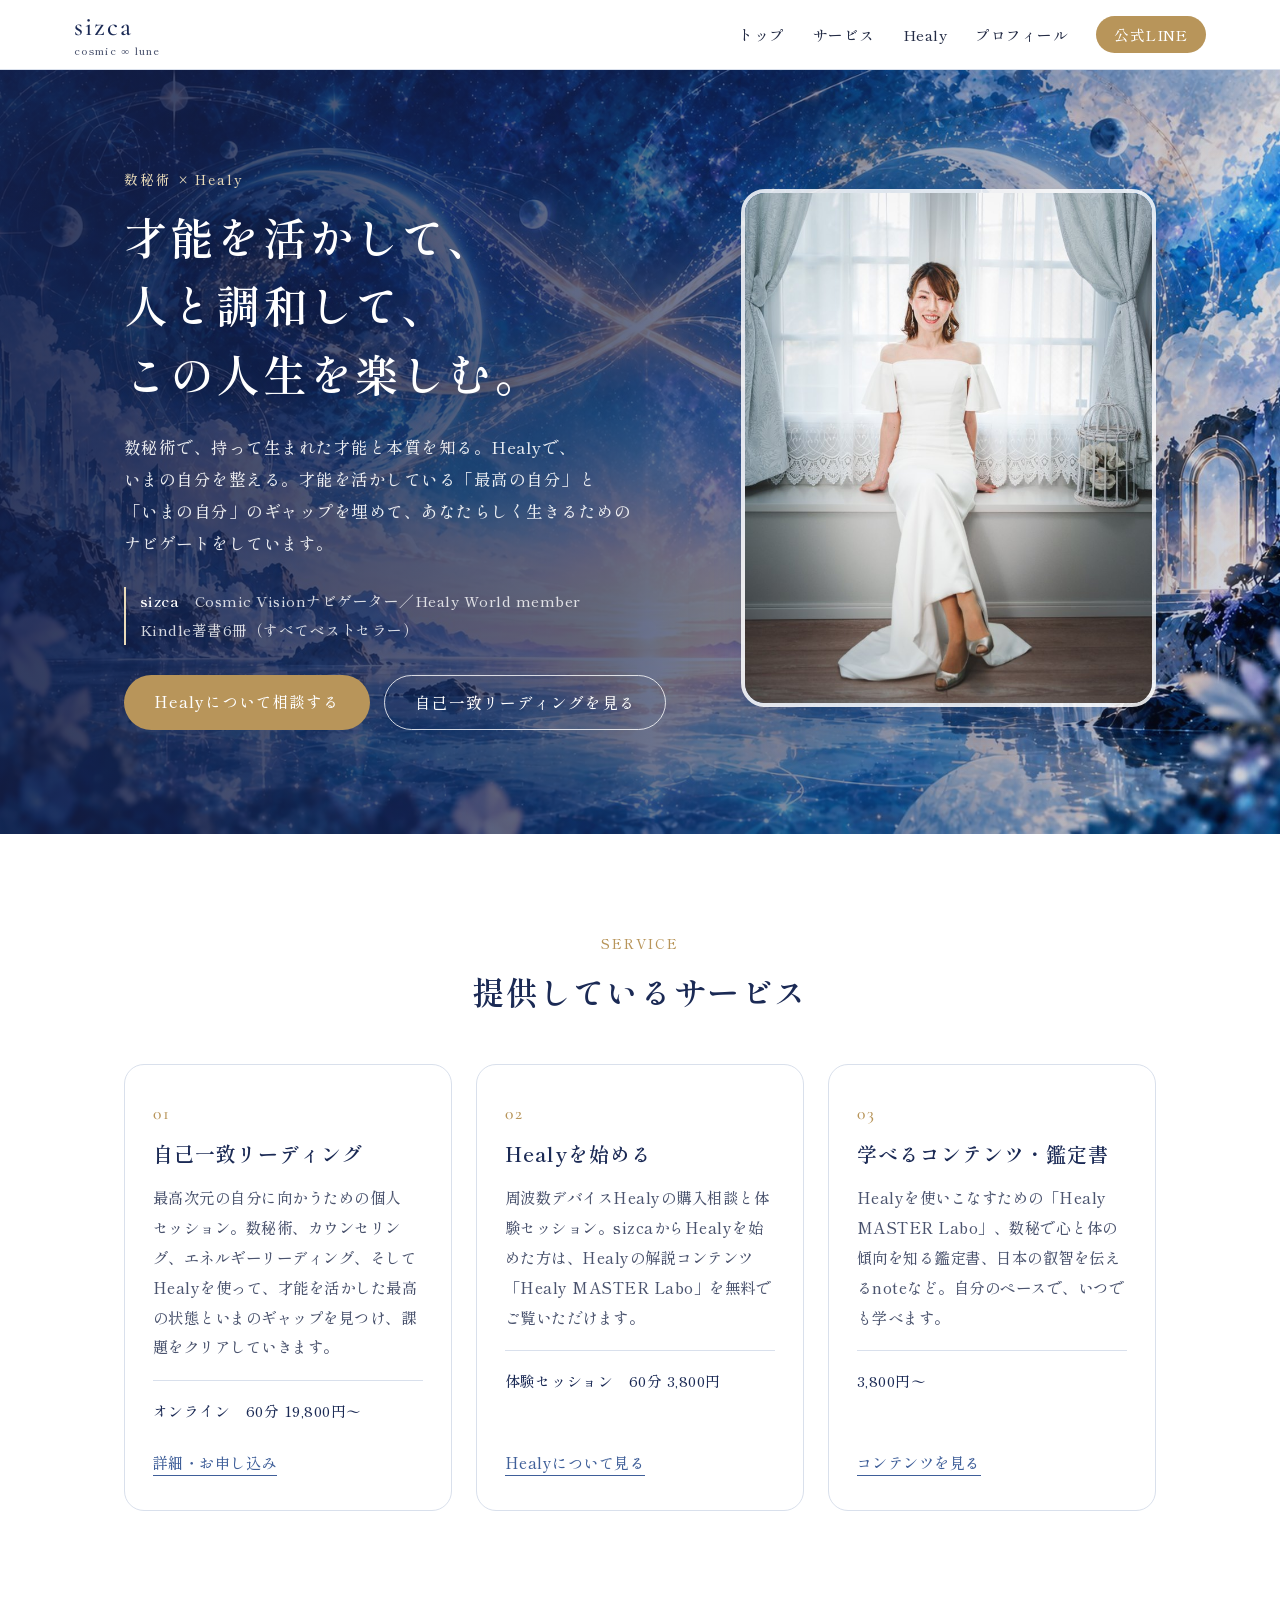
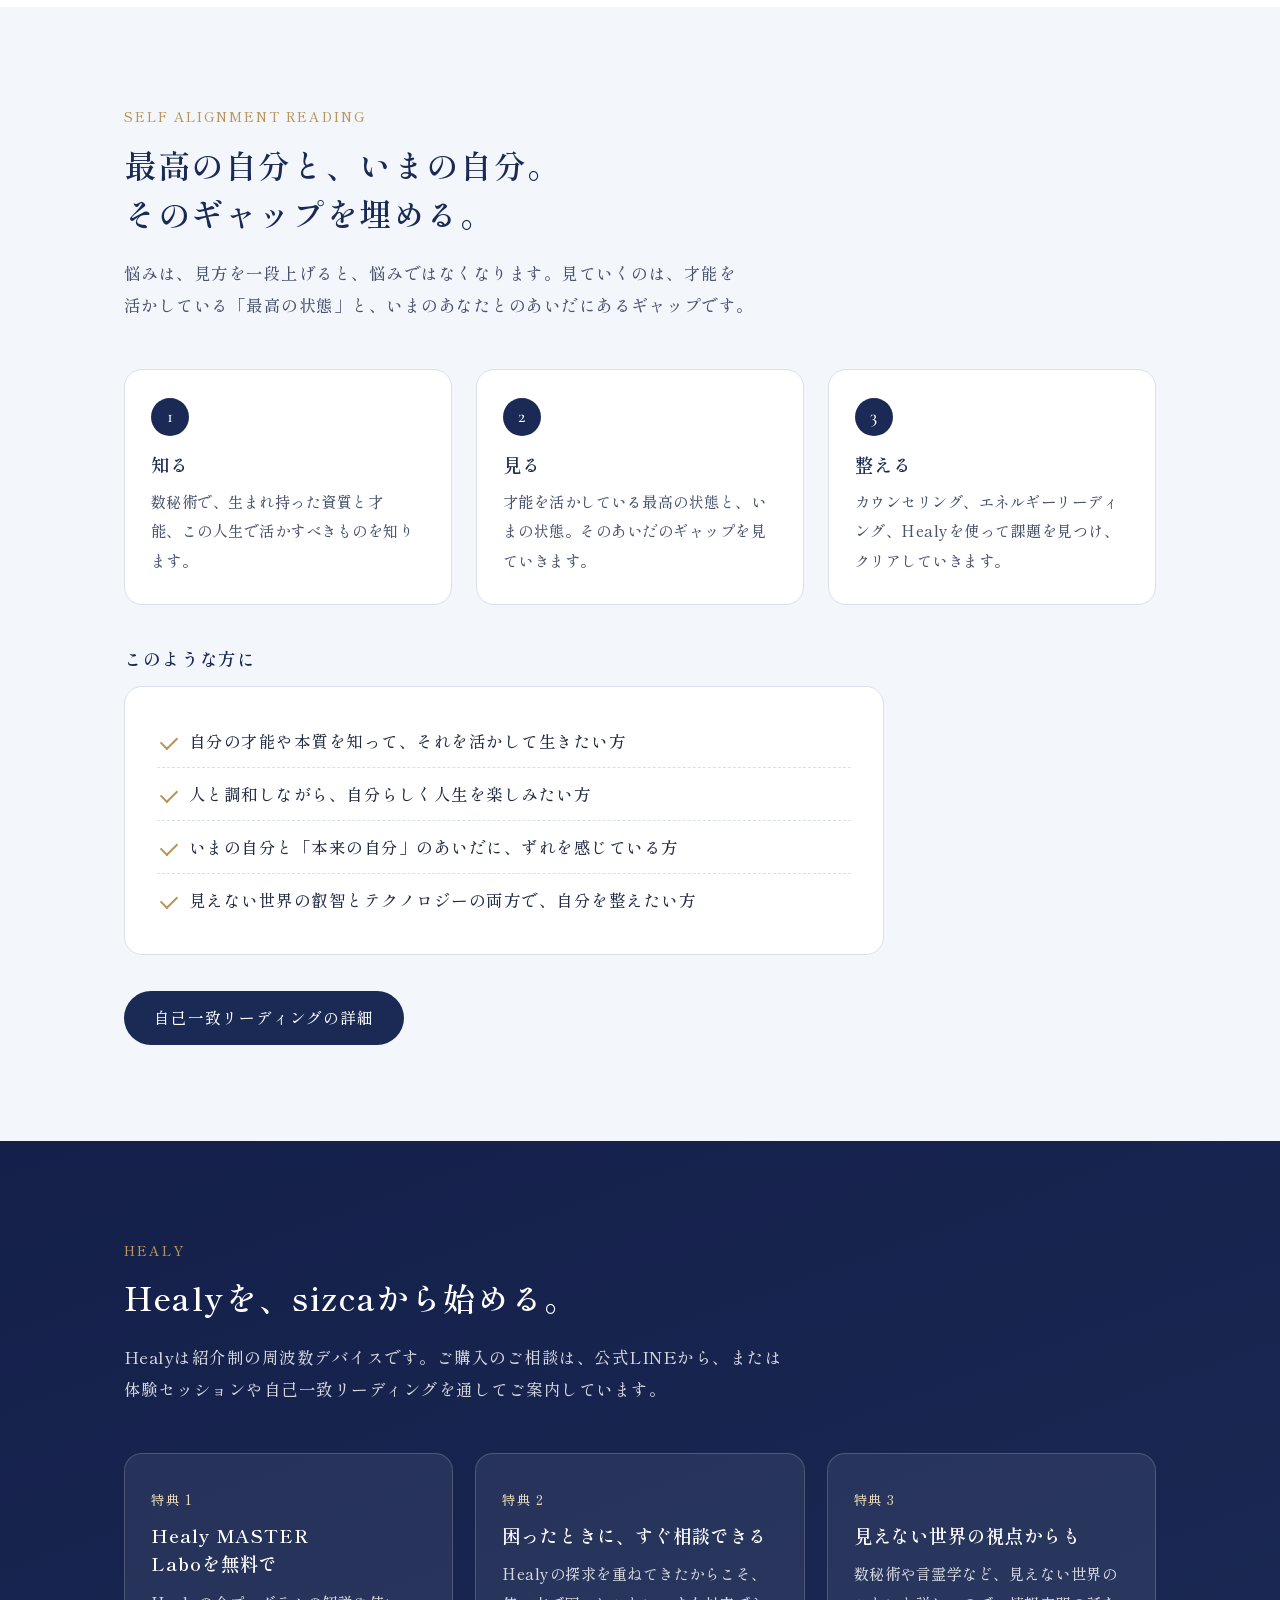
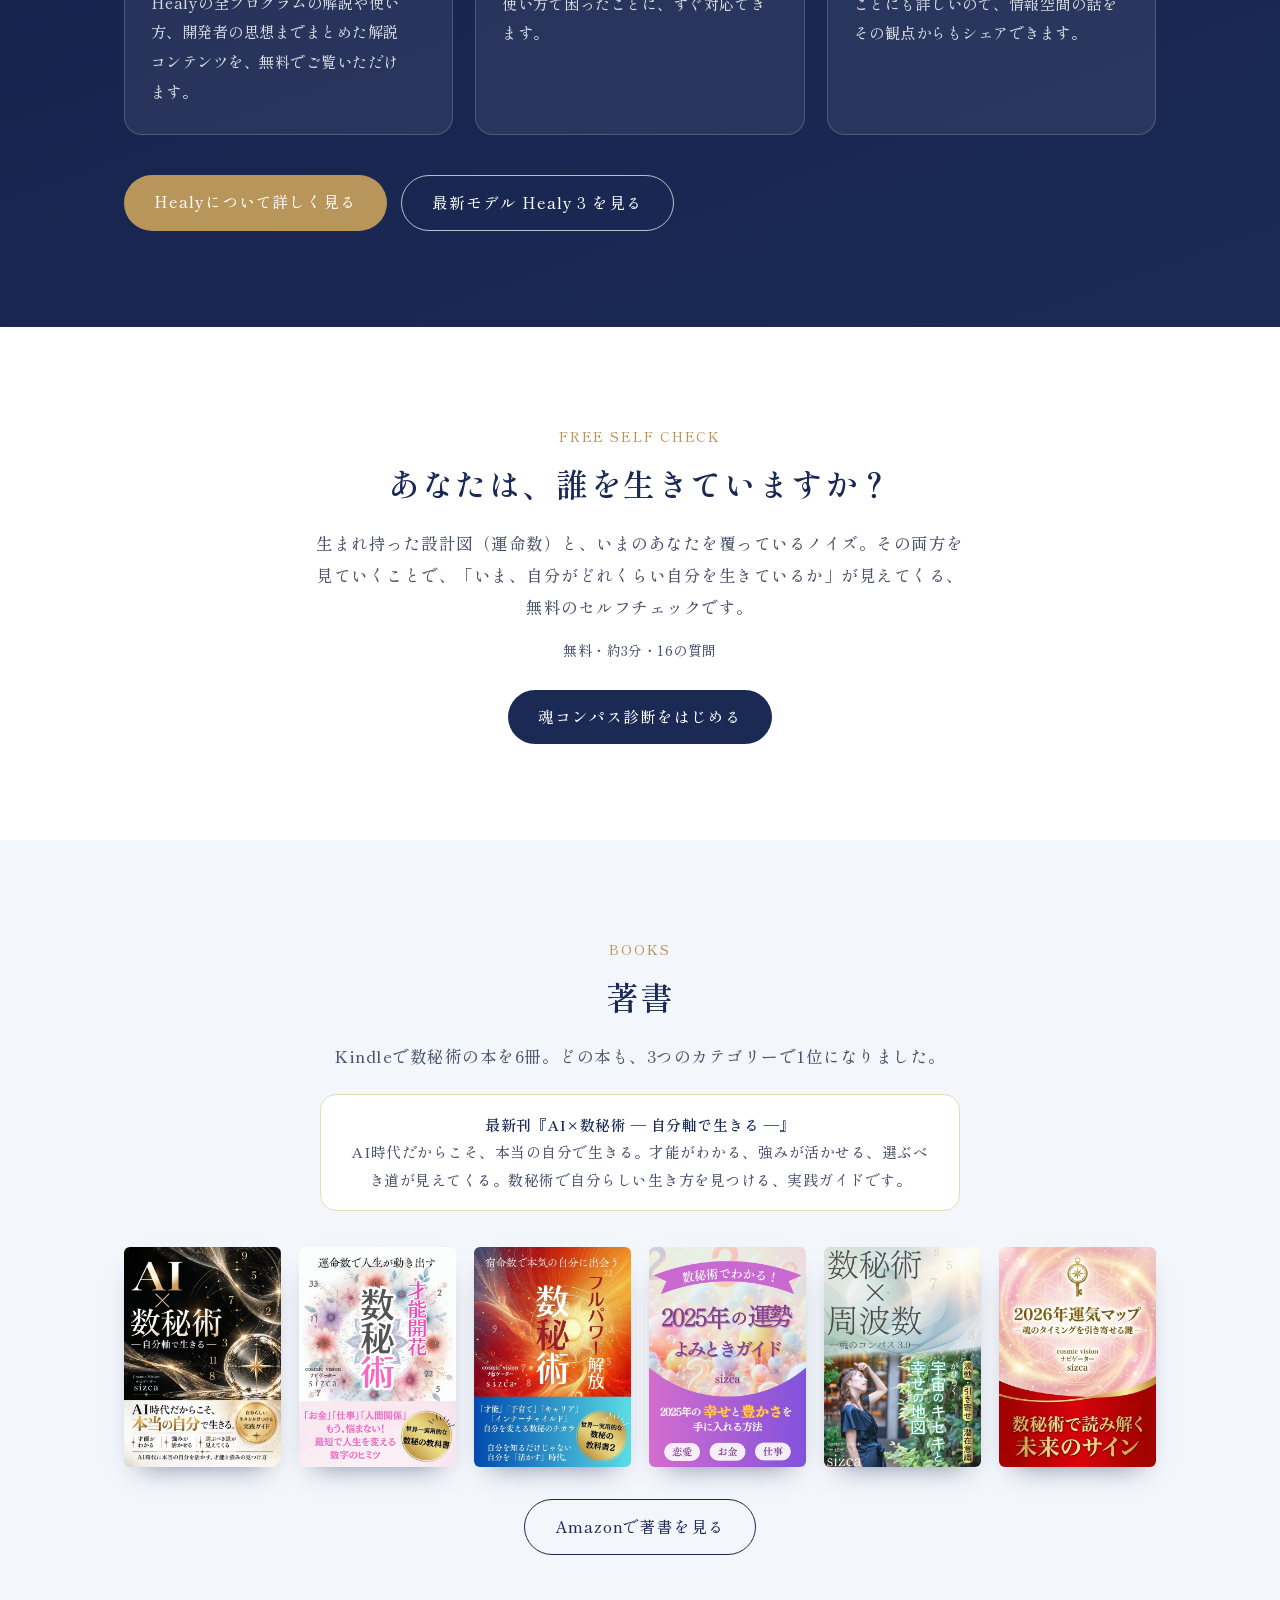
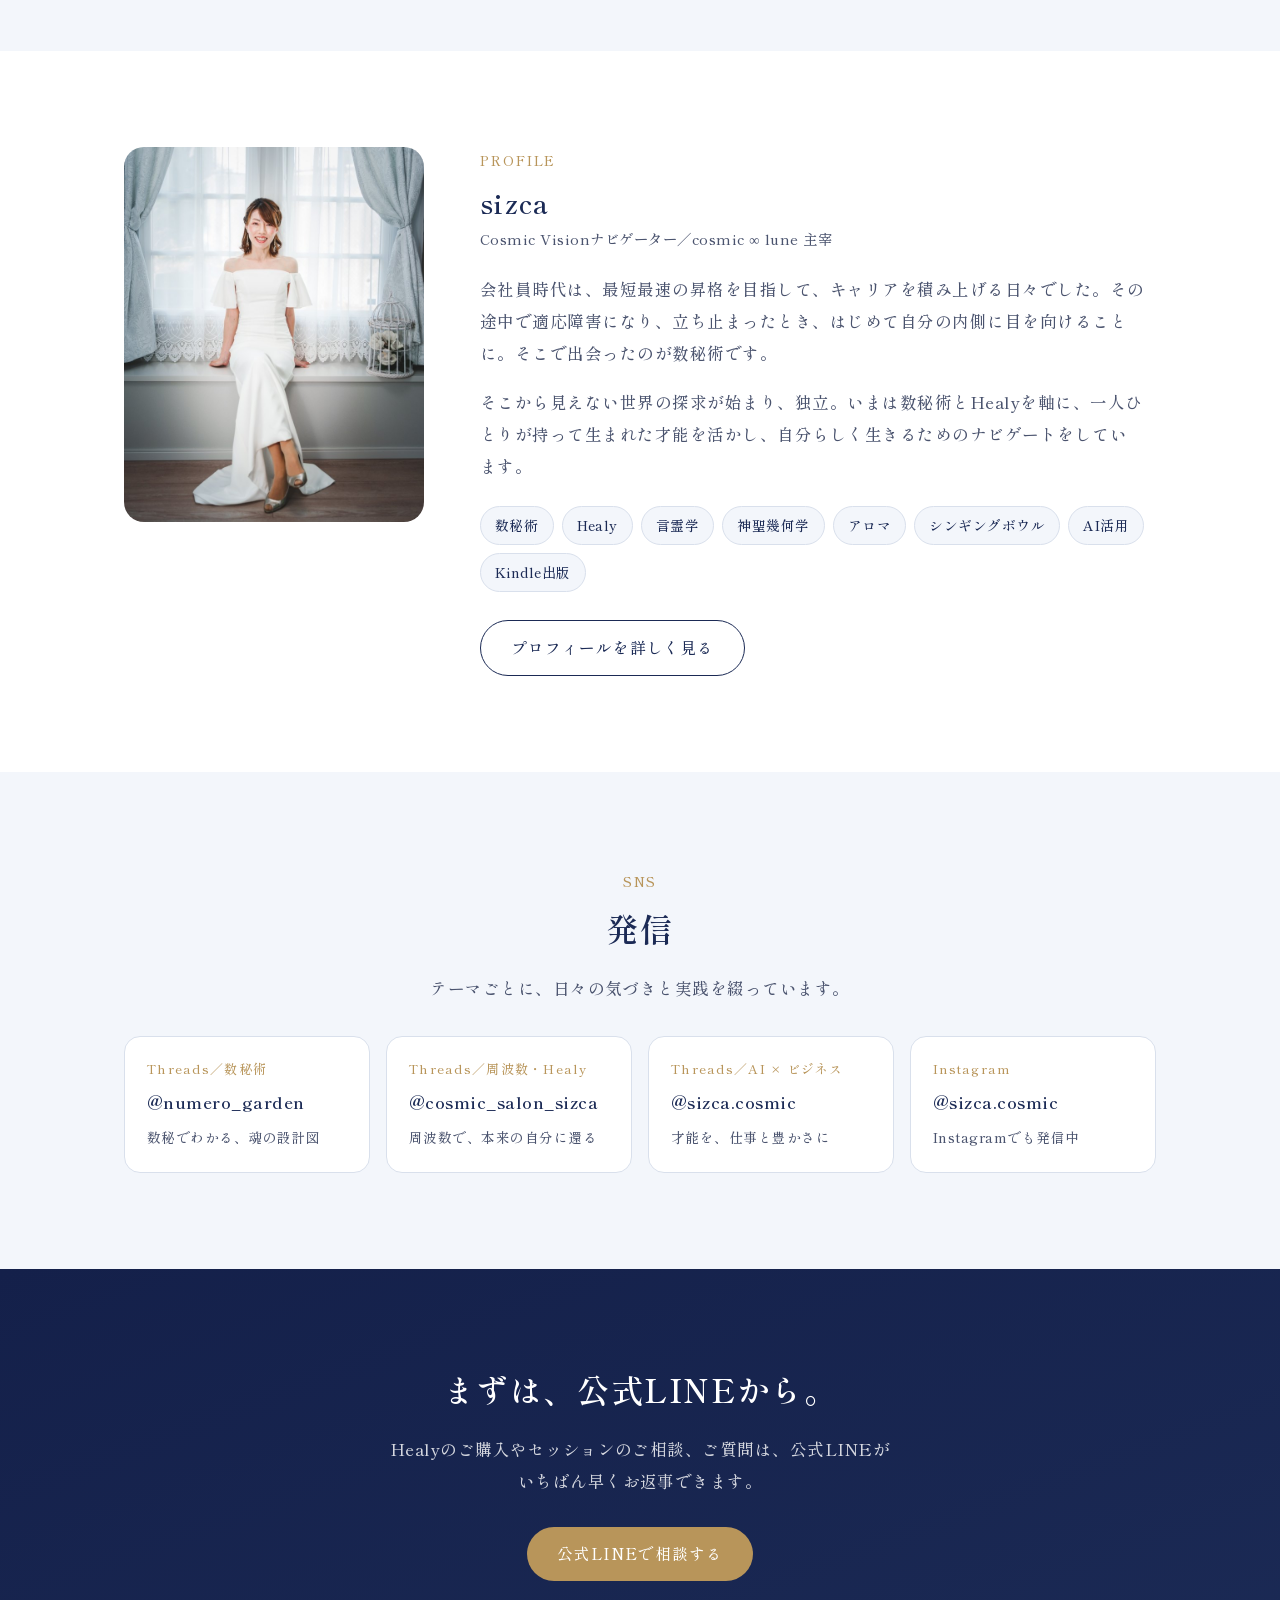
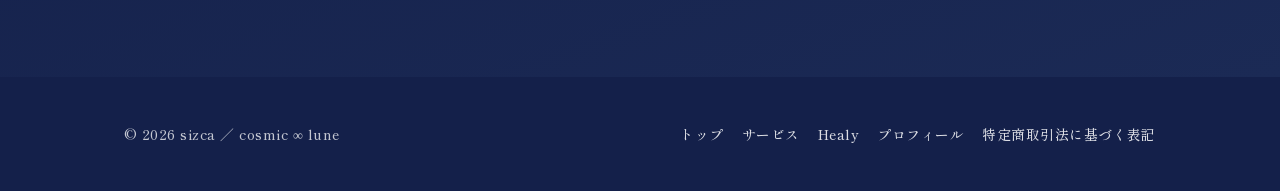
==== commit 66b01878: "トップ・プロフィール・スタイルを修正 Co-Authored-By: Claude Opus 5.5 <noreply@anthropic.com>" ====
--- a/index.html
+++ b/index.html
@@ -143,8 +143,8 @@
   <div class="wrap center">
     <span class="eyebrow">BOOKS</span>
     <h2 class="sec-title">著書</h2>
-    <p class="sec-lead">Kindleで数秘術の本を6冊。すべてベストセラーになりました。</p>
-    <span class="book-new">最新刊『AI×数秘術 ― 自分軸で生きる ―』は、3つのカテゴリーで1位に</span>
+    <p class="sec-lead">Kindleで数秘術の本を6冊。どの本も、3つのカテゴリーで1位になりました。</p>
+    <p class="book-new"><b>最新刊『AI×数秘術 ― 自分軸で生きる ―』</b><br>AI時代だからこそ、本当の自分で生きる。才能がわかる、強みが活かせる、選ぶべき道が見えてくる。数秘術で自分らしい生き方を見つける、実践ガイドです。</p>
     <div class="books">
       <a href="https://amzn.to/4oQjbuK" target="_blank" rel="noopener"><img src="images/book6.jpg" alt="AI×数秘術 ― 自分軸で生きる ―" loading="lazy" width="560" height="787"></a>
       <a href="https://amzn.to/4oQjbuK" target="_blank" rel="noopener"><img src="images/book1.jpg" alt="sizcaの著書" loading="lazy" width="560" height="788"></a>
--- a/style.css
+++ b/style.css
@@ -19,7 +19,7 @@
   color:var(--ink);background:var(--paper);
   line-break:strict;
 }
-img{max-width:100%;display:block}
+img{max-width:100%;height:auto;display:block}
 a{color:inherit}
 h1,h2,h3,.sec-lead,.hero .lead{word-break:auto-phrase}
 h1,h2,h3{font-weight:600;line-height:1.55;letter-spacing:.05em;text-wrap:balance;color:var(--deep)}
@@ -111,9 +111,11 @@
 
 /* books */
 .books{display:grid;grid-template-columns:repeat(6,1fr);gap:18px;margin:36px 0 32px}
+.books img{width:100%;aspect-ratio:560/787;object-fit:cover}
 .books a{display:block;border-radius:6px;overflow:hidden;box-shadow:0 14px 26px -16px rgba(27,42,85,.6);transition:transform .25s}
 .books a:hover{transform:translateY(-4px)}
-.book-new{display:inline-block;font-size:.88rem;background:#fff;border:1px solid var(--gold-soft);color:var(--deep);padding:6px 16px;border-radius:999px;margin-top:10px}
+.book-new{max-width:640px;margin:22px auto 0;font-size:.93rem;background:#fff;border:1px solid var(--gold-soft);color:var(--ink-soft);padding:16px 24px;border-radius:16px;line-height:1.85}
+.book-new b{color:var(--deep);font-weight:600}
 
 /* profile summary */
 .prof{display:grid;grid-template-columns:300px 1fr;gap:56px;align-items:start}
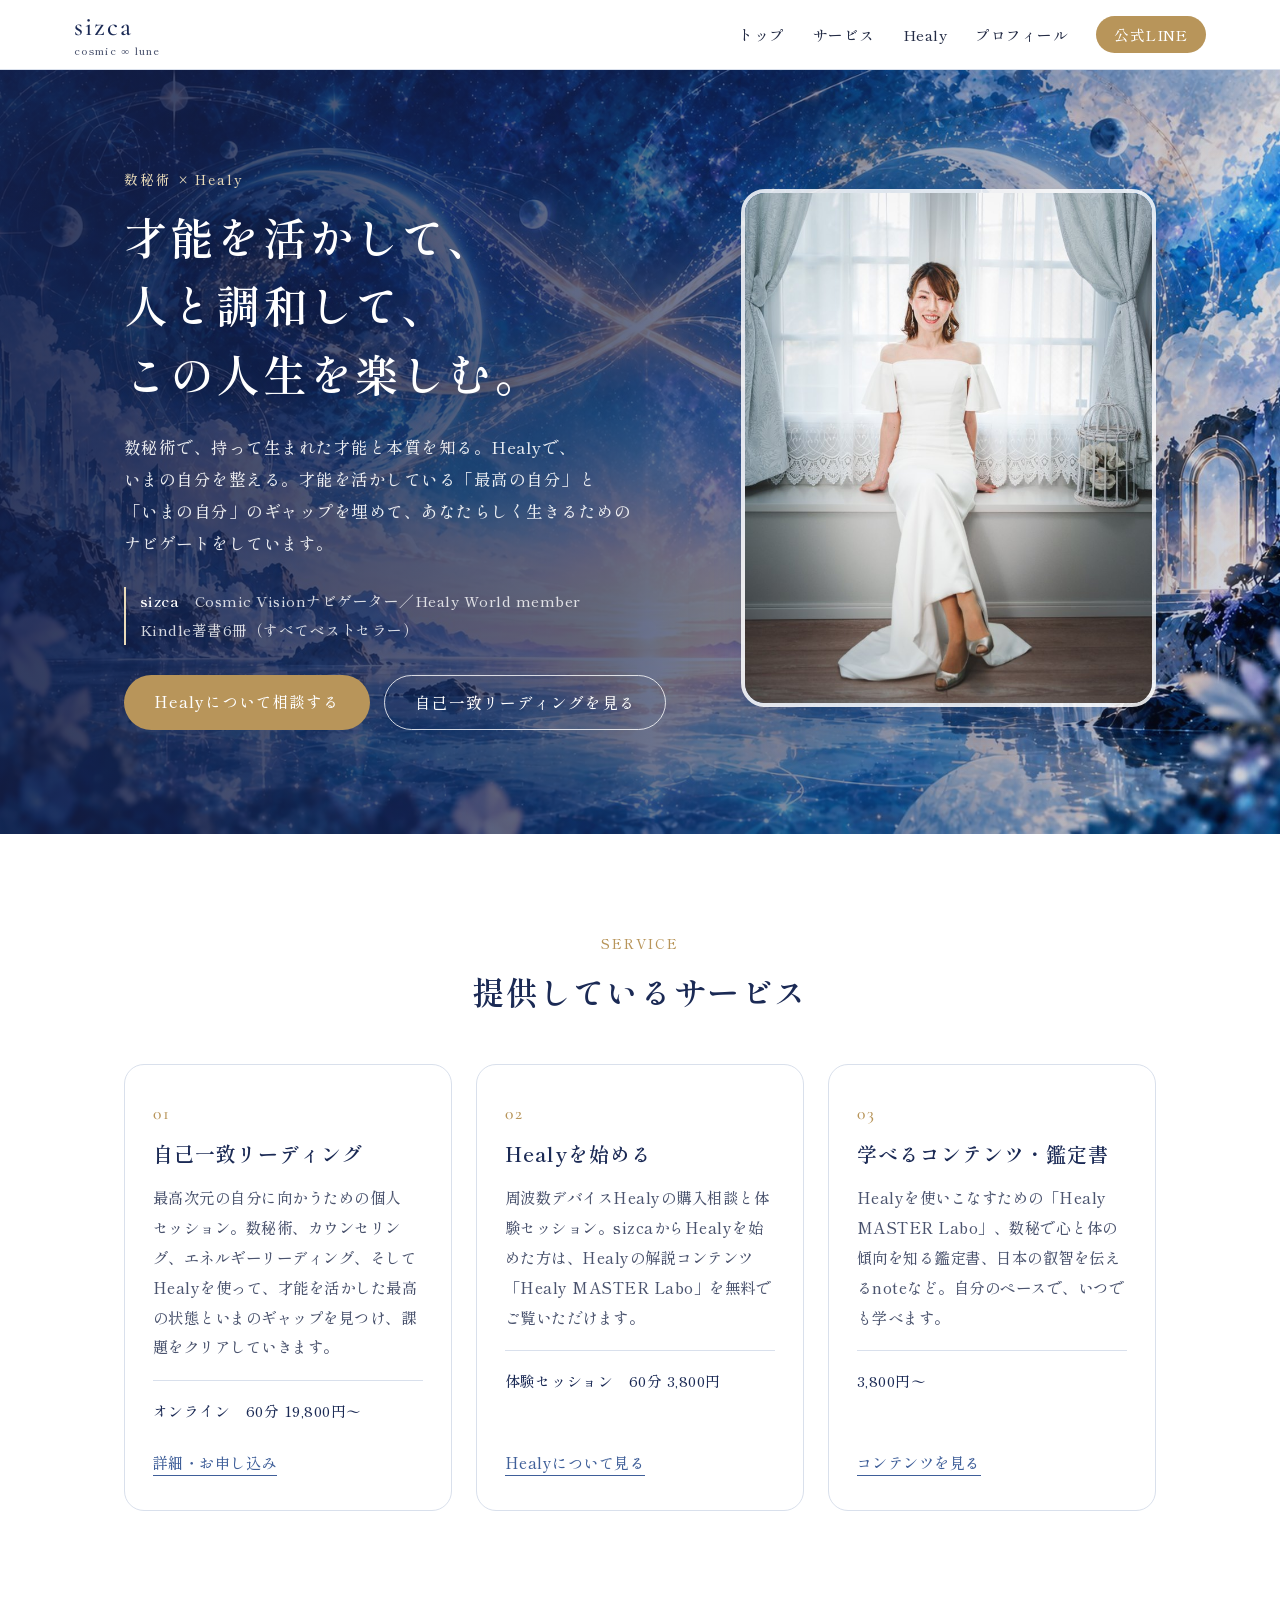
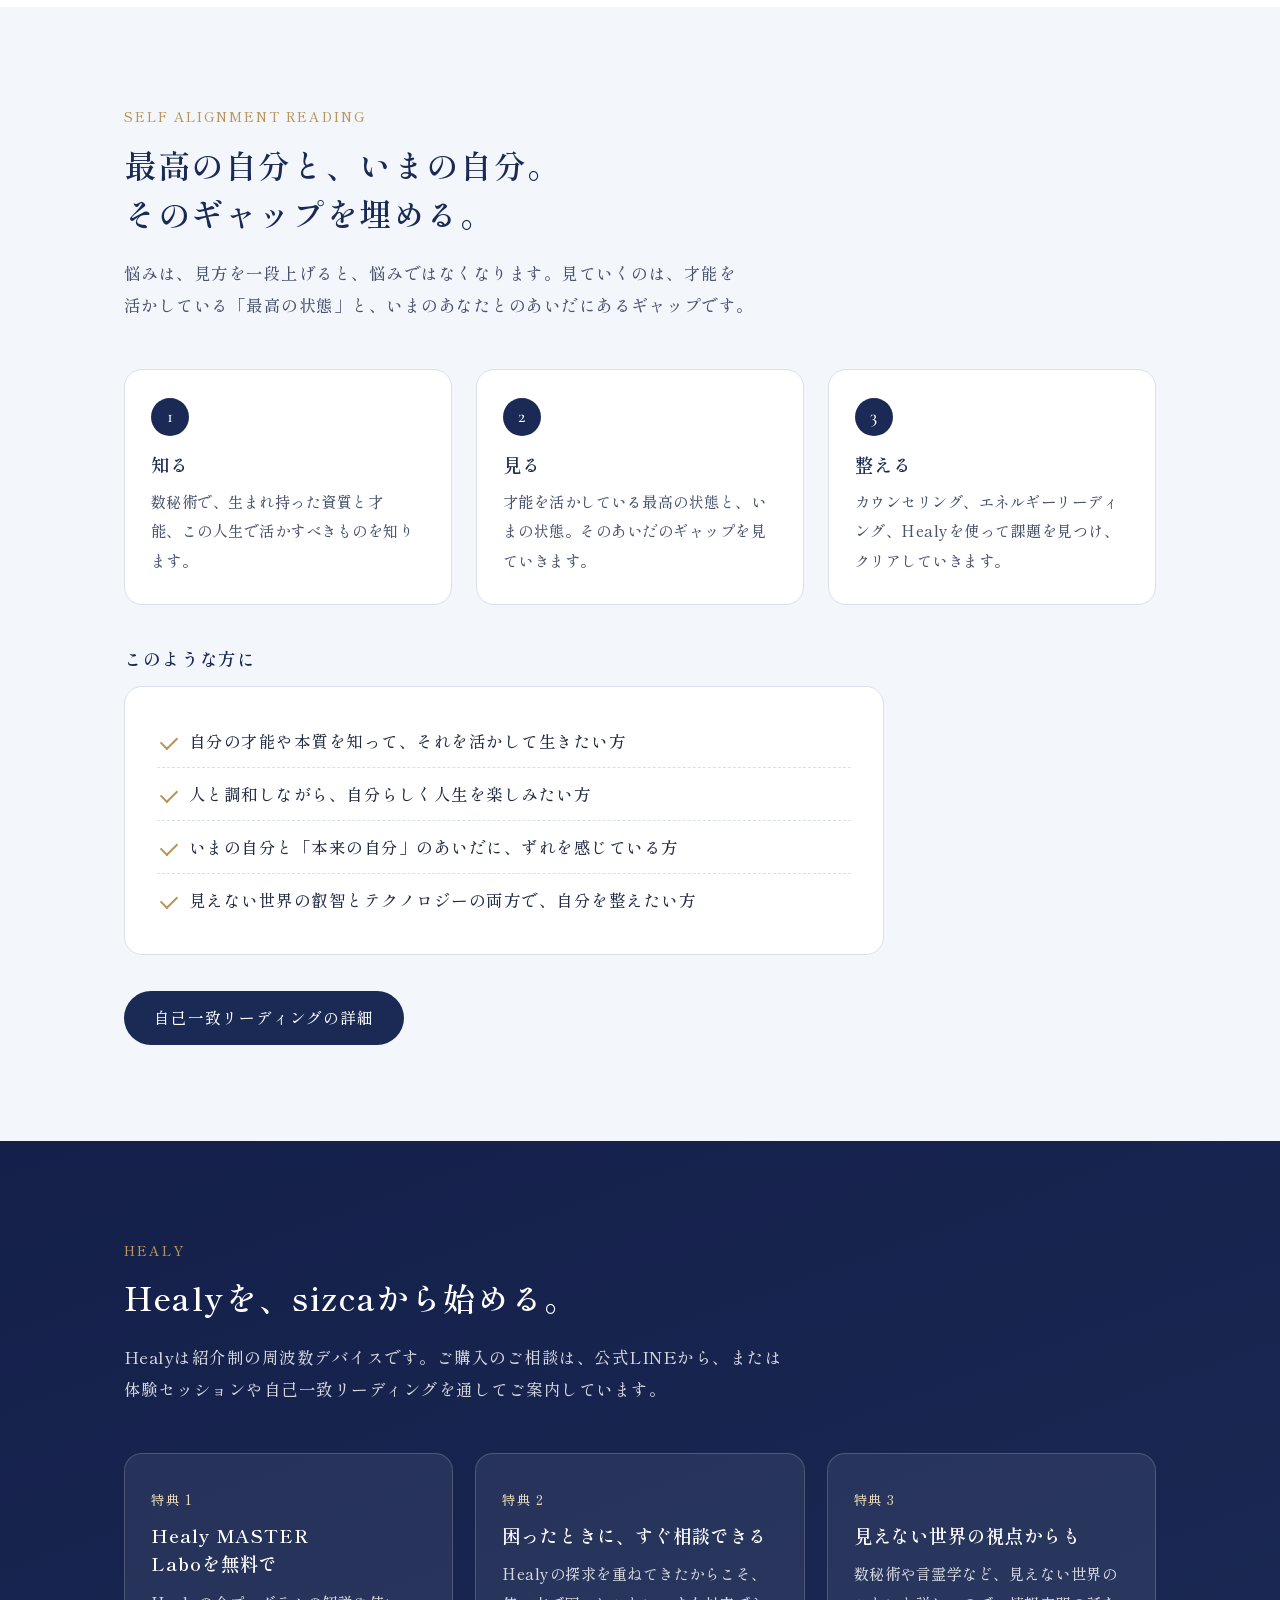
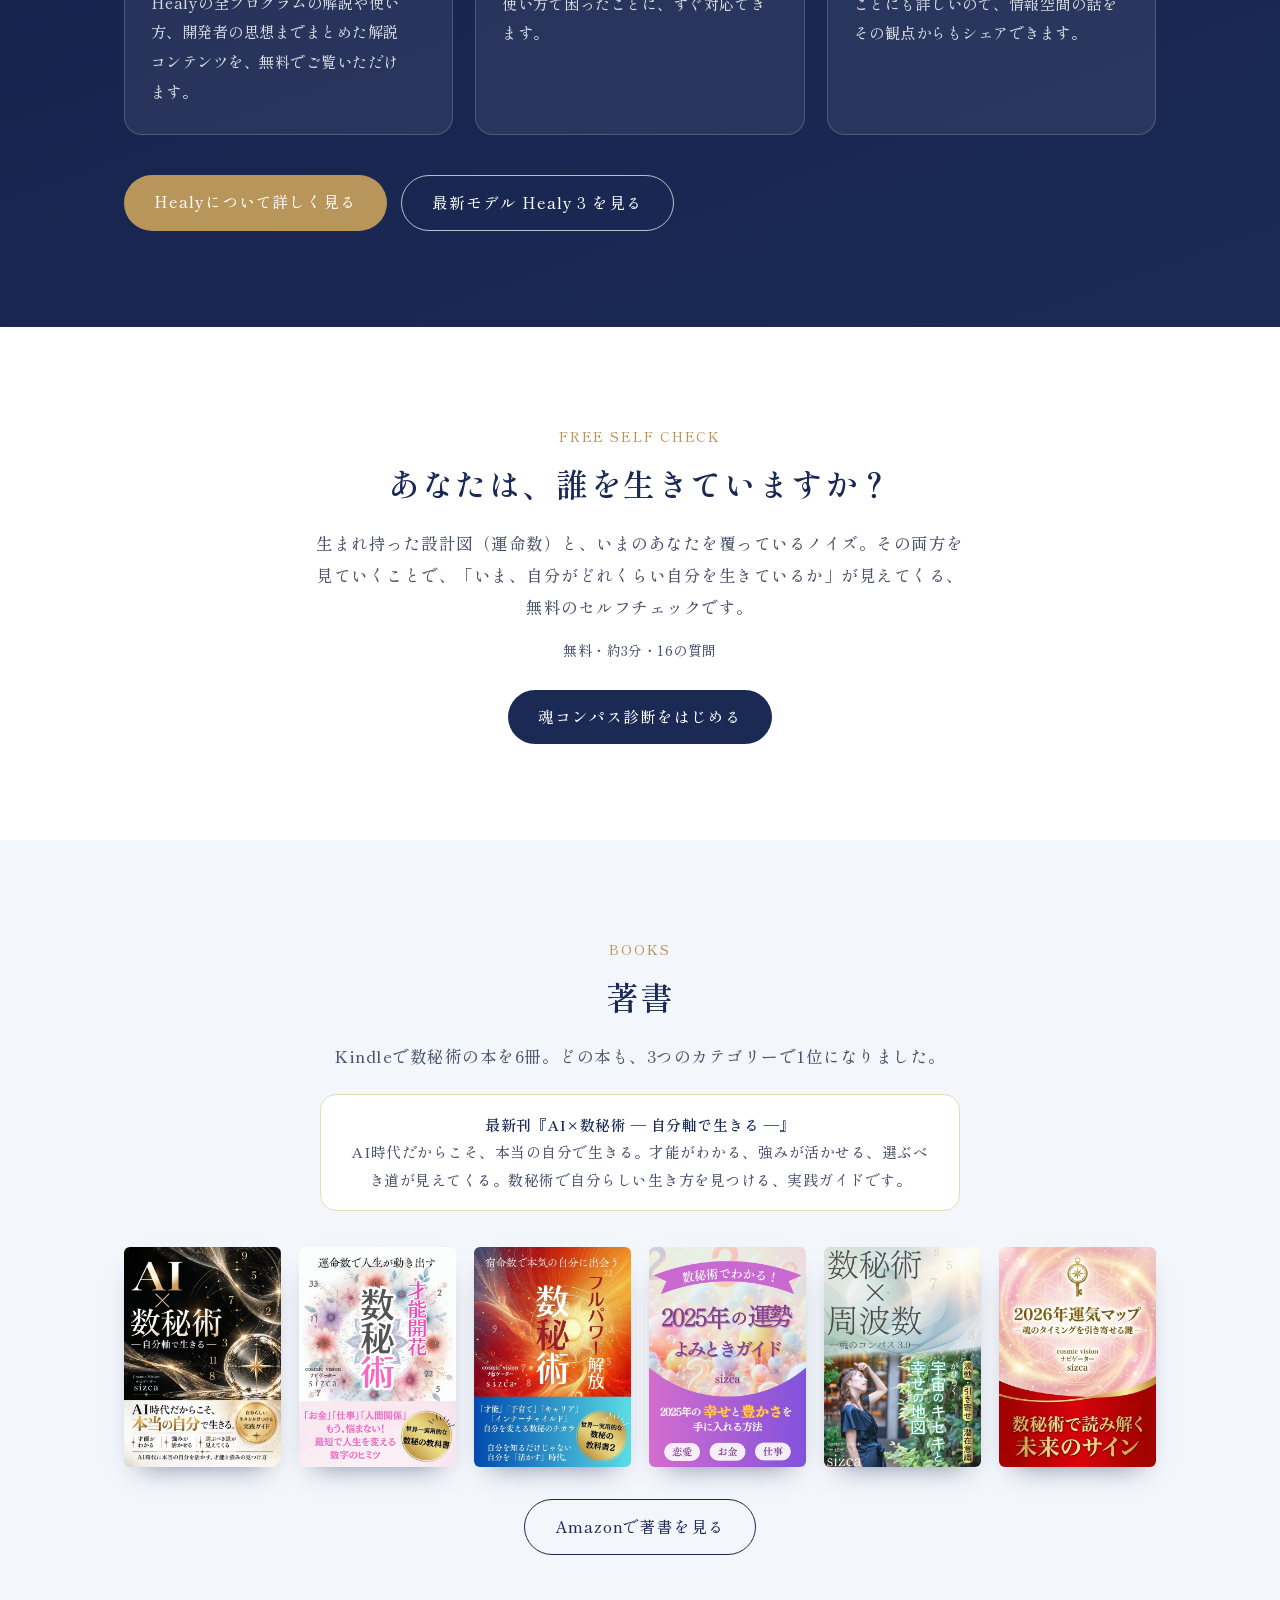
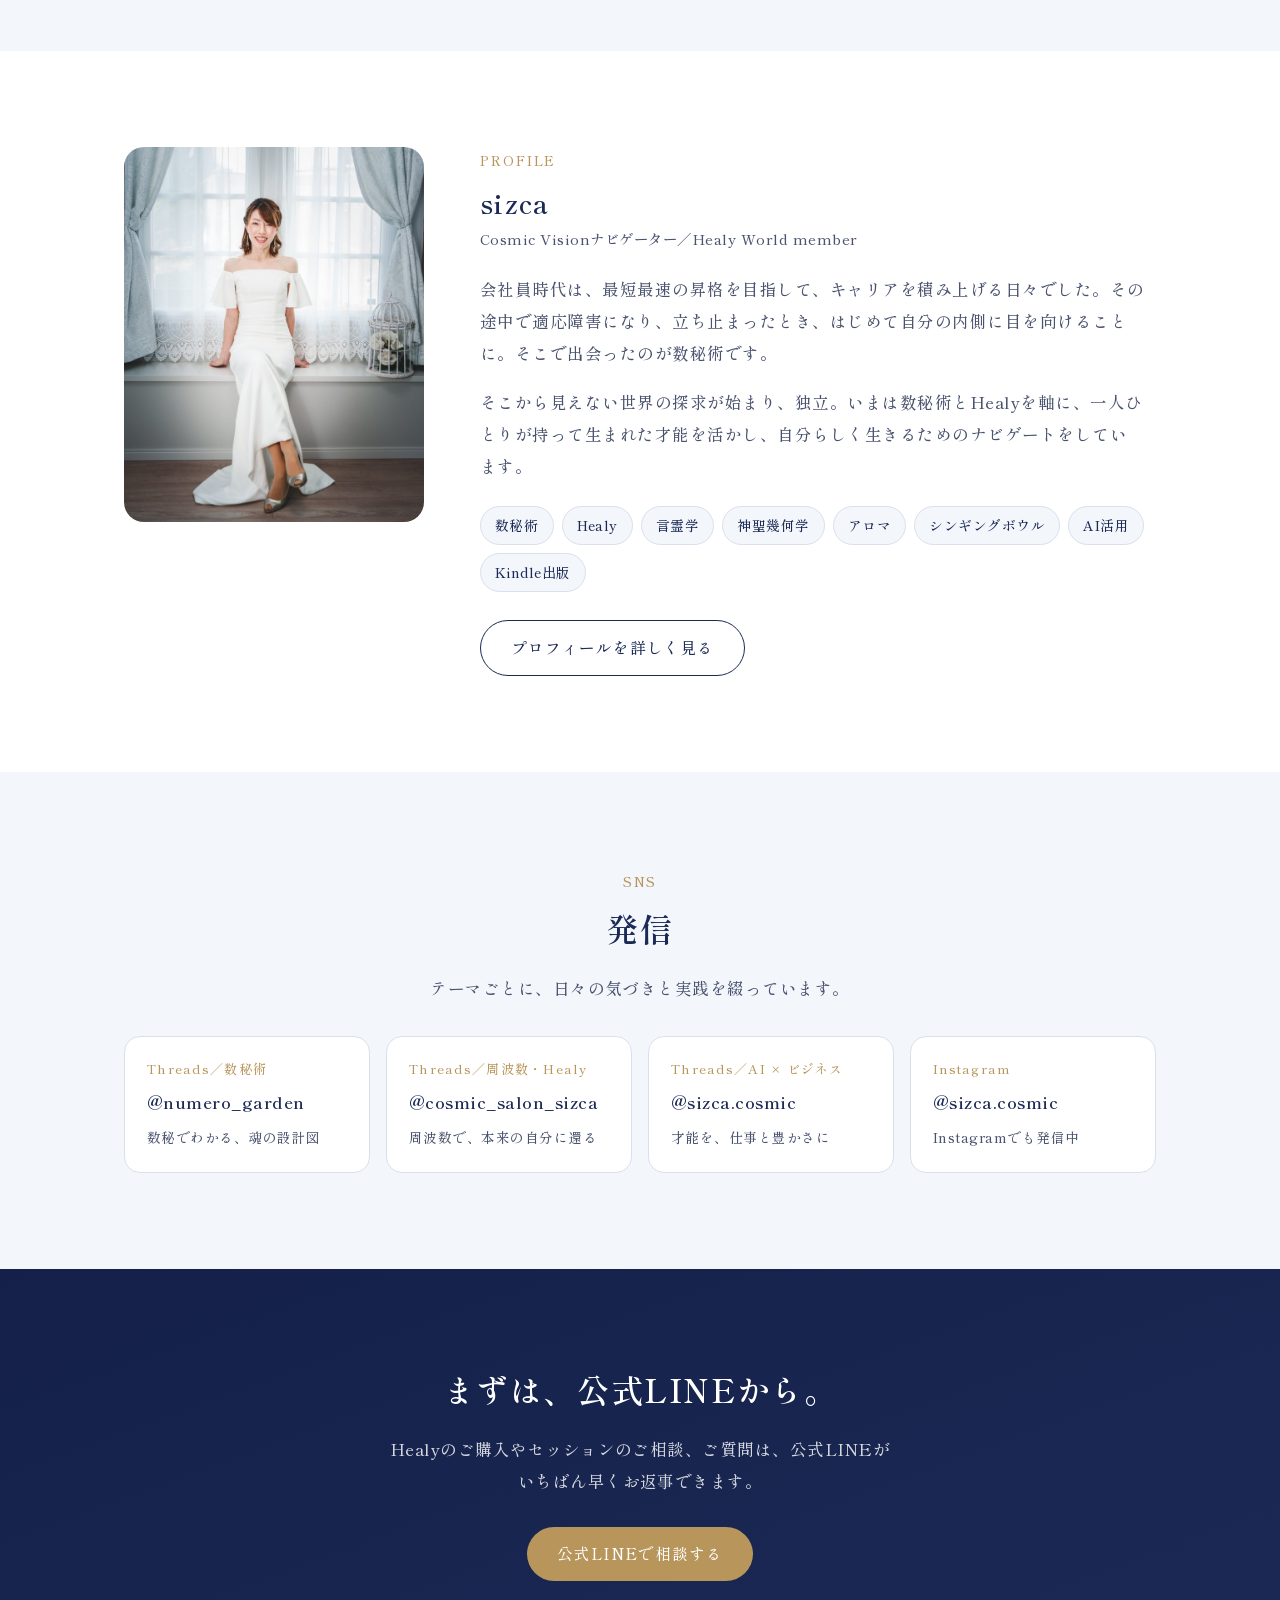
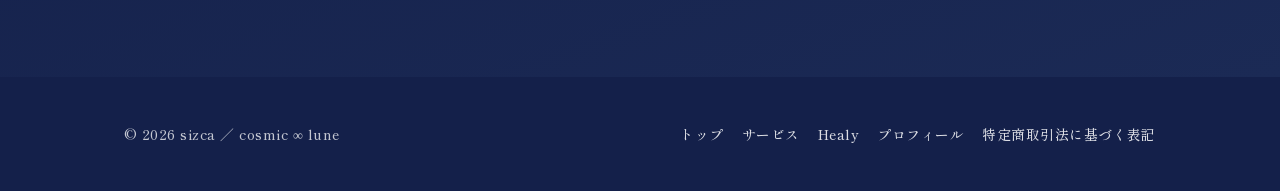
==== commit 52ca6c08: "Healy 3ページ・トップ・プロフィールを修正 Co-Authored-By: Claude Opus 5.5 <noreply@anthropic.com>" ====
--- a/index.html
+++ b/index.html
@@ -164,7 +164,7 @@
       <div>
         <span class="eyebrow">PROFILE</span>
         <h2 class="name">sizca</h2>
-        <p class="title">Cosmic Visionナビゲーター／cosmic ∞ lune 主宰</p>
+        <p class="title">Cosmic Visionナビゲーター／Healy World member</p>
         <p>会社員時代は、最短最速の昇格を目指して、キャリアを積み上げる日々でした。その途中で適応障害になり、立ち止まったとき、はじめて自分の内側に目を向けることに。そこで出会ったのが数秘術です。</p>
         <p>そこから見えない世界の探求が始まり、独立。いまは数秘術とHealyを軸に、一人ひとりが持って生まれた才能を活かし、自分らしく生きるためのナビゲートをしています。</p>
         <div class="skills">
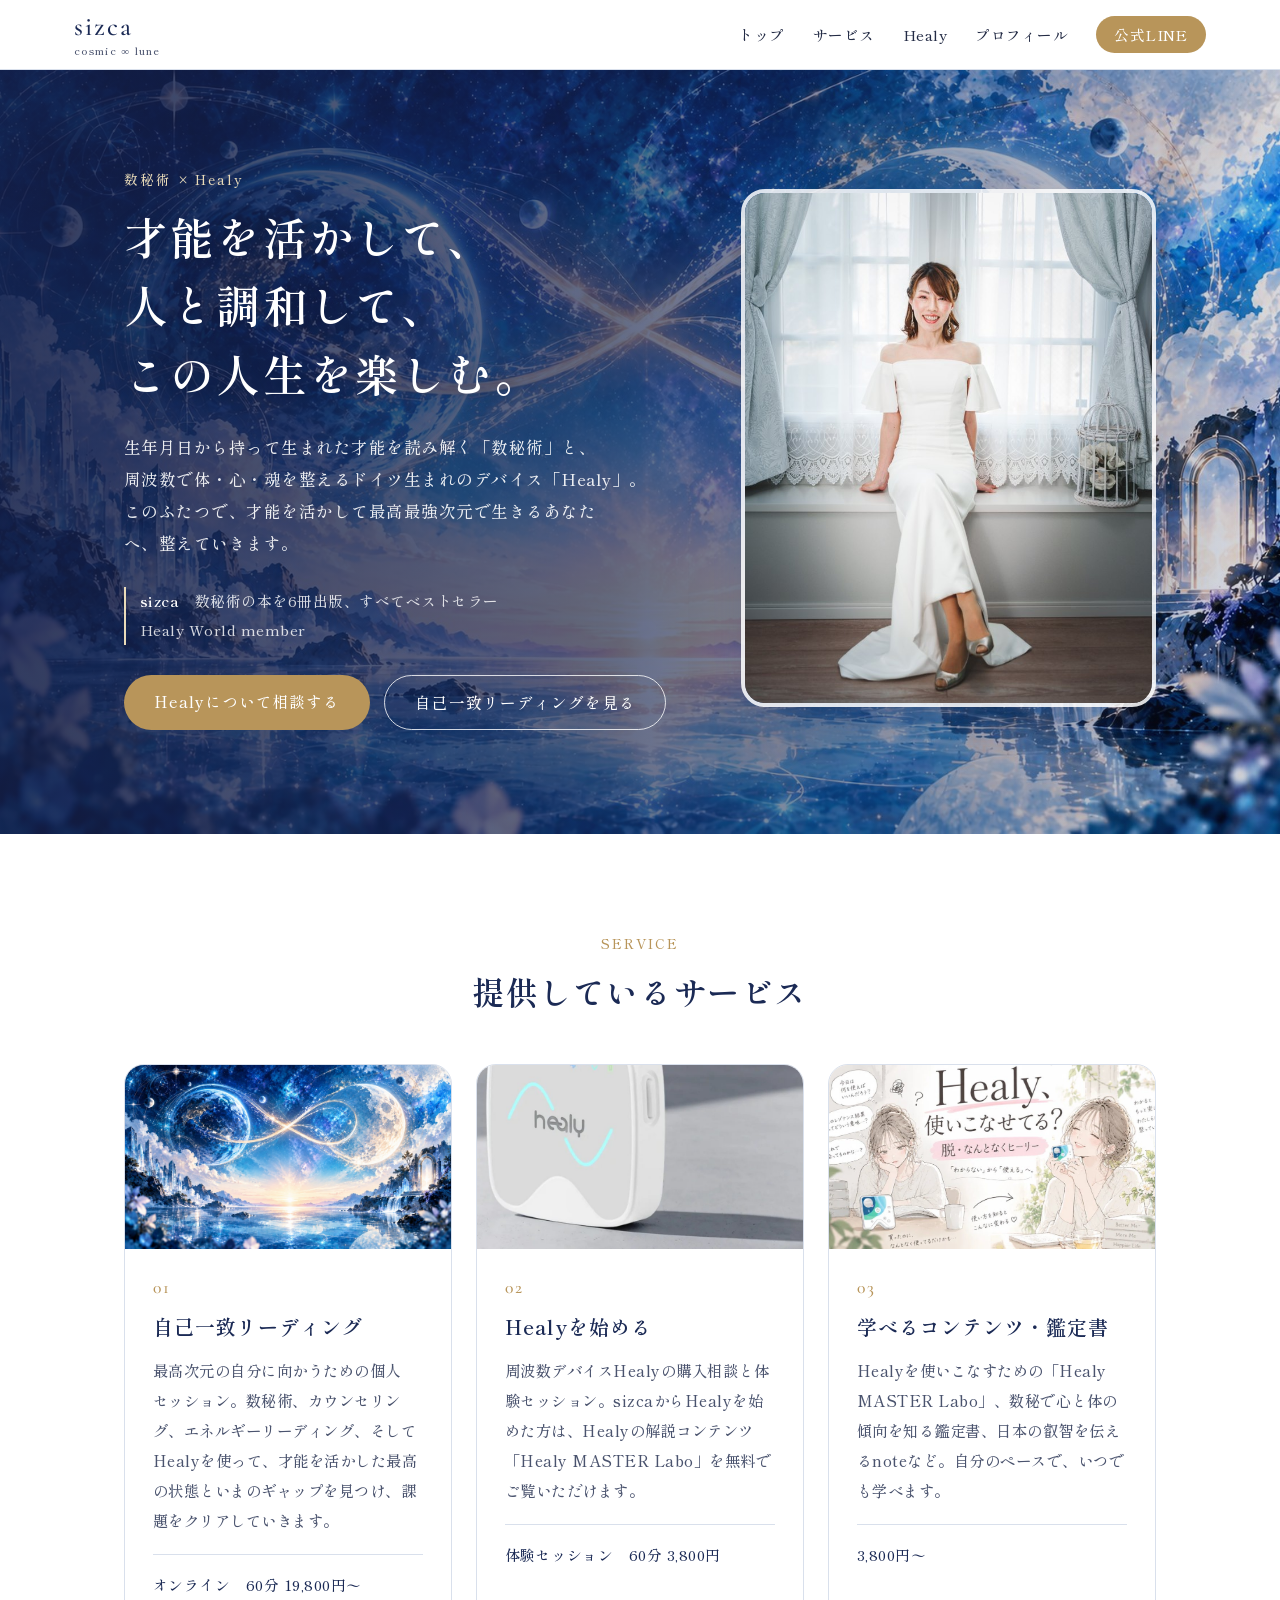
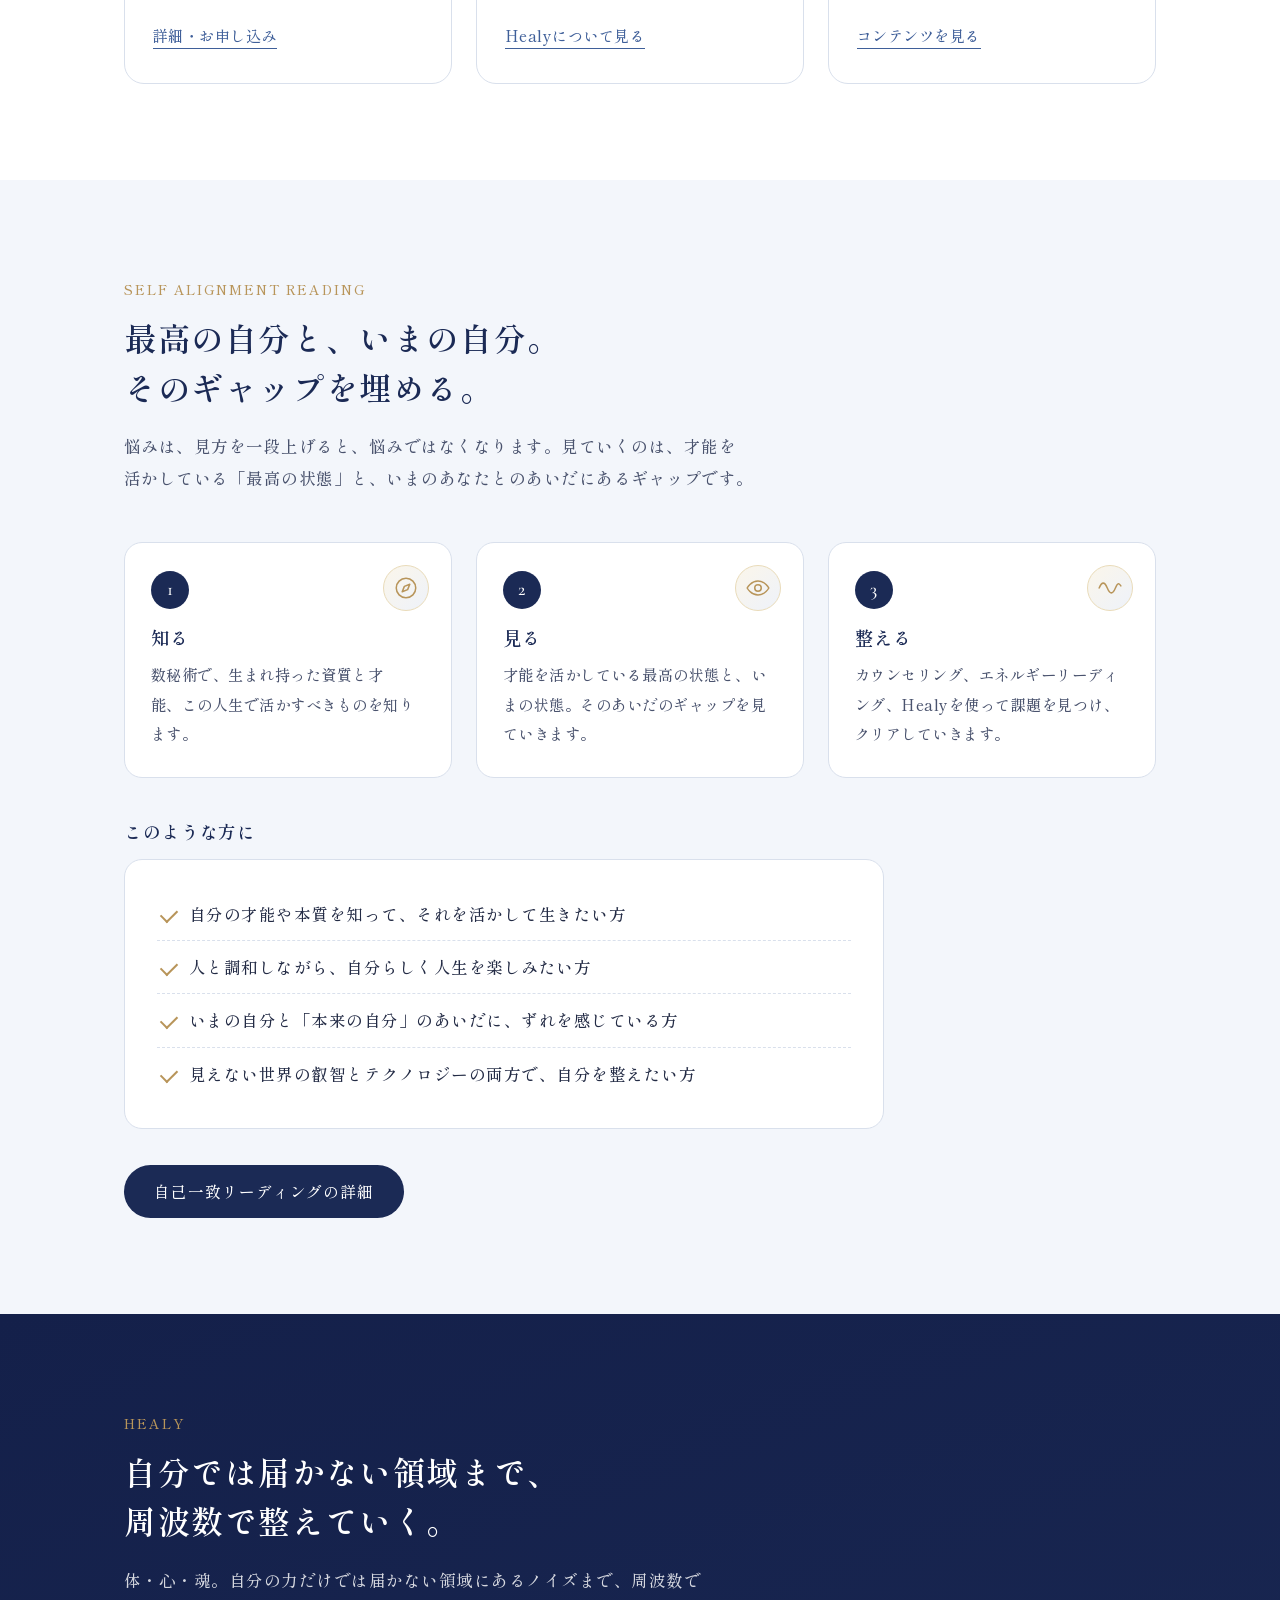
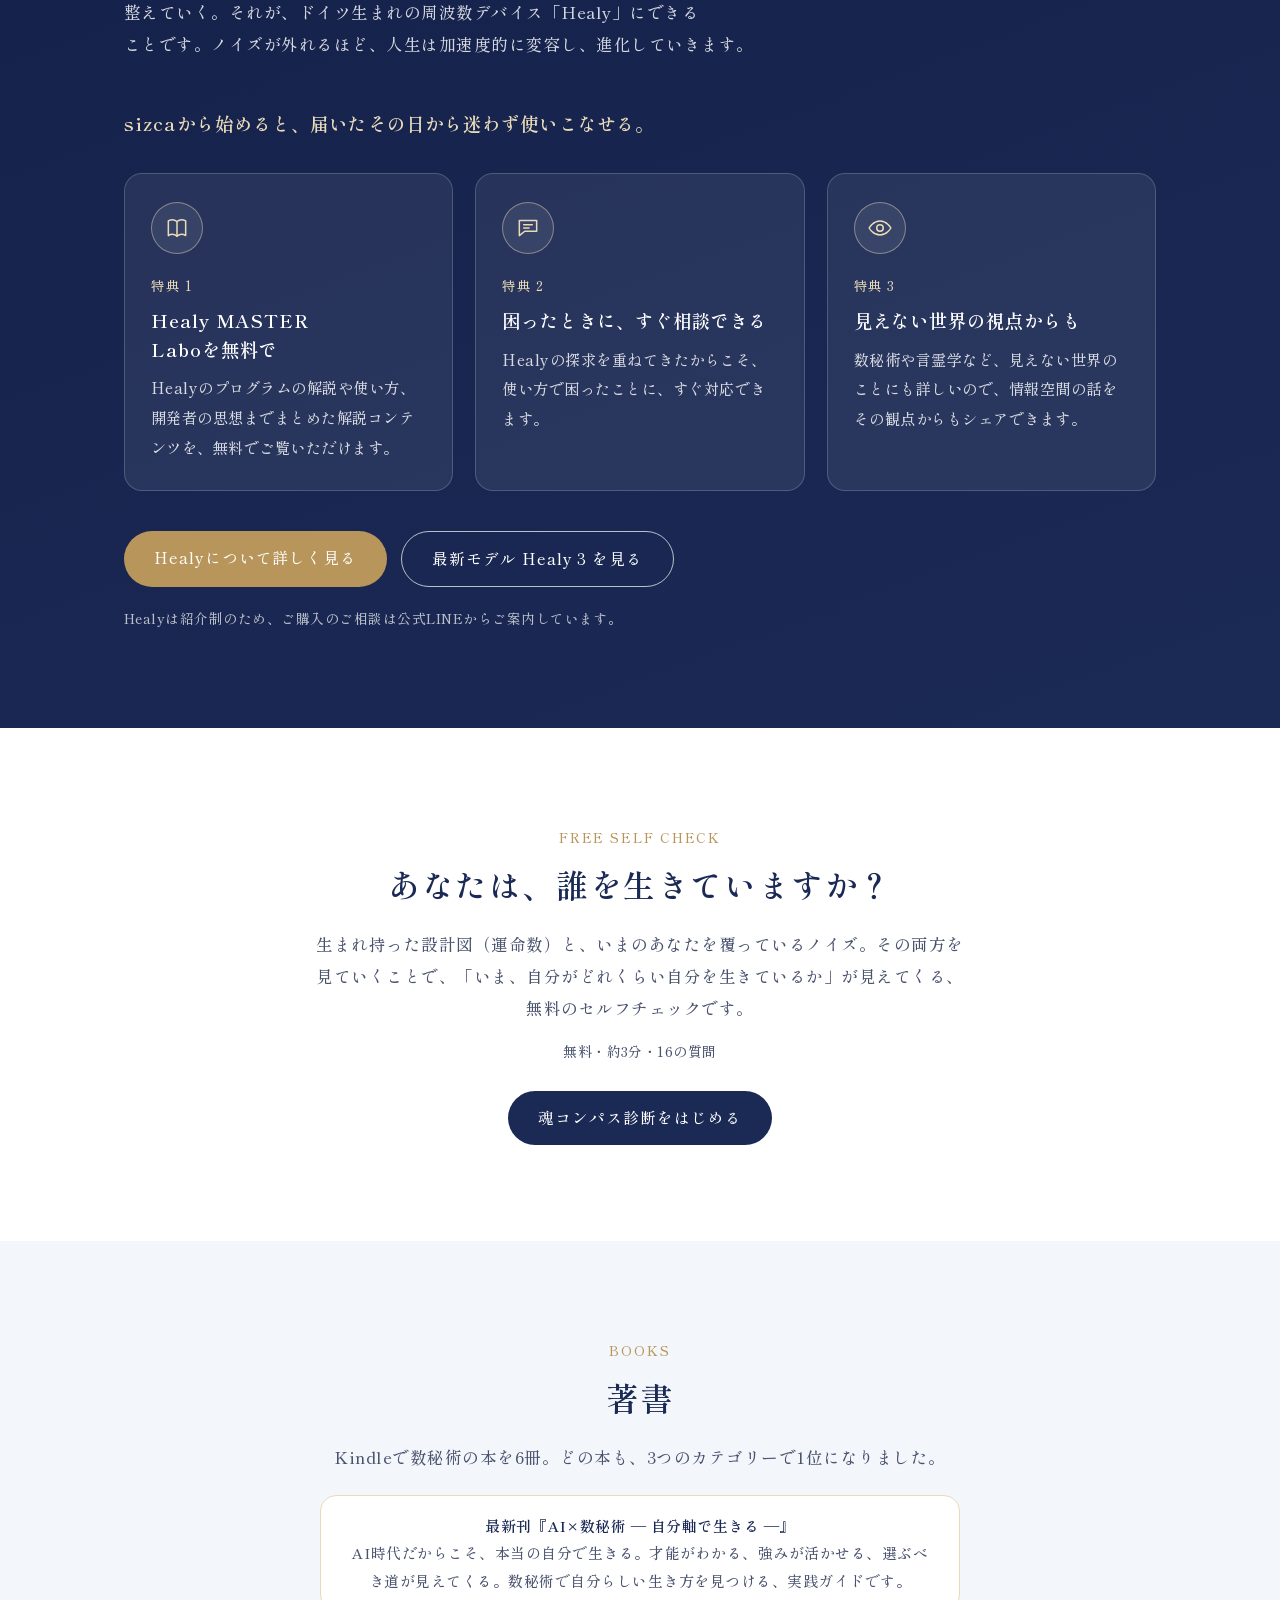
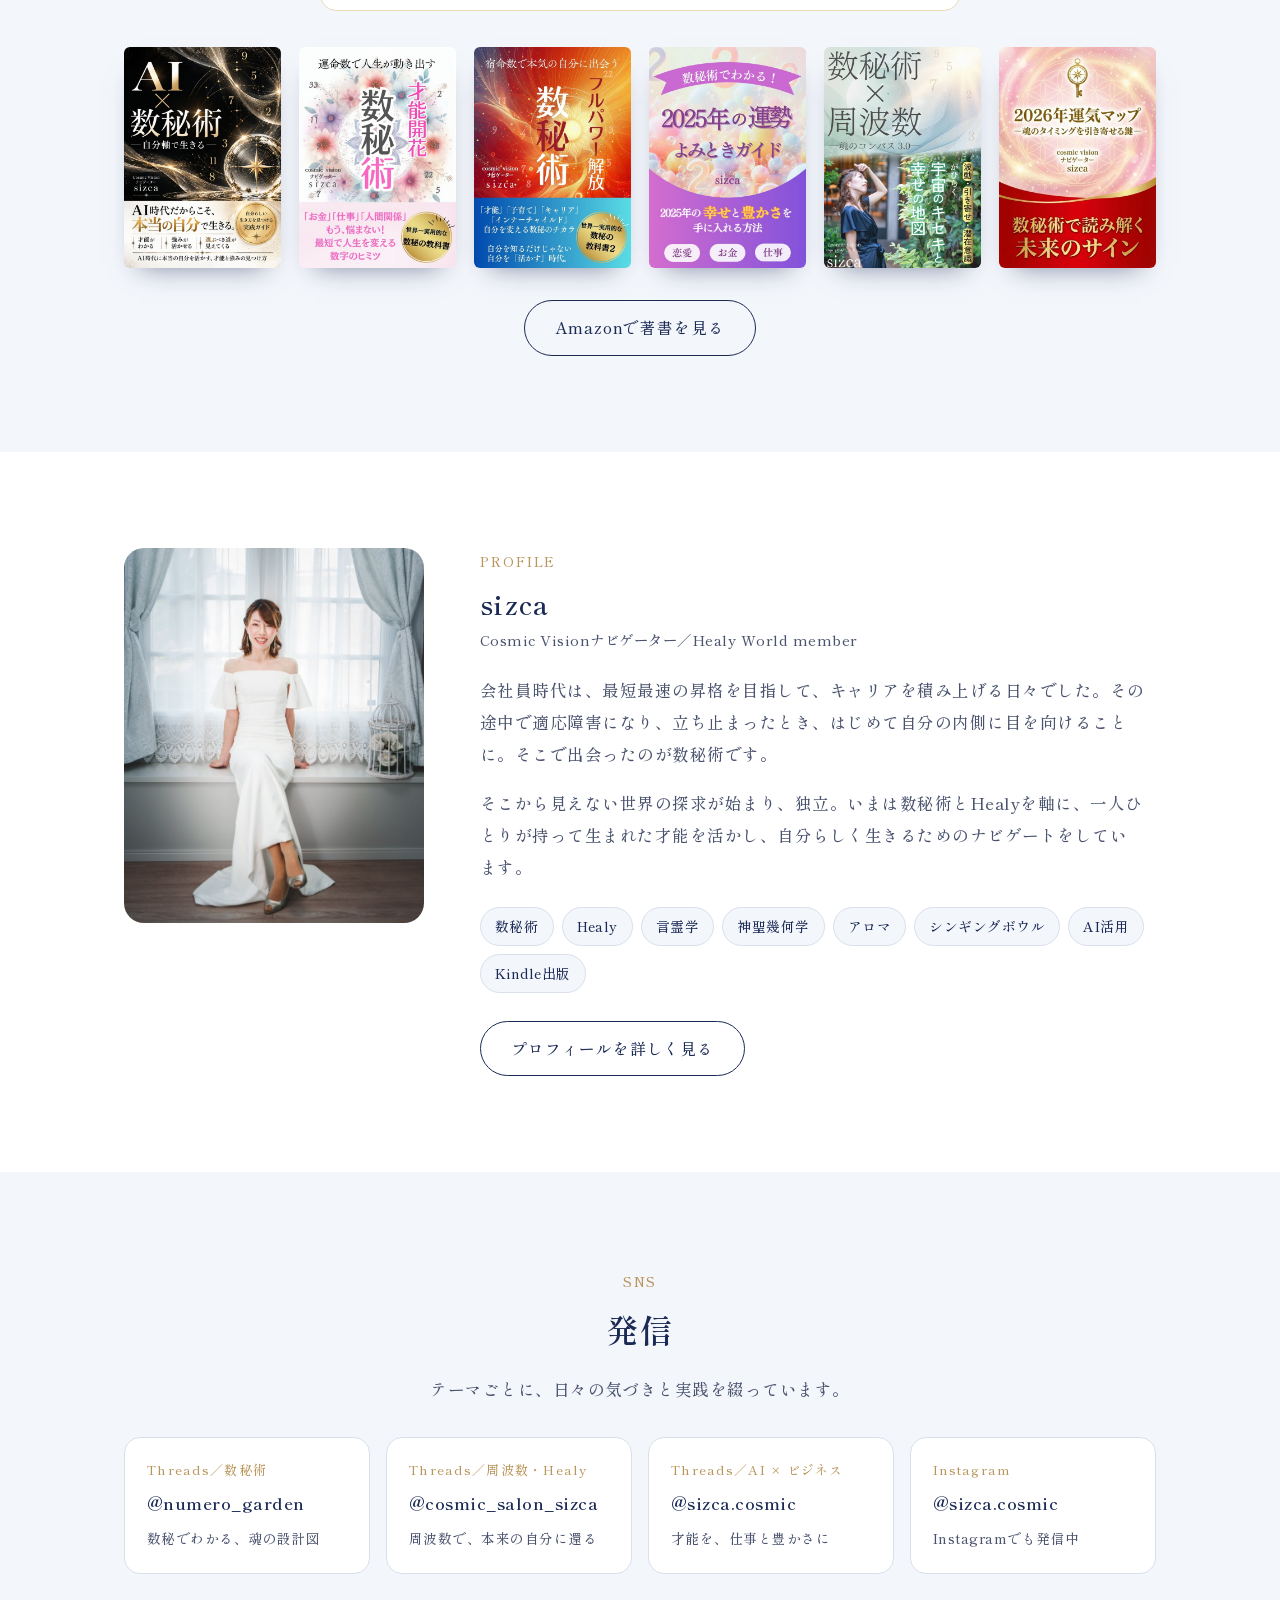
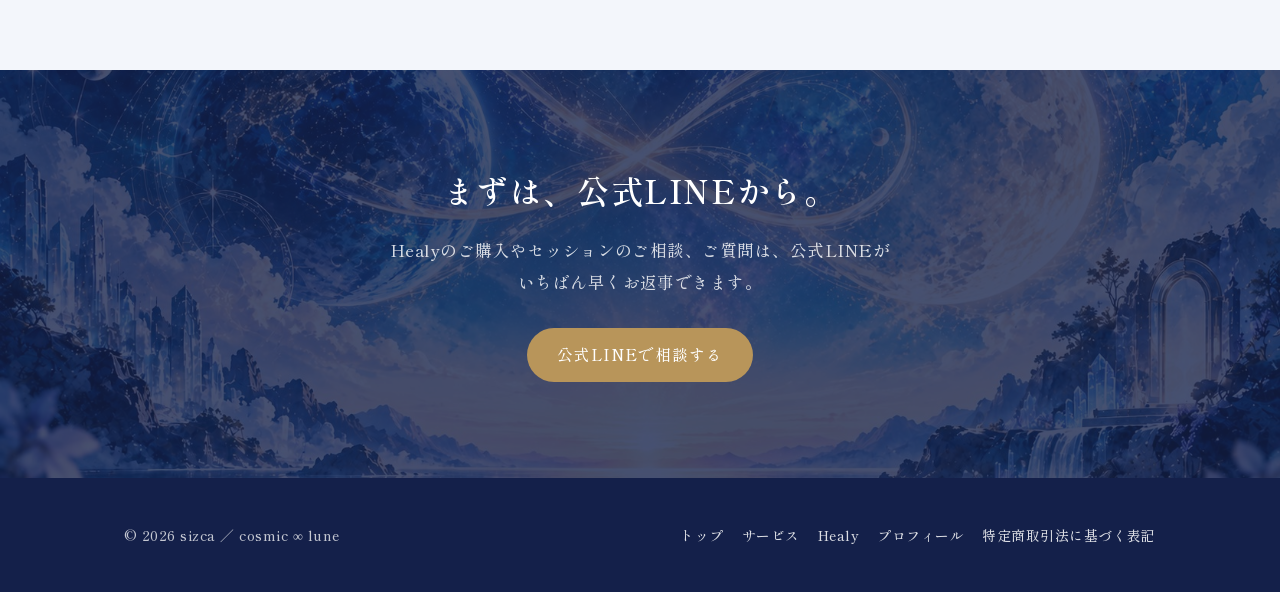
==== commit 9ee1fb48: "Healyページ・トップ等を更新、Healy画像を追加 Co-Authored-By: Claude Opus 5.5 <noreply@anthropic.com>" ====
--- a/index.html
+++ b/index.html
@@ -42,8 +42,8 @@
     <div>
       <span class="eyebrow">数秘術 × Healy</span>
       <h1>才能を活かして、<br>人と調和して、<br>この人生を楽しむ。</h1>
-      <p class="lead">数秘術で、持って生まれた才能と本質を知る。Healyで、いまの自分を整える。才能を活かしている「最高の自分」と「いまの自分」のギャップを埋めて、あなたらしく生きるためのナビゲートをしています。</p>
-      <p class="who"><b>sizca</b>　Cosmic Visionナビゲーター／Healy World member<br>Kindle著書6冊（すべてベストセラー）</p>
+      <p class="lead">生年月日から持って生まれた才能を読み解く「数秘術」と、周波数で体・心・魂を整えるドイツ生まれのデバイス「Healy」。このふたつで、才能を活かして最高最強次元で生きるあなたへ、整えていきます。</p>
+      <p class="who"><b>sizca</b>　数秘術の本を6冊出版、すべてベストセラー<br>Healy World member</p>
       <div class="btns">
         <a class="btn btn-gold" href="healy.html">Healyについて相談する</a>
         <a class="btn btn-ghost" href="services.html#reading">自己一致リーディングを見る</a>
@@ -60,21 +60,24 @@
       <h2 class="sec-title">提供しているサービス</h2>
     </div>
     <div class="cards">
-      <article class="card">
+      <article class="card has-img">
+        <div class="card-img"><img src="images/hero.jpg" alt="宇宙と無限大の循環" loading="lazy"></div>
         <span class="num">01</span>
         <h3>自己一致リーディング</h3>
         <p>最高次元の自分に向かうための個人セッション。数秘術、カウンセリング、エネルギーリーディング、そしてHealyを使って、才能を活かした最高の状態といまのギャップを見つけ、課題をクリアしていきます。</p>
         <p class="meta">オンライン　60分 19,800円〜</p>
         <p class="more"><a href="services.html#reading">詳細・お申し込み</a></p>
       </article>
-      <article class="card">
+      <article class="card has-img">
+        <div class="card-img"><img src="images/healy-device.jpg" alt="Healy本体" loading="lazy"></div>
         <span class="num">02</span>
         <h3>Healyを始める</h3>
         <p>周波数デバイスHealyの購入相談と体験セッション。sizcaからHealyを始めた方は、Healyの解説コンテンツ「Healy MASTER Labo」を無料でご覧いただけます。</p>
         <p class="meta">体験セッション　60分 3,800円</p>
         <p class="more"><a href="healy.html">Healyについて見る</a></p>
       </article>
-      <article class="card">
+      <article class="card has-img">
+        <div class="card-img"><img src="images/cover-healy.jpg" alt="Healy MASTER Labo" loading="lazy"></div>
         <span class="num">03</span>
         <h3>学べるコンテンツ・鑑定書</h3>
         <p>Healyを使いこなすための「Healy MASTER Labo」、数秘で心と体の傾向を知る鑑定書、日本の叡智を伝えるnoteなど。自分のペースで、いつでも学べます。</p>
@@ -93,9 +96,9 @@
       <p class="sec-lead">悩みは、見方を一段上げると、悩みではなくなります。見ていくのは、才能を活かしている「最高の状態」と、いまのあなたとのあいだにあるギャップです。</p>
     </div>
     <div class="steps">
-      <div class="step"><span class="n">1</span><h3>知る</h3><p>数秘術で、生まれ持った資質と才能、この人生で活かすべきものを知ります。</p></div>
-      <div class="step"><span class="n">2</span><h3>見る</h3><p>才能を活かしている最高の状態と、いまの状態。そのあいだのギャップを見ていきます。</p></div>
-      <div class="step"><span class="n">3</span><h3>整える</h3><p>カウンセリング、エネルギーリーディング、Healyを使って課題を見つけ、クリアしていきます。</p></div>
+      <div class="step"><span class="ico ico-step" aria-hidden="true"><svg viewBox="0 0 24 24" fill="none" stroke="currentColor" stroke-width="1.4" stroke-linecap="round" stroke-linejoin="round"><circle cx="12" cy="12" r="9"/><path d="M15.5 8.5l-2 5-5 2 2-5z"/></svg></span><span class="n">1</span><h3>知る</h3><p>数秘術で、生まれ持った資質と才能、この人生で活かすべきものを知ります。</p></div>
+      <div class="step"><span class="ico ico-step" aria-hidden="true"><svg viewBox="0 0 24 24" fill="none" stroke="currentColor" stroke-width="1.4" stroke-linecap="round" stroke-linejoin="round"><path d="M2 12s3.5-6.5 10-6.5S22 12 22 12s-3.5 6.5-10 6.5S2 12 2 12z"/><circle cx="12" cy="12" r="3"/></svg></span><span class="n">2</span><h3>見る</h3><p>才能を活かしている最高の状態と、いまの状態。そのあいだのギャップを見ていきます。</p></div>
+      <div class="step"><span class="ico ico-step" aria-hidden="true"><svg viewBox="0 0 24 24" fill="none" stroke="currentColor" stroke-width="1.4" stroke-linecap="round" stroke-linejoin="round"><path d="M2 12c2.5-6 5-6 7.5 0s5 6 7.5 0 3.5-4 5-2"/></svg></span><span class="n">3</span><h3>整える</h3><p>カウンセリング、エネルギーリーディング、Healyを使って課題を見つけ、クリアしていきます。</p></div>
     </div>
     <h3 class="forlist-title">このような方に</h3>
     <ul class="forlist">
@@ -114,18 +117,20 @@
   <div class="wrap">
     <div class="head">
       <span class="eyebrow">HEALY</span>
-      <h2 class="sec-title">Healyを、sizcaから始める。</h2>
-      <p class="sec-lead">Healyは紹介制の周波数デバイスです。ご購入のご相談は、公式LINEから、または体験セッションや自己一致リーディングを通してご案内しています。</p>
-    </div>
+      <h2 class="sec-title">自分では届かない領域まで、<br>周波数で整えていく。</h2>
+      <p class="sec-lead">体・心・魂。自分の力だけでは届かない領域にあるノイズまで、周波数で整えていく。それが、ドイツ生まれの周波数デバイス「Healy」にできることです。ノイズが外れるほど、人生は加速度的に変容し、進化していきます。</p>
+    </div>
+    <h3 class="benefits-title">sizcaから始めると、届いたその日から迷わず使いこなせる。</h3>
     <div class="benefits">
-      <div class="benefit"><span class="tag">特典 1</span><h3>Healy MASTER Laboを無料で</h3><p>Healyの全プログラムの解説や使い方、開発者の思想までまとめた解説コンテンツを、無料でご覧いただけます。</p></div>
-      <div class="benefit"><span class="tag">特典 2</span><h3>困ったときに、すぐ相談できる</h3><p>Healyの探求を重ねてきたからこそ、使い方で困ったことに、すぐ対応できます。</p></div>
-      <div class="benefit"><span class="tag">特典 3</span><h3>見えない世界の視点からも</h3><p>数秘術や言霊学など、見えない世界のことにも詳しいので、情報空間の話をその観点からもシェアできます。</p></div>
+      <div class="benefit"><span class="ico" aria-hidden="true"><svg viewBox="0 0 24 24" fill="none" stroke="currentColor" stroke-width="1.4" stroke-linecap="round" stroke-linejoin="round"><path d="M4 5.5C6.5 4 9.5 4 12 6c2.5-2 5.5-2 8-.5V19c-2.5-1.5-5.5-1.5-8 .5-2.5-2-5.5-2-8-.5z"/><path d="M12 6v13.5"/></svg></span><span class="tag">特典 1</span><h3>Healy MASTER Laboを無料で</h3><p>Healyのプログラムの解説や使い方、開発者の思想までまとめた解説コンテンツを、無料でご覧いただけます。</p></div>
+      <div class="benefit"><span class="ico" aria-hidden="true"><svg viewBox="0 0 24 24" fill="none" stroke="currentColor" stroke-width="1.4" stroke-linecap="round" stroke-linejoin="round"><path d="M4 5h16v10H9l-5 4z"/><path d="M8 9h8M8 12h5"/></svg></span><span class="tag">特典 2</span><h3>困ったときに、すぐ相談できる</h3><p>Healyの探求を重ねてきたからこそ、使い方で困ったことに、すぐ対応できます。</p></div>
+      <div class="benefit"><span class="ico" aria-hidden="true"><svg viewBox="0 0 24 24" fill="none" stroke="currentColor" stroke-width="1.4" stroke-linecap="round" stroke-linejoin="round"><path d="M2 12s3.5-6.5 10-6.5S22 12 22 12s-3.5 6.5-10 6.5S2 12 2 12z"/><circle cx="12" cy="12" r="3"/></svg></span><span class="tag">特典 3</span><h3>見えない世界の視点からも</h3><p>数秘術や言霊学など、見えない世界のことにも詳しいので、情報空間の話をその観点からもシェアできます。</p></div>
     </div>
     <div class="btns">
       <a class="btn btn-gold" href="healy.html">Healyについて詳しく見る</a>
       <a class="btn btn-ghost" href="healy3.html">最新モデル Healy 3 を見る</a>
     </div>
+    <p class="note" style="color:rgba(255,255,255,.7);margin-top:18px">Healyは紹介制のため、ご購入のご相談は公式LINEからご案内しています。</p>
   </div>
 </section>
 
@@ -192,7 +197,7 @@
   </div>
 </section>
 </main>
-<section class="bg-deep contact">
+<section class="bg-deep contact cosmic-band">
   <div class="wrap center">
     <h2 class="sec-title">まずは、公式LINEから。</h2>
     <p class="sec-lead">Healyのご購入やセッションのご相談、ご質問は、公式LINEがいちばん早くお返事できます。</p>
--- a/style.css
+++ b/style.css
@@ -288,3 +288,54 @@
 }
 .h3-band{display:flex;flex-wrap:wrap;align-items:center;justify-content:space-between;gap:24px 40px}
 .h3-band > div{flex:1 1 420px}
+.cards-4{grid-template-columns:repeat(4,1fr)}
+@media (max-width:960px){.cards-4{grid-template-columns:1fr 1fr}}
+@media (max-width:520px){.cards-4{grid-template-columns:1fr 1fr;gap:12px}.cards-4 .card{padding:22px 18px}}
+.figure{max-width:960px;margin:0 auto 40px;border-radius:18px;overflow:hidden;box-shadow:0 24px 50px -34px rgba(27,42,85,.55)}
+.figure img{width:100%;height:auto}
+@media (max-width:520px){.figure{border-radius:12px;margin-bottom:28px}}
+.page-hero .split{display:grid;grid-template-columns:1.2fr .8fr;gap:48px;align-items:center}
+.page-hero .device{border-radius:24px;overflow:hidden;aspect-ratio:1/1;box-shadow:0 30px 60px -36px rgba(27,42,85,.55)}
+.page-hero .device img{width:100%;height:100%;object-fit:cover}
+.h3-section{position:relative;background:#14204A url(images/healy-band.jpg) right center/cover no-repeat}
+.h3-section::before{content:"";position:absolute;inset:0;background:linear-gradient(90deg,rgba(20,32,74,.95) 0%,rgba(20,32,74,.85) 50%,rgba(20,32,74,.45) 100%)}
+.h3-section .wrap{position:relative}
+@media (max-width:880px){.page-hero .split{grid-template-columns:1fr;gap:28px}.page-hero .device{order:-1;max-width:360px;aspect-ratio:4/3}}
+
+/* visual layer */
+.ico{display:inline-flex;align-items:center;justify-content:center;width:52px;height:52px;border-radius:50%;background:linear-gradient(135deg,#fbf6ea,#eef2fa);color:var(--gold);margin-bottom:14px;border:1px solid var(--gold-soft)}
+.ico svg{width:26px;height:26px}
+.bg-deep .ico{background:rgba(255,255,255,.08);border-color:rgba(233,219,185,.45);color:var(--gold-soft)}
+.step{position:relative}
+.step .ico-step{position:absolute;right:22px;top:22px;margin:0;width:46px;height:46px}
+.card.has-img{padding-top:0;overflow:hidden}
+.card-img{margin:0 -28px 22px;aspect-ratio:16/9;overflow:hidden}
+.card-img img{width:100%;height:100%;object-fit:cover;transition:transform .6s ease}
+.card.has-img:hover .card-img img{transform:scale(1.04)}
+.offer-banner{position:relative;margin:-40px -40px 30px;height:200px;overflow:hidden;border-radius:22px 22px 0 0}
+.offer-banner img{width:100%;height:100%;object-fit:cover;object-position:center 40%}
+.offer-banner::after{content:"";position:absolute;inset:0;background:linear-gradient(90deg,rgba(20,32,74,.75),rgba(20,32,74,.1))}
+.offer-banner span{position:absolute;left:40px;bottom:26px;z-index:1;color:#fff;font-family:"Cormorant Garamond",serif;font-size:2rem;letter-spacing:.08em}
+.story-split{display:grid;grid-template-columns:320px 1fr;gap:56px;align-items:center}
+.story-photo{border-radius:22px;overflow:hidden;aspect-ratio:4/5;box-shadow:0 30px 60px -36px rgba(27,42,85,.55)}
+.story-photo img{width:100%;height:100%;object-fit:cover;object-position:50% 12%}
+.cosmic-band{position:relative;background:#14204A url(images/hero.jpg) center/cover no-repeat}
+.cosmic-band::before{content:"";position:absolute;inset:0;background:rgba(20,32,74,.78)}
+.cosmic-band .wrap{position:relative}
+@media (max-width:880px){
+  .card-img{margin:0 -28px 18px}
+  .offer-banner{margin:-30px -22px 24px;height:150px}
+  .offer-banner span{left:22px;bottom:18px;font-size:1.5rem}
+  .story-split{grid-template-columns:1fr;gap:28px}
+  .story-photo{max-width:260px}
+}
+.layers-wrap{display:grid;grid-template-columns:1.05fr .95fr;gap:48px;align-items:center;margin:8px 0 48px}
+.layers-fig{margin:0;background:linear-gradient(160deg,#fff,var(--sky));border:1px solid var(--line);border-radius:22px;padding:28px 24px 16px}
+.layers{width:100%;height:auto;display:block}
+.layers-text h3{font-size:1.35rem;margin-bottom:14px}
+.layers-text p{color:var(--ink-soft)}
+.layers-note{margin-top:18px;display:flex;align-items:center;gap:12px;color:var(--deep)!important;font-weight:600}
+.layers-note span{flex:0 0 34px;height:14px;border:2px solid var(--gold);border-radius:3px;background:linear-gradient(90deg,#F6EEDA,#E4D2A8)}
+@media (max-width:880px){.layers-wrap{grid-template-columns:1fr;gap:24px}.layers-fig{padding:18px 12px 10px}}
+.benefits-title{font-size:1.15rem;margin:8px 0 0;color:var(--gold-soft)!important;letter-spacing:.06em}
+.benefit .ico,.card .ico{display:flex}
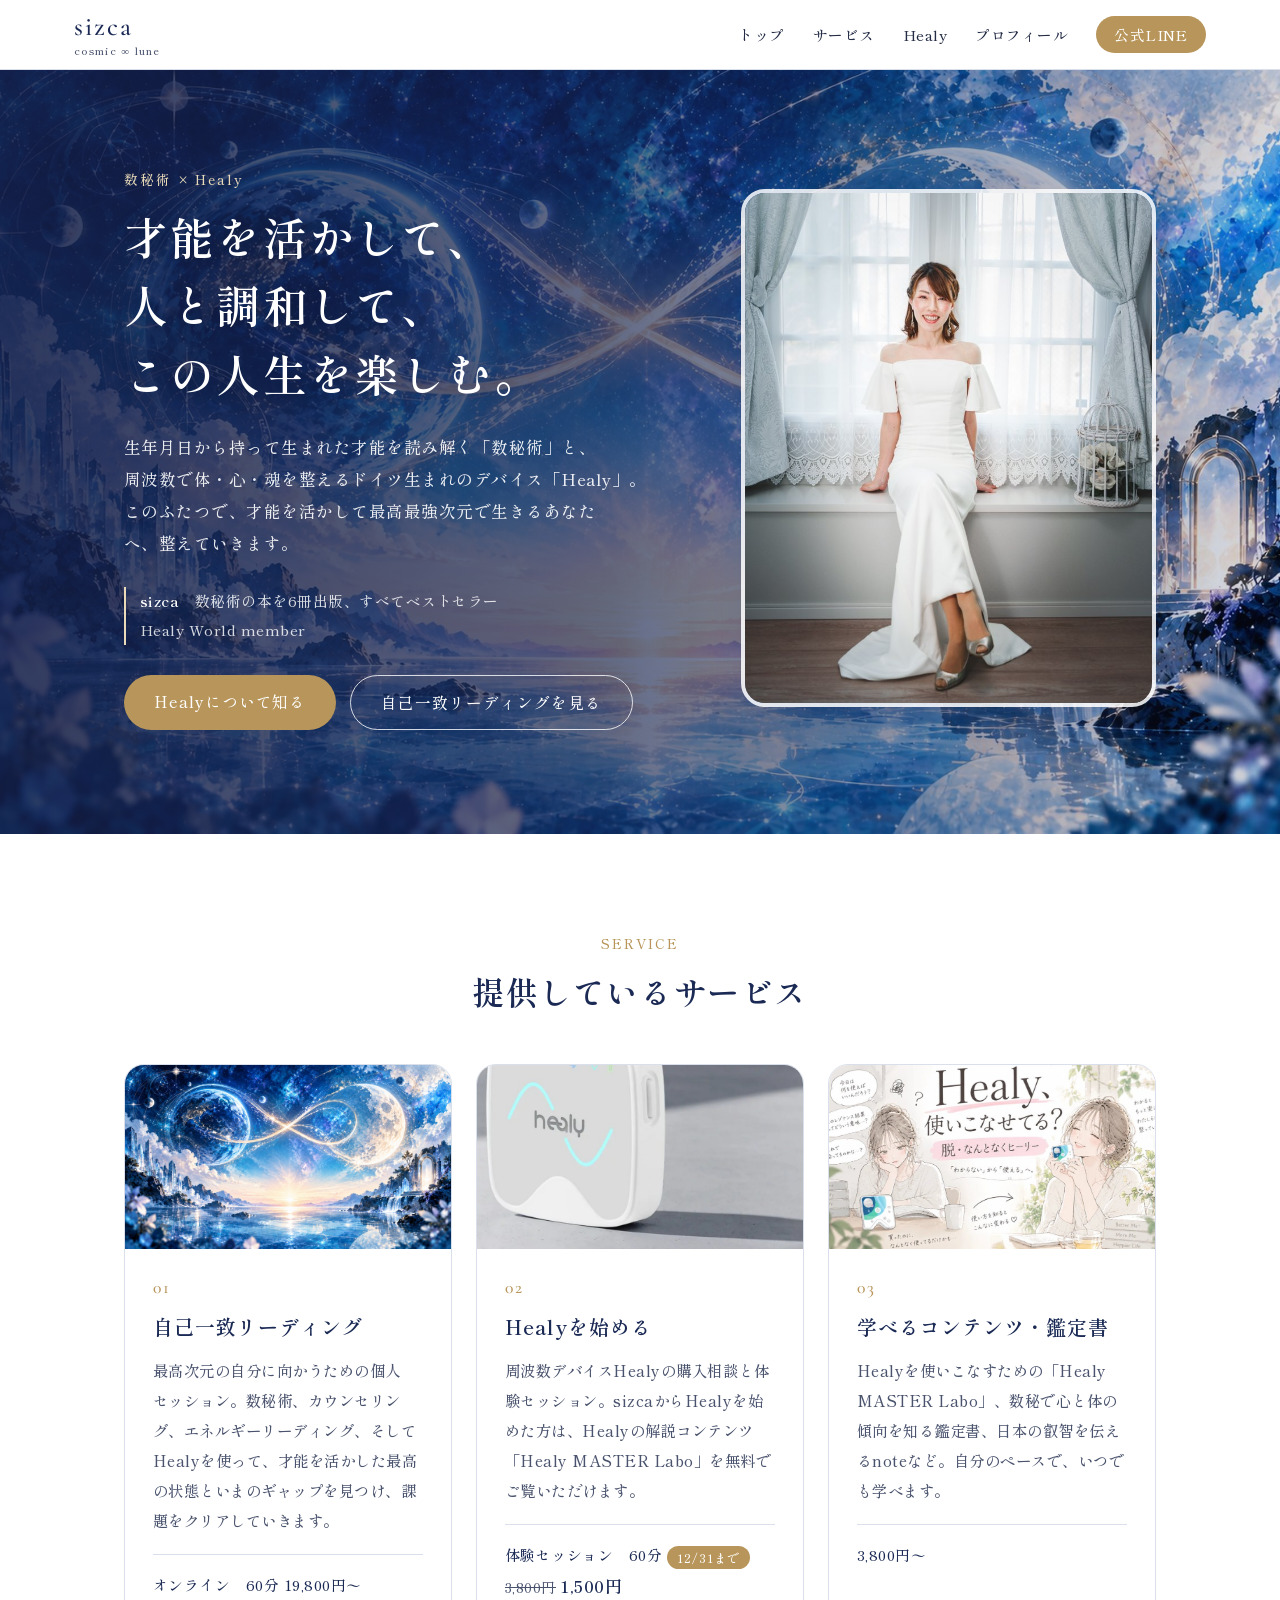
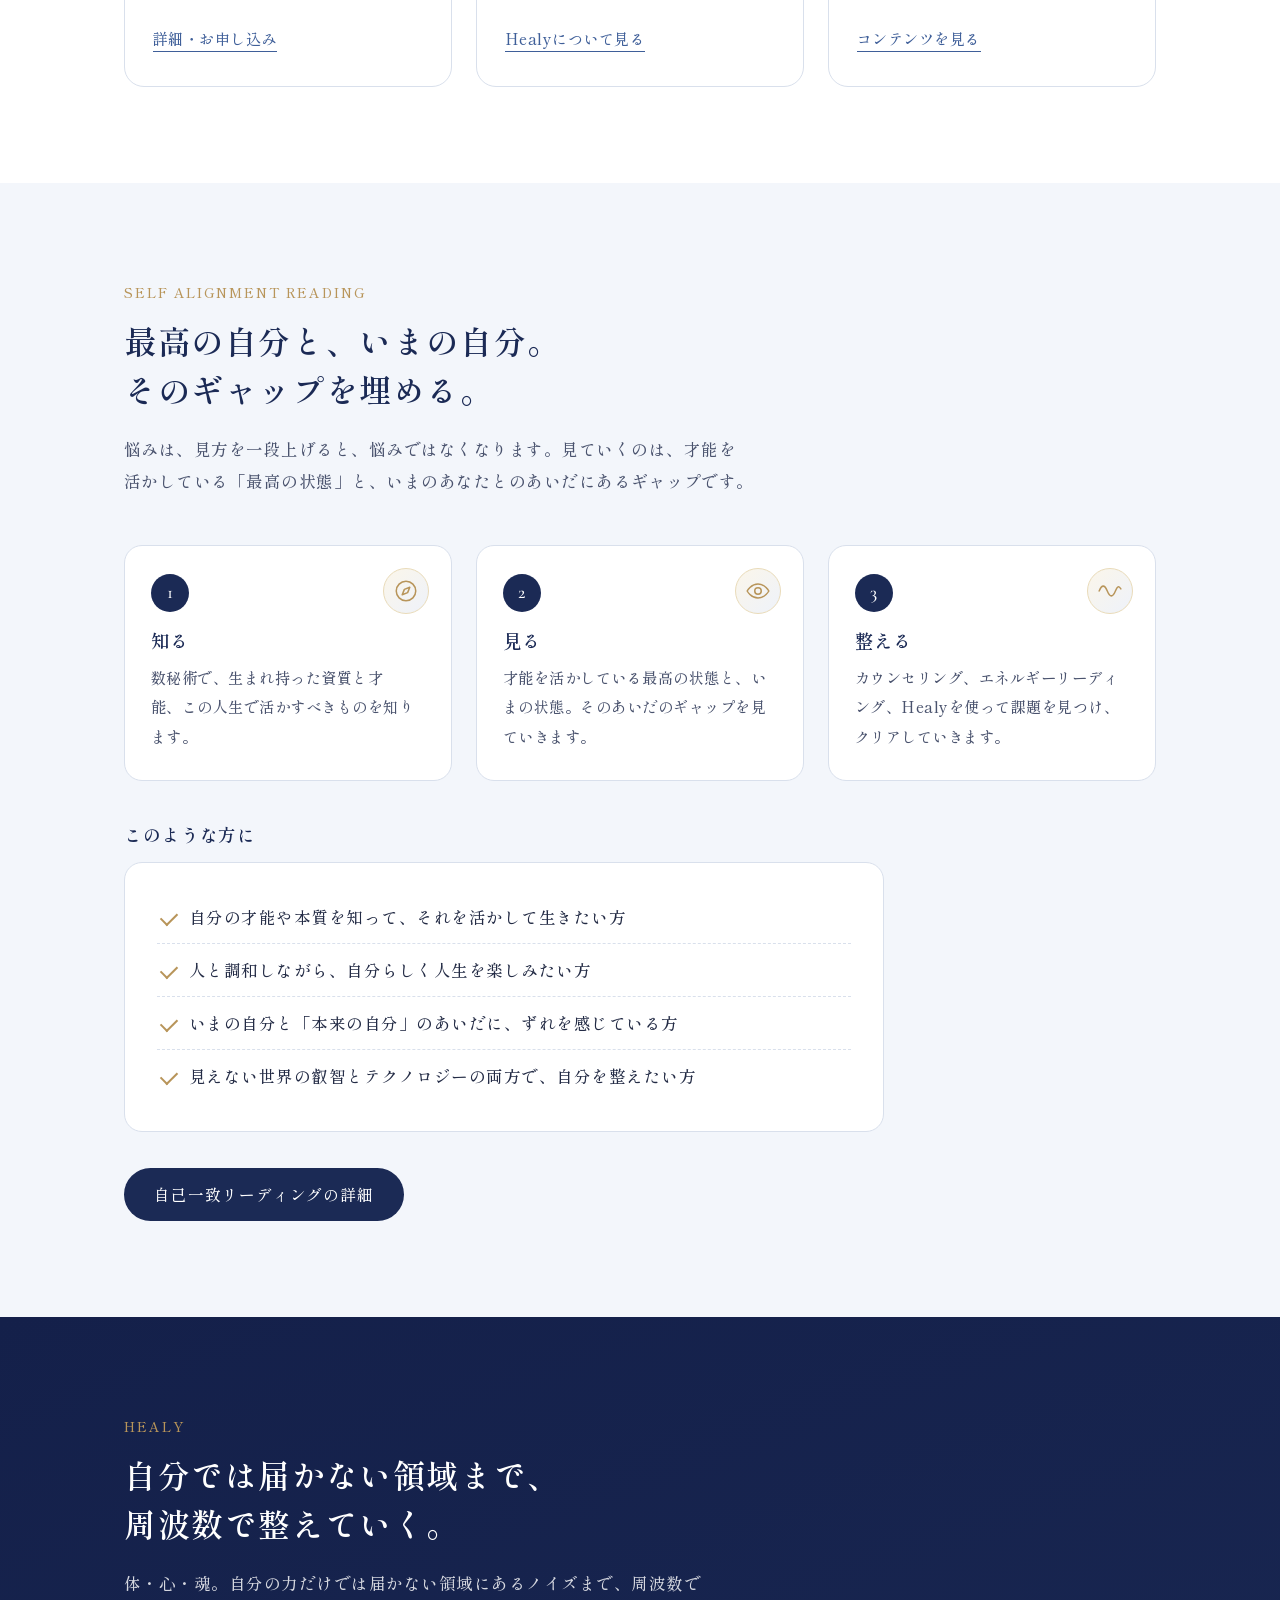
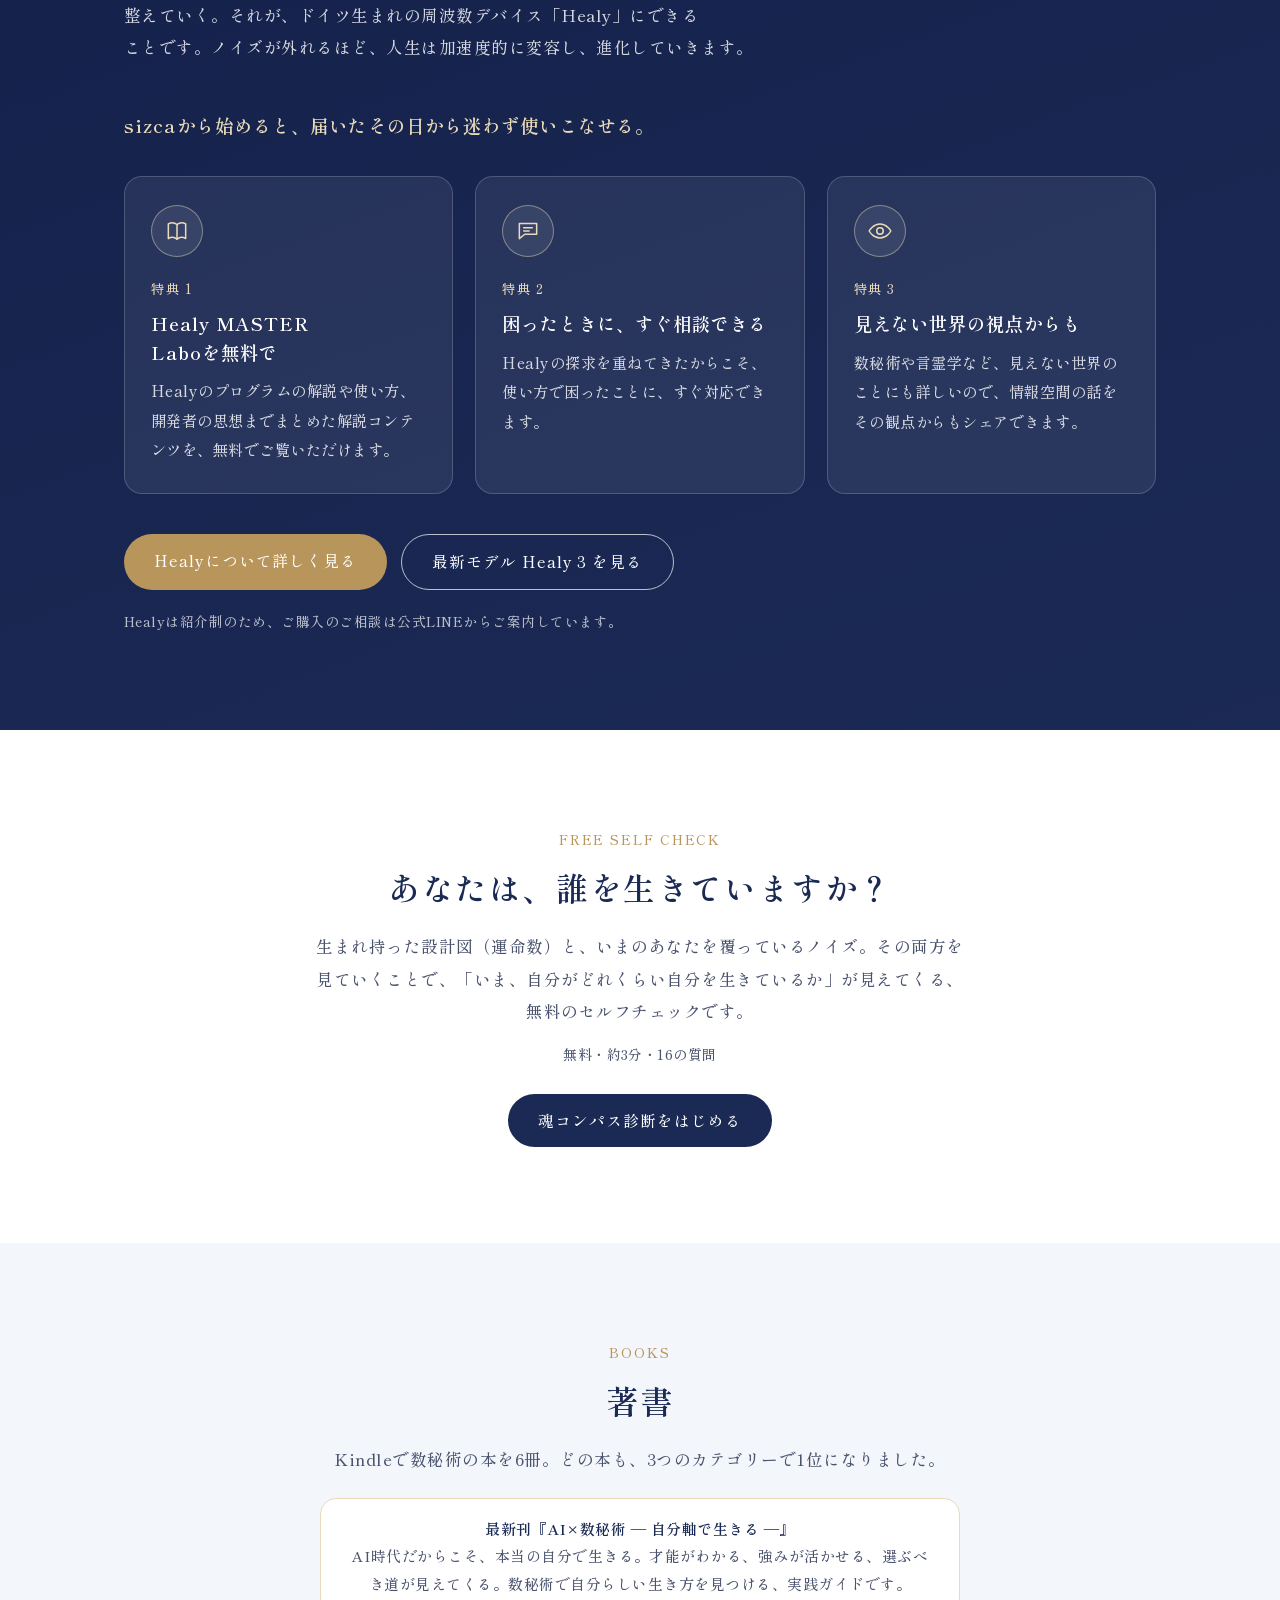
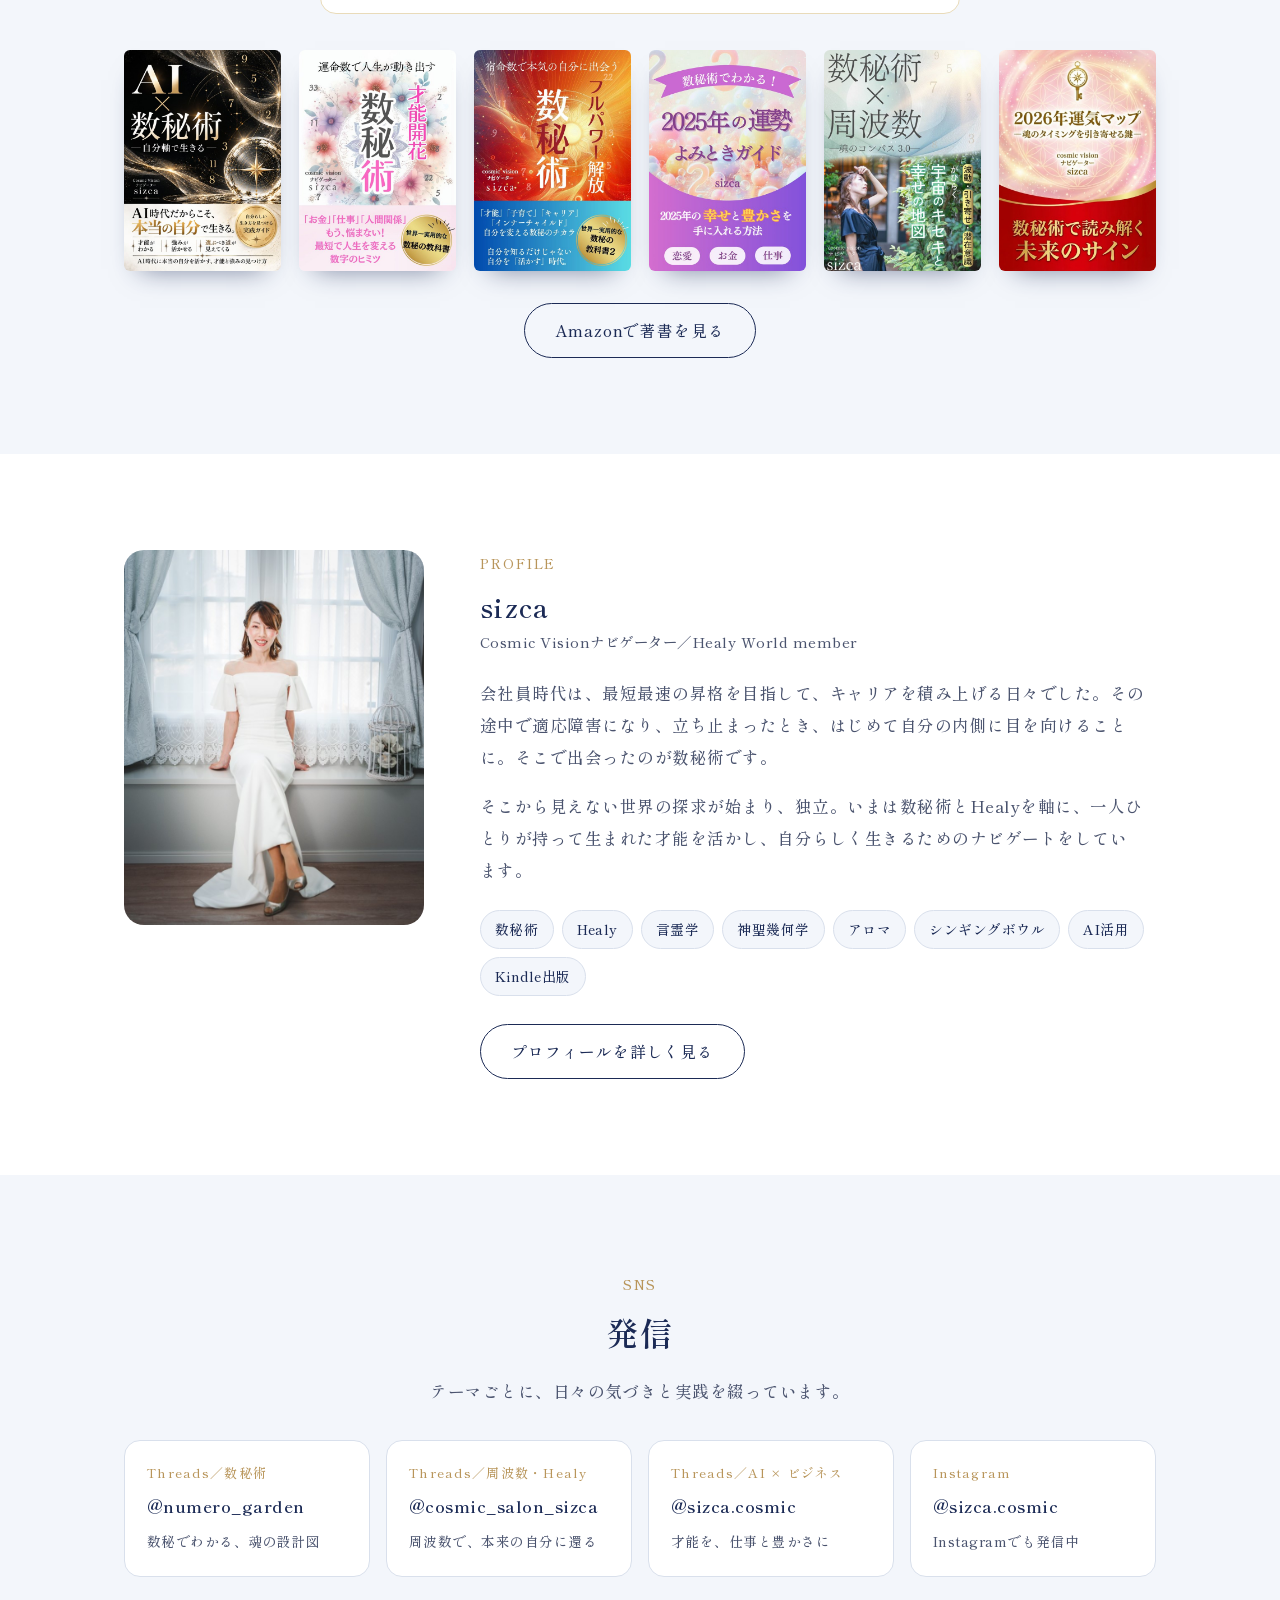
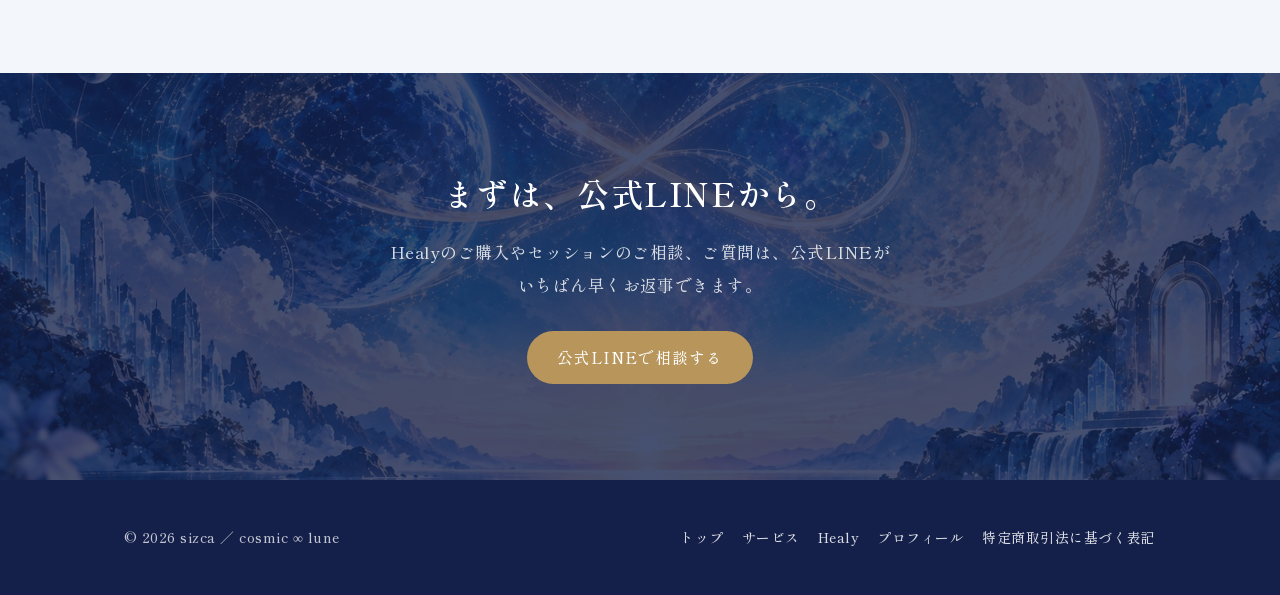
==== commit ac1b65d6: "Healy・トップ・サービスを修正、画像を追加 Co-Authored-By: Claude Opus 5.5 <noreply@anthropic.com>" ====
--- a/index.html
+++ b/index.html
@@ -45,7 +45,7 @@
       <p class="lead">生年月日から持って生まれた才能を読み解く「数秘術」と、周波数で体・心・魂を整えるドイツ生まれのデバイス「Healy」。このふたつで、才能を活かして最高最強次元で生きるあなたへ、整えていきます。</p>
       <p class="who"><b>sizca</b>　数秘術の本を6冊出版、すべてベストセラー<br>Healy World member</p>
       <div class="btns">
-        <a class="btn btn-gold" href="healy.html">Healyについて相談する</a>
+        <a class="btn btn-gold" href="healy.html">Healyについて知る</a>
         <a class="btn btn-ghost" href="services.html#reading">自己一致リーディングを見る</a>
       </div>
     </div>
@@ -73,7 +73,7 @@
         <span class="num">02</span>
         <h3>Healyを始める</h3>
         <p>周波数デバイスHealyの購入相談と体験セッション。sizcaからHealyを始めた方は、Healyの解説コンテンツ「Healy MASTER Labo」を無料でご覧いただけます。</p>
-        <p class="meta">体験セッション　60分 3,800円</p>
+        <p class="meta">体験セッション　60分 <span class="campaign">12/31まで</span> <s class="was">3,800円</s> <b>1,500円</b></p>
         <p class="more"><a href="healy.html">Healyについて見る</a></p>
       </article>
       <article class="card has-img">
--- a/style.css
+++ b/style.css
@@ -339,3 +339,11 @@
 @media (max-width:880px){.layers-wrap{grid-template-columns:1fr;gap:24px}.layers-fig{padding:18px 12px 10px}}
 .benefits-title{font-size:1.15rem;margin:8px 0 0;color:var(--gold-soft)!important;letter-spacing:.06em}
 .benefit .ico,.card .ico{display:flex}
+.story-photo img{object-position:50% 30%}
+.campaign{display:inline-block;font-size:.75rem;letter-spacing:.08em;color:#fff;background:var(--gold);padding:2px 10px;border-radius:999px;line-height:1.6;vertical-align:middle}
+.was{color:var(--ink-soft);font-size:.85rem;text-decoration-thickness:1px}
+.price-line .was{margin-left:auto}
+.price-line .was + b{margin-left:10px}
+.card .meta b{font-weight:600;color:var(--deep);font-size:1.05rem}
+.was{white-space:nowrap}
+@media (max-width:520px){.price-line .was + b{margin-left:auto}}
